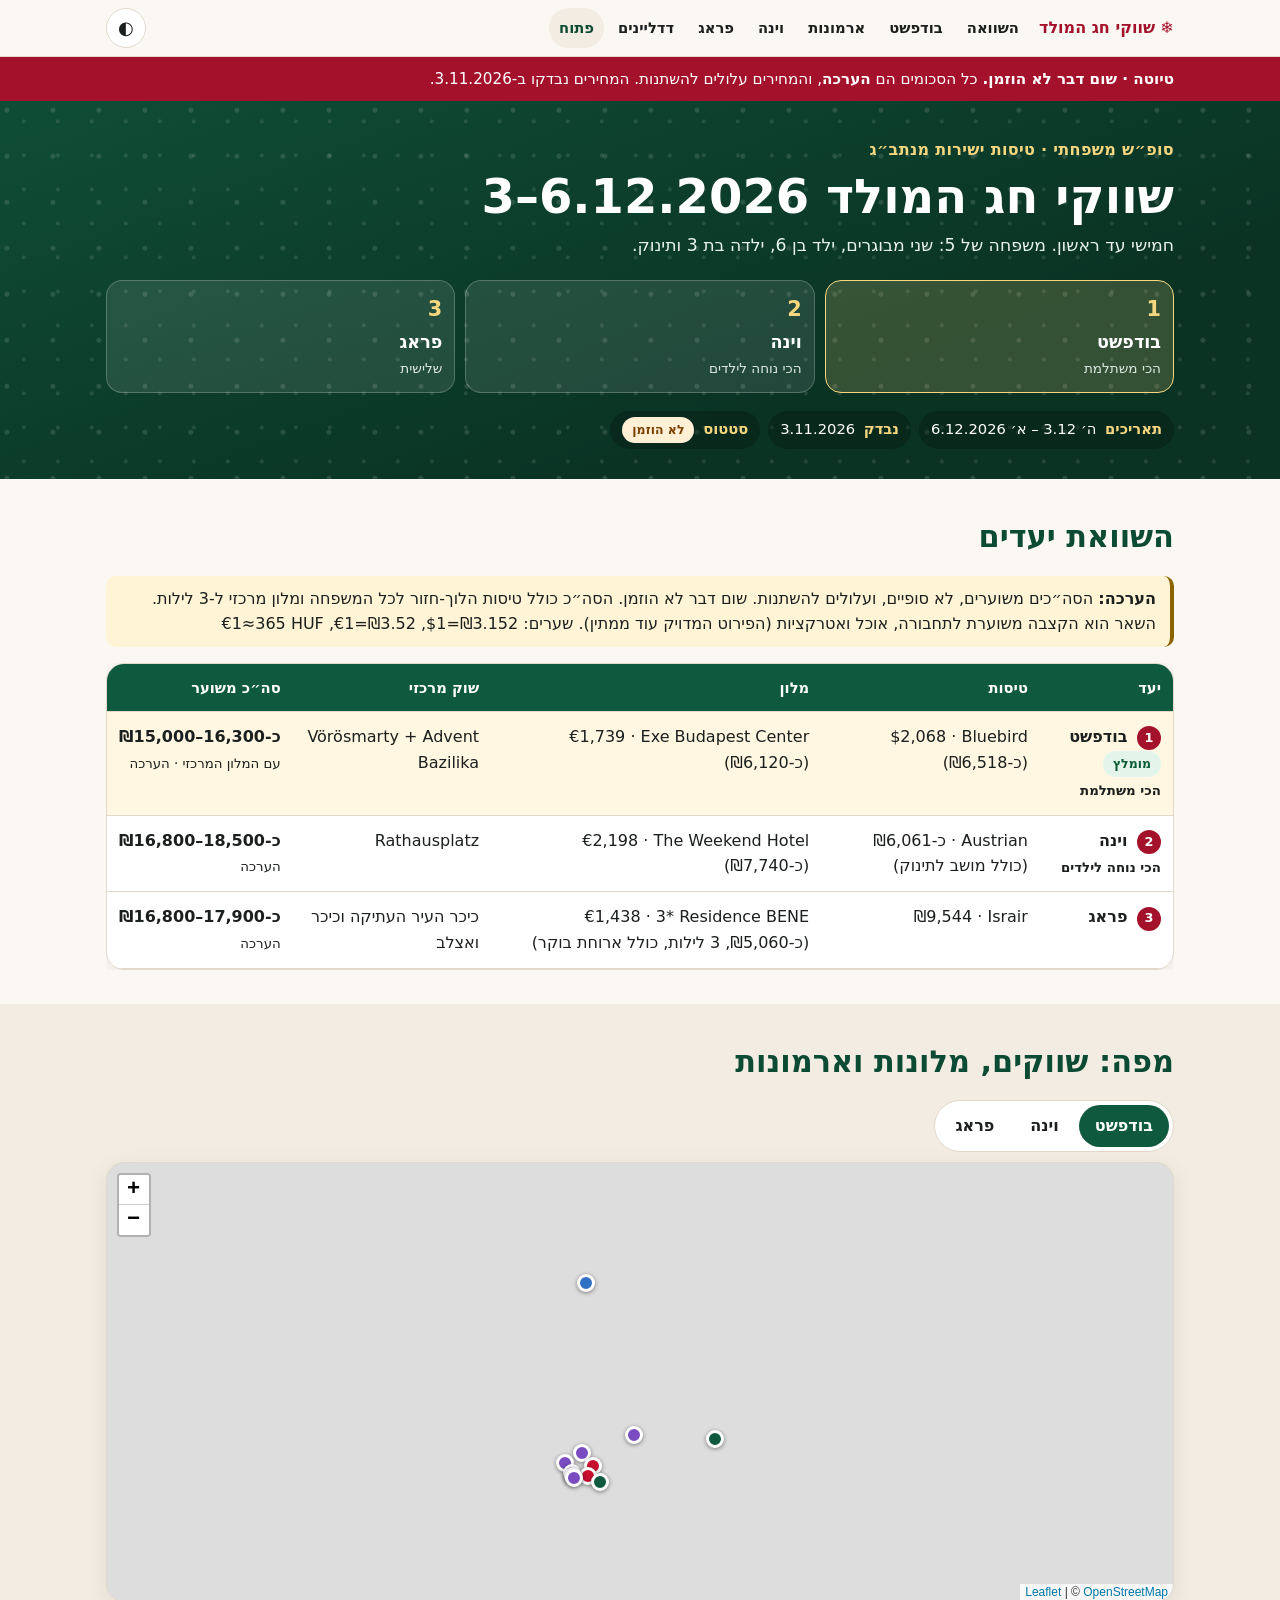
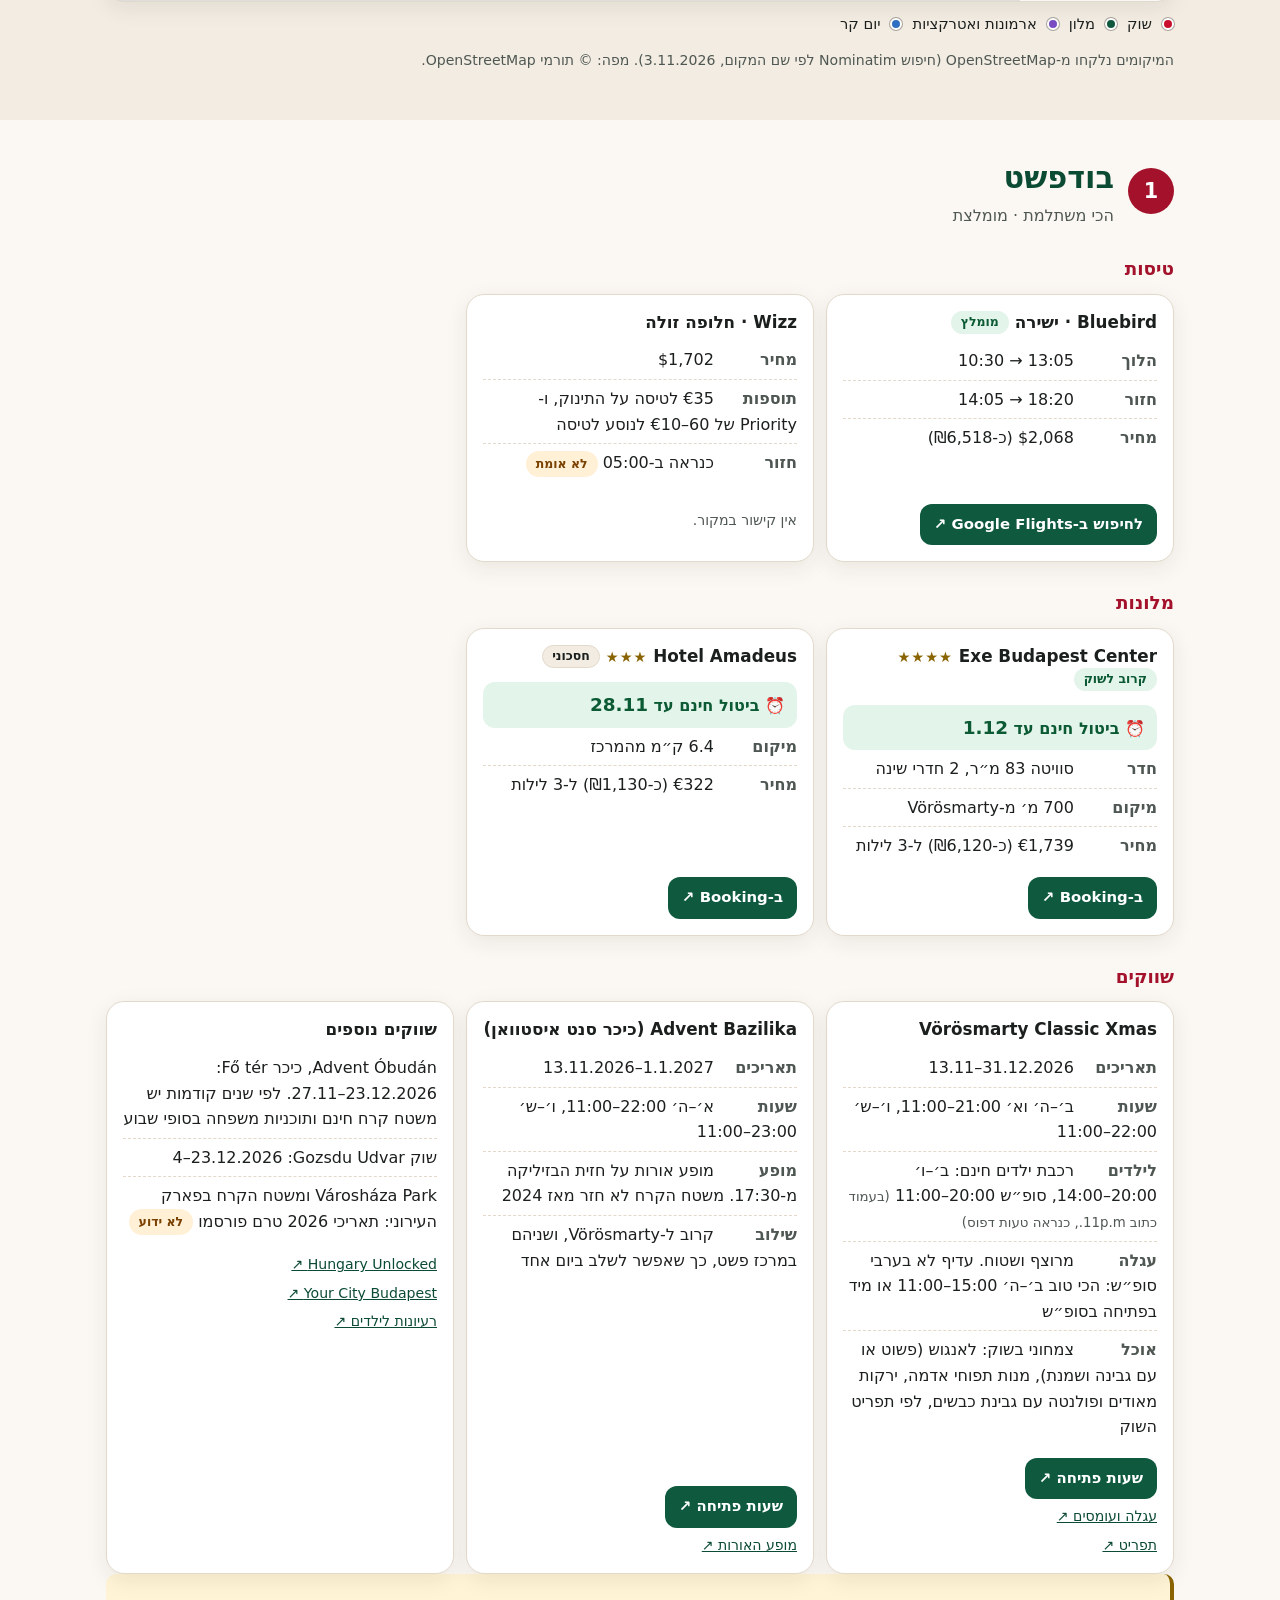
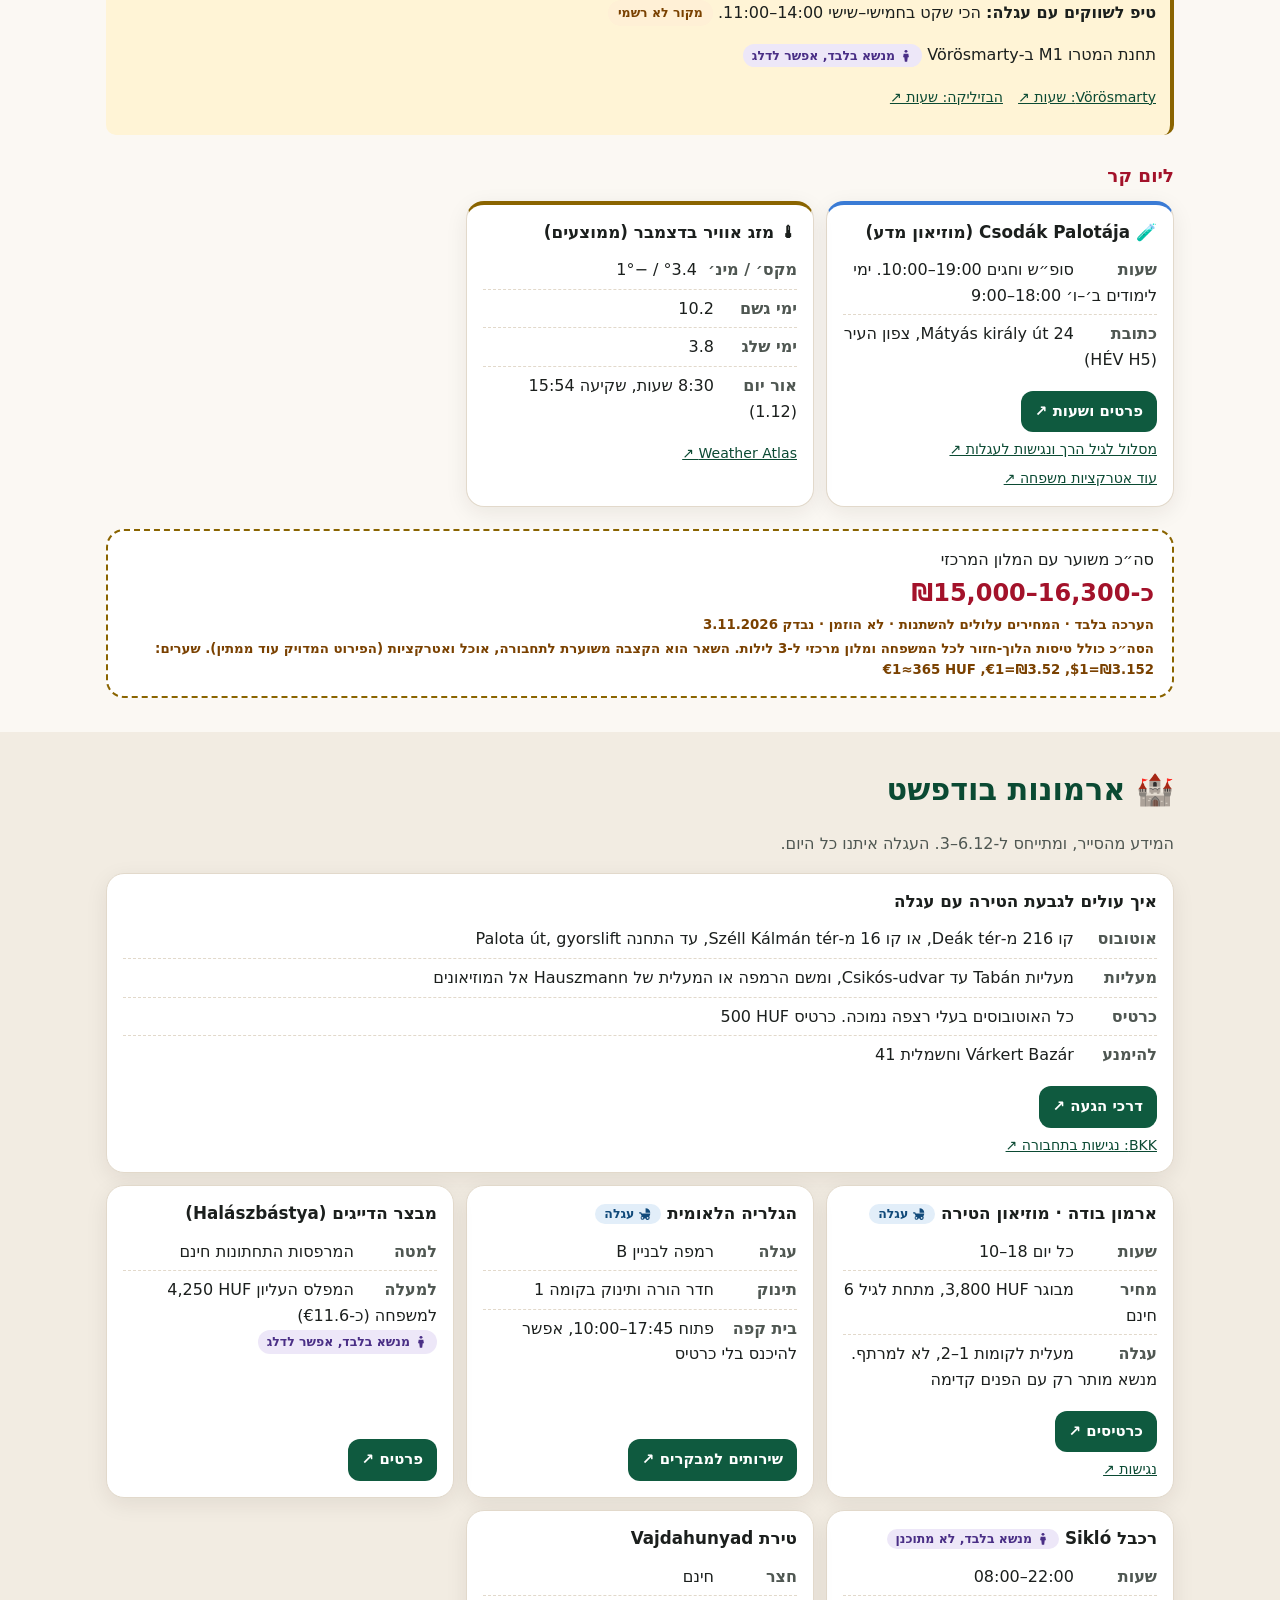
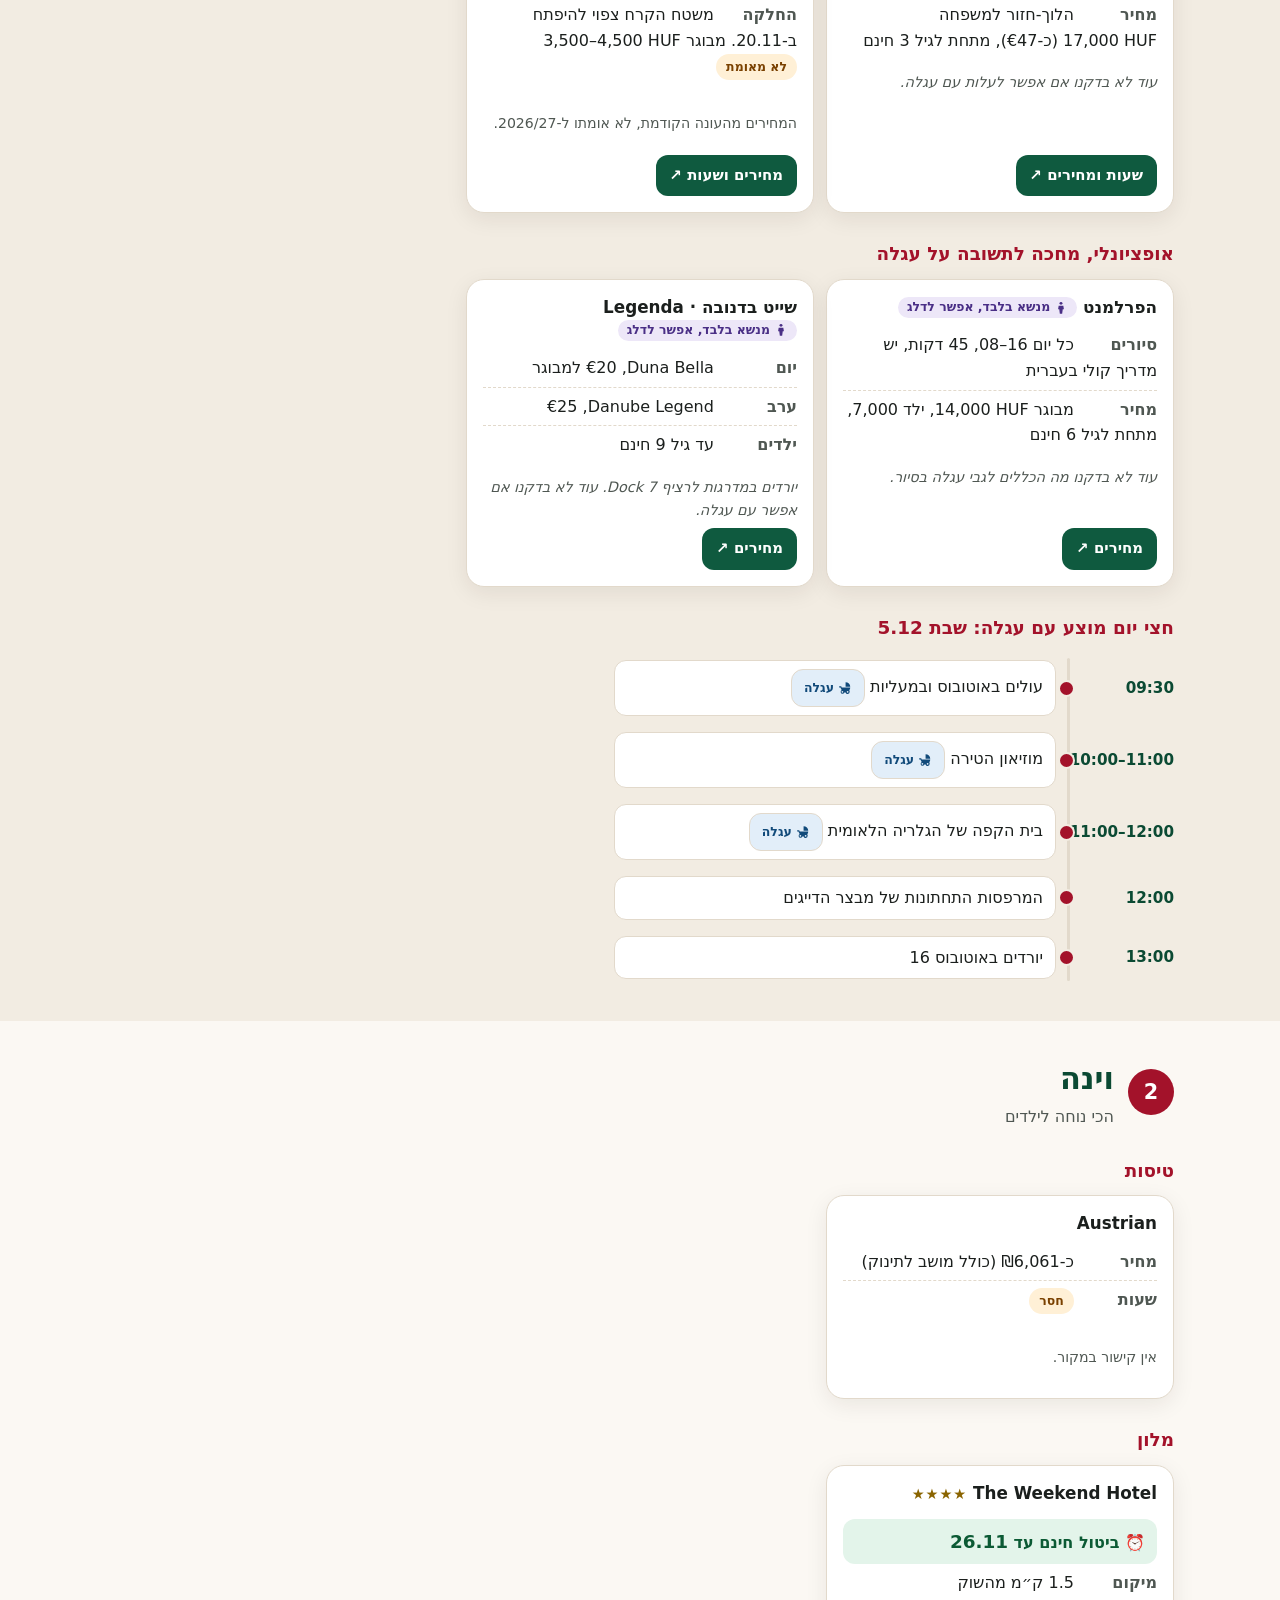
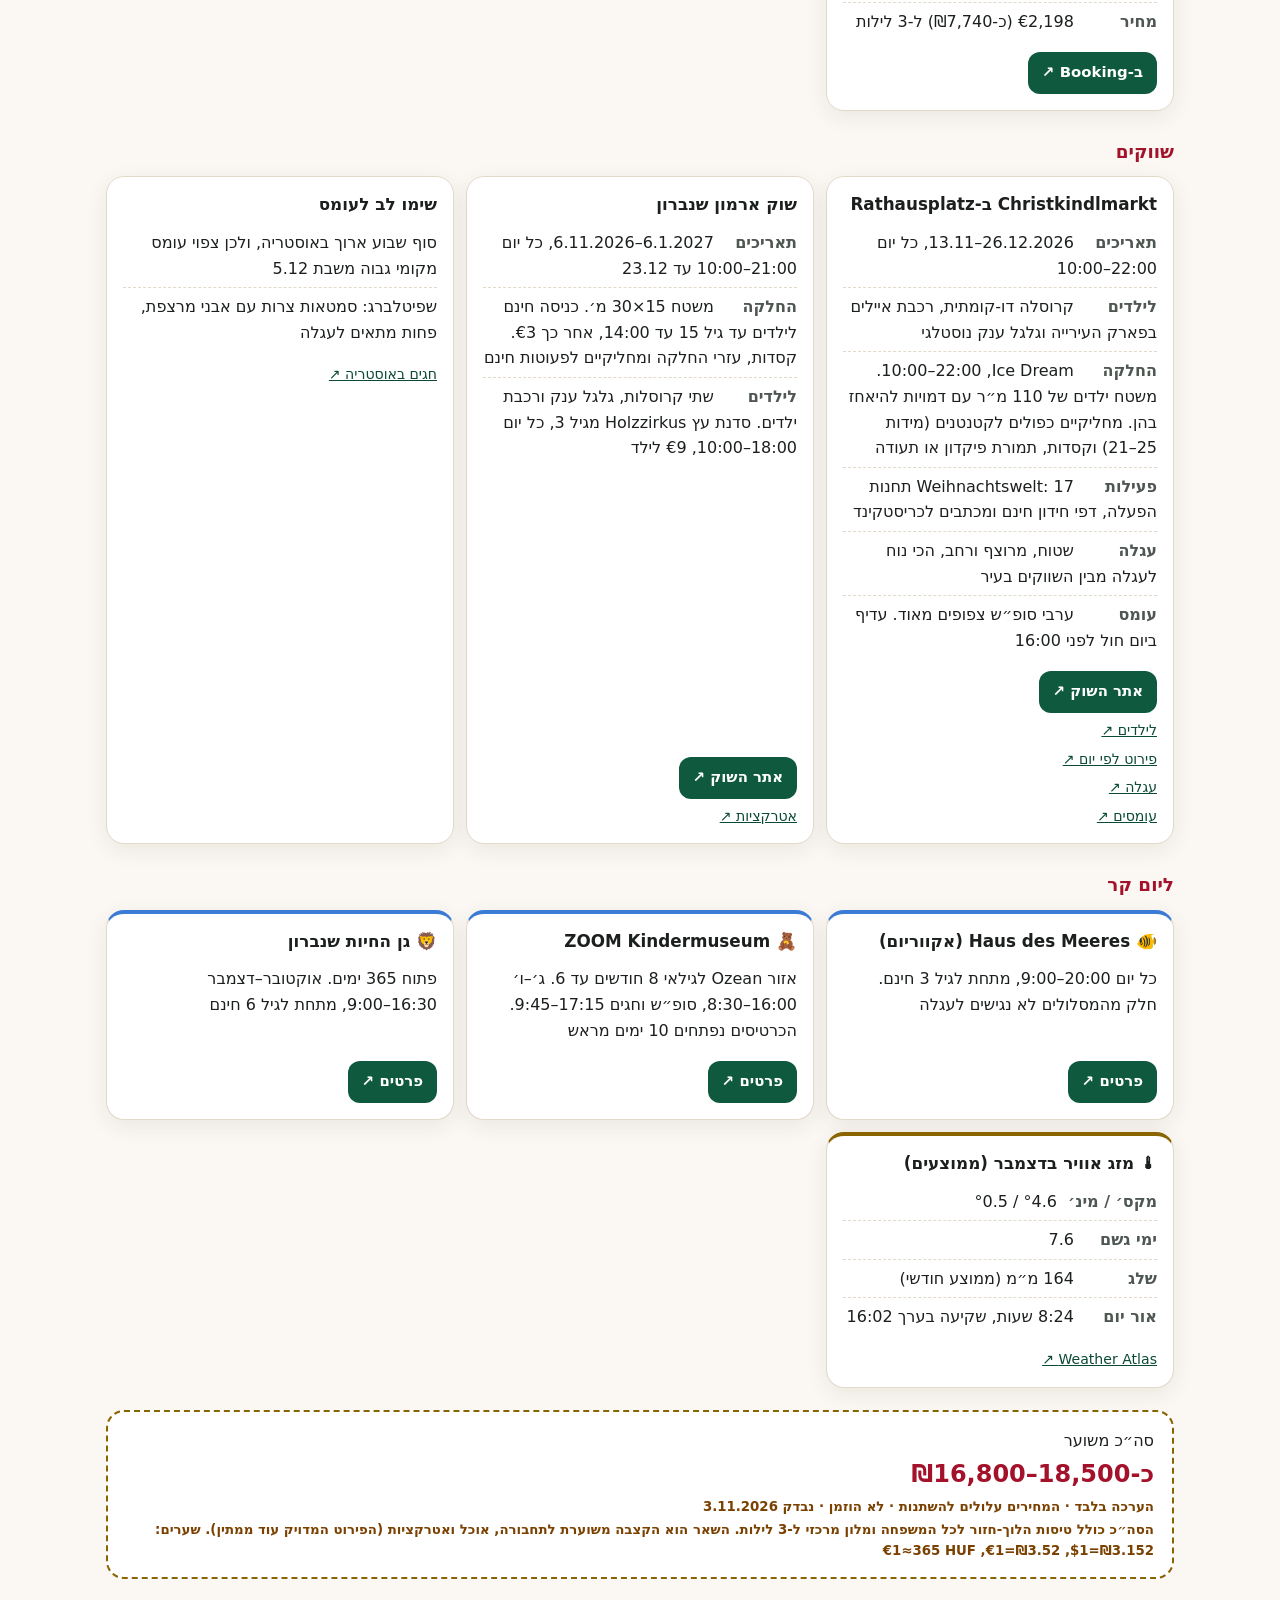
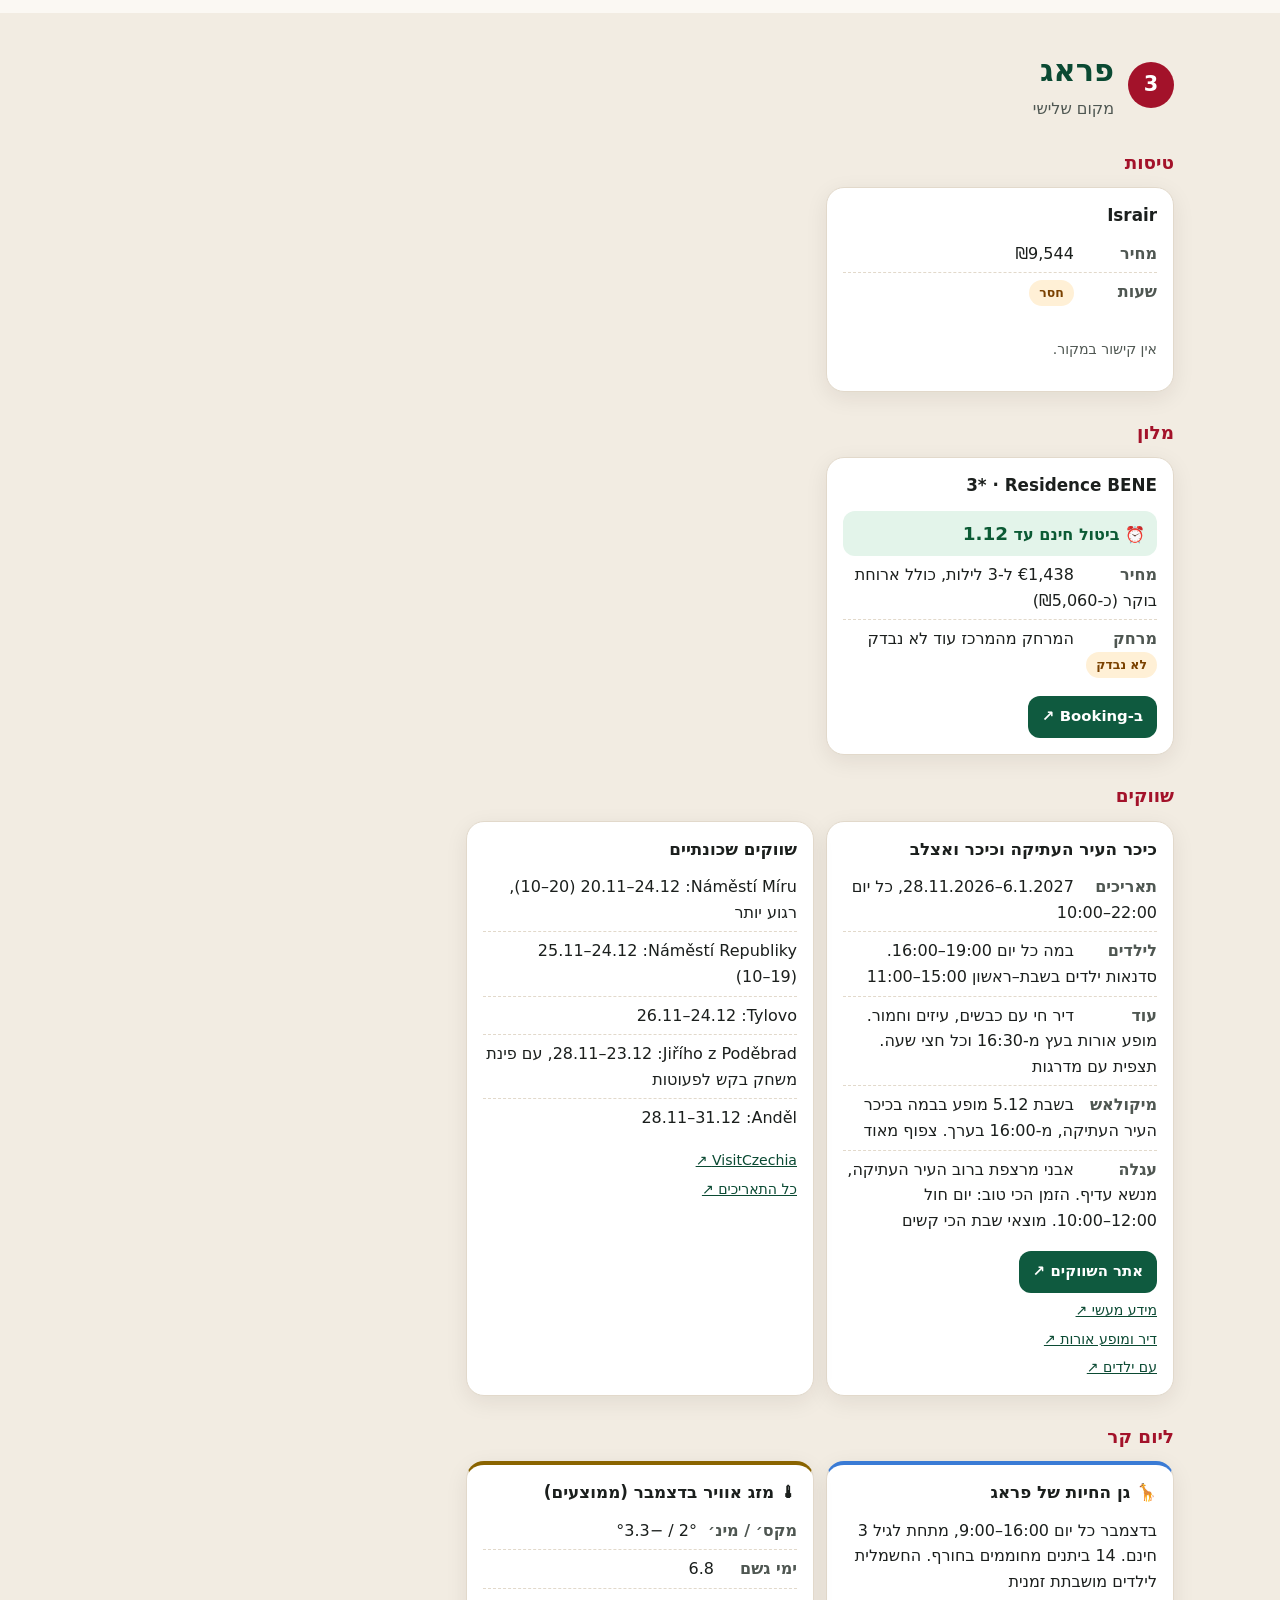
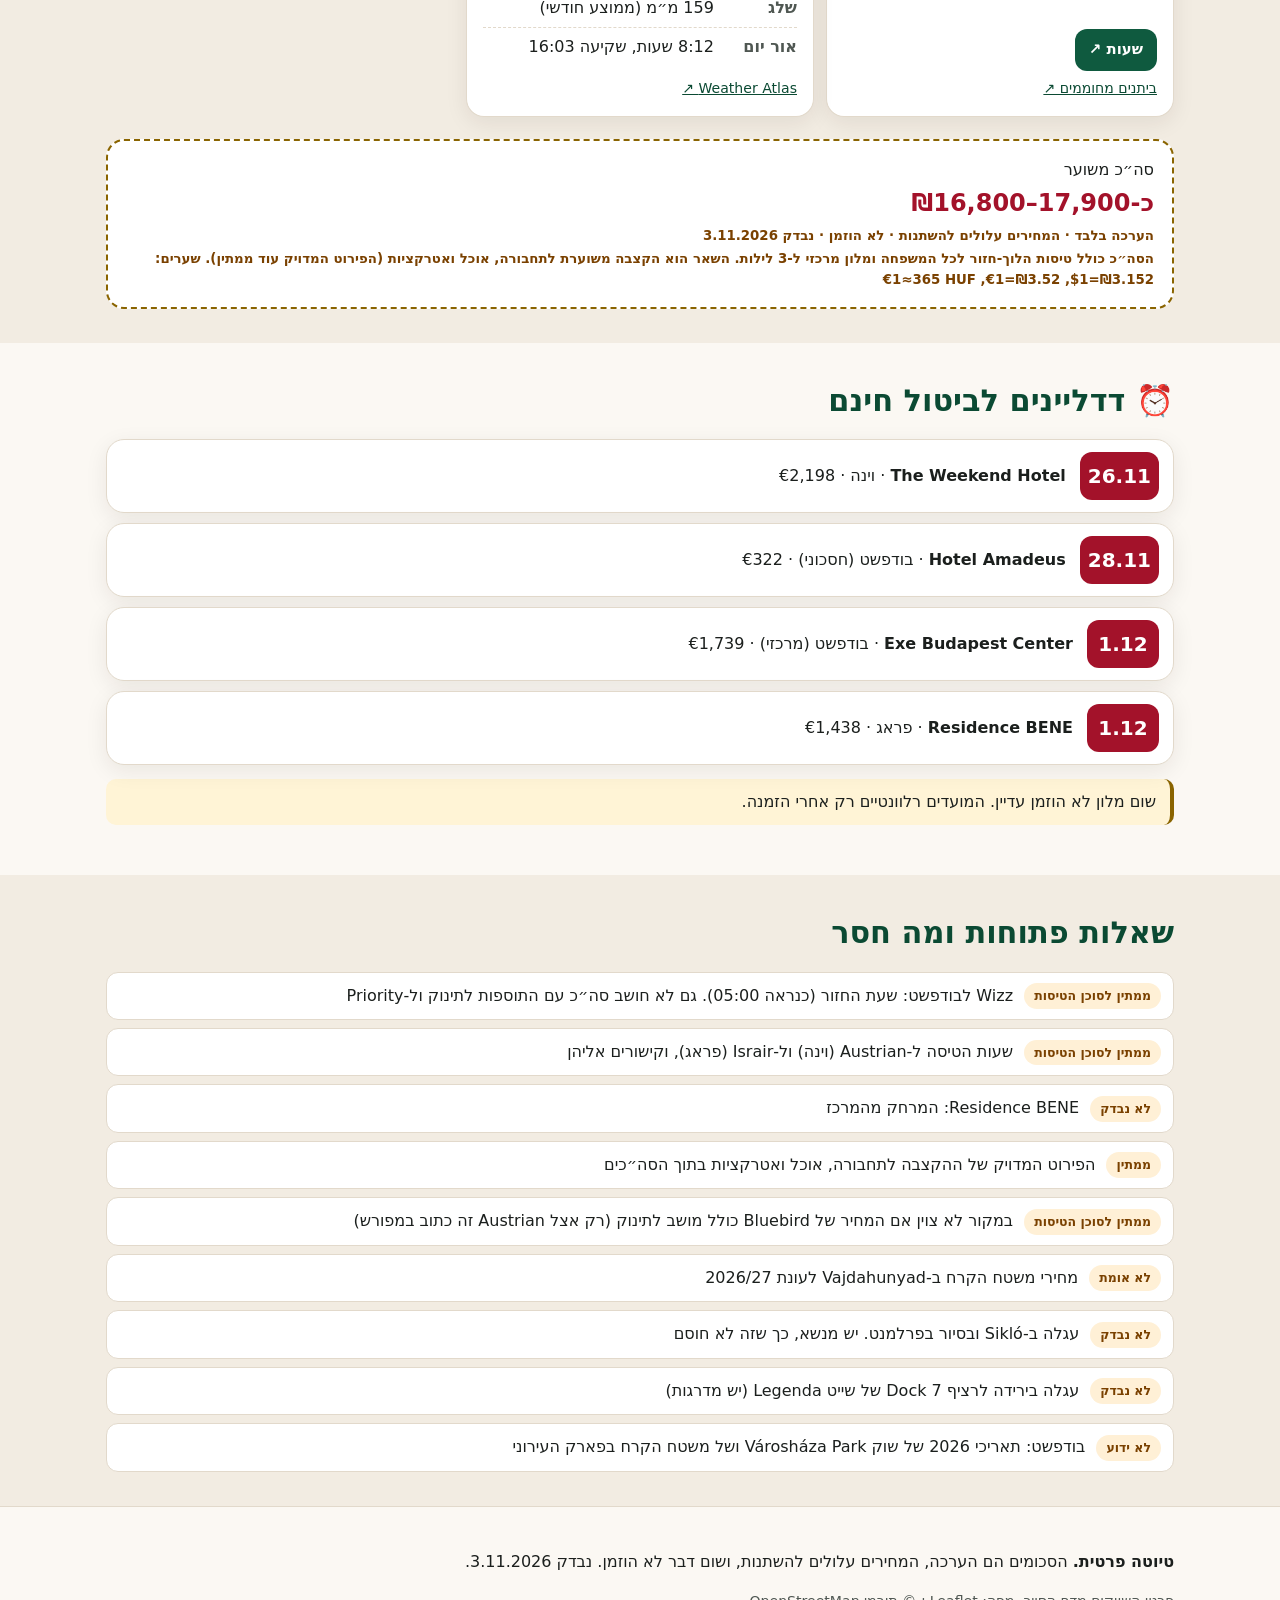
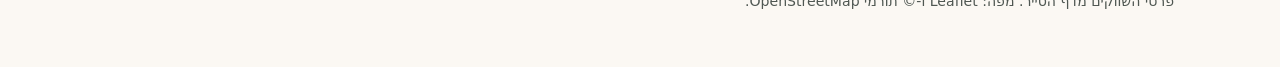
==== christmas-markets/index.html @ 090b0e60 "Add christmas-markets draft site" ====
<!DOCTYPE html>
<html lang="he" dir="rtl">
<head>
<meta charset="utf-8">
<meta name="viewport" content="width=device-width, initial-scale=1, viewport-fit=cover">
<meta name="robots" content="noindex, nofollow, noarchive">
<meta name="color-scheme" content="light dark">
<meta name="theme-color" content="#0f3d2e">
<title>שווקי חג המולד · 3–6.12.2026 · טיוטה</title>
<link rel="stylesheet" href="vendor/leaflet.css">
<link rel="stylesheet" href="style.css">
</head>
<body>
<a class="skip" href="#main">דילוג לתוכן</a>

<header class="topbar">
  <div class="wrap topbar-in">
    <a class="brand" href="#top" aria-label="לראש הדף"><span aria-hidden="true">❄</span> שווקי חג המולד</a>
    <nav aria-label="ניווט ראשי">
      <ul class="nav">
        <li><a href="#compare">השוואה</a></li>
        <li><a href="#budapest">בודפשט</a></li>
        <li><a href="#palaces">ארמונות</a></li>
        <li><a href="#vienna">וינה</a></li>
        <li><a href="#prague">פראג</a></li>
        <li><a href="#deadlines">דדליינים</a></li>
        <li><a href="#open">פתוח</a></li>
      </ul>
    </nav>
    <button class="theme" id="themeBtn" type="button" aria-label="החלפת מצב כהה/בהיר"><span aria-hidden="true">◐</span></button>
  </div>
</header>

<div class="draft-banner" role="note">
  <div class="wrap">
    <strong>טיוטה · שום דבר לא הוזמן.</strong>
    כל הסכומים הם <strong>הערכה</strong>, והמחירים עלולים להשתנות. המחירים נבדקו ב-<time datetime="2026-11-03">3.11.2026</time>.
  </div>
</div>

<main id="main">
  <section class="hero" id="top" aria-labelledby="hero-title">
    <div class="wrap">
      <p class="eyebrow">סופ״ש משפחתי · טיסות ישירות מנתב״ג</p>
      <h1 id="hero-title">שווקי חג המולד <span class="nowrap"><bdi class="n">3–6.12.2026</bdi></span></h1>
      <p class="lead">חמישי עד ראשון. משפחה של 5: שני מבוגרים, ילד בן 6, ילדה בת 3 ותינוק.</p>
      <ol class="podium" aria-label="דירוג היעדים">
        <li class="p1"><a href="#budapest"><span class="rank">1</span><span class="city">בודפשט</span><span class="why">הכי משתלמת</span></a></li>
        <li class="p2"><a href="#vienna"><span class="rank">2</span><span class="city">וינה</span><span class="why">הכי נוחה לילדים</span></a></li>
        <li class="p3"><a href="#prague"><span class="rank">3</span><span class="city">פראג</span><span class="why">שלישית</span></a></li>
      </ol>
      <ul class="facts">
        <li><span class="k">תאריכים</span> ה׳ <bdi class="n">3.12</bdi> – א׳ <bdi class="n">6.12.2026</bdi></li>
        <li><span class="k">נבדק</span> <bdi class="n">3.11.2026</bdi></li>
        <li><span class="k">סטטוס</span> <span class="badge warn">לא הוזמן</span></li>
      </ul>
    </div>
  </section>

  <section id="compare" class="block" aria-labelledby="compare-title">
    <div class="wrap">
      <h2 id="compare-title">השוואת יעדים</h2>
      <p class="note"><strong>הערכה:</strong> הסה״כים משוערים, לא סופיים, ועלולים להשתנות. שום דבר לא הוזמן. הסה״כ כולל טיסות הלוך-חזור לכל המשפחה ומלון מרכזי ל-3 לילות. השאר הוא הקצבה משוערת לתחבורה, אוכל ואטרקציות (הפירוט המדויק עוד ממתין). שערים: <bdi class="n">$1=₪3.152</bdi>, <bdi class="n">€1=₪3.52</bdi>, <bdi class="n">€1≈365 HUF</bdi></p>
      <div class="table-wrap">
      <table class="cmp">
        <caption class="sr-only">השוואה בין בודפשט, וינה ופראג</caption>
        <thead><tr><th scope="col">יעד</th><th scope="col">טיסות</th><th scope="col">מלון</th><th scope="col">שוק מרכזי</th><th scope="col">סה״כ משוער</th></tr></thead>
        <tbody>
          <tr class="rec">
            <th scope="row" data-label="יעד"><span class="rank-dot">1</span> בודפשט <span class="badge ok">מומלץ</span><br><small>הכי משתלמת</small></th>
            <td data-label="טיסות"><span>Bluebird · <bdi class="n">$2,068</bdi> (כ-<bdi class="n">₪6,518</bdi>)</span></td>
            <td data-label="מלון"><span>Exe Budapest Center · <bdi class="n">€1,739</bdi> (כ-<bdi class="n">₪6,120</bdi>)</span></td>
            <td data-label="שוק מרכזי"><span>Vörösmarty + Advent Bazilika</span></td>
            <td data-label="סה״כ משוער"><span><strong>כ-<bdi class="n">₪15,000–16,300</bdi></strong><br><small>עם המלון המרכזי · הערכה</small></span></td>
          </tr>
          <tr>
            <th scope="row" data-label="יעד"><span class="rank-dot">2</span> וינה<br><small>הכי נוחה לילדים</small></th>
            <td data-label="טיסות"><span>Austrian · כ-<bdi class="n">₪6,061</bdi> (כולל מושב לתינוק)</span></td>
            <td data-label="מלון"><span>The Weekend Hotel · <bdi class="n">€2,198</bdi> (כ-<bdi class="n">₪7,740</bdi>)</span></td>
            <td data-label="שוק מרכזי"><span>Rathausplatz</span></td>
            <td data-label="סה״כ משוער"><span><strong>כ-<bdi class="n">₪16,800–18,500</bdi></strong><br><small>הערכה</small></span></td>
          </tr>
          <tr>
            <th scope="row" data-label="יעד"><span class="rank-dot">3</span> פראג</th>
            <td data-label="טיסות"><span>Israir · <bdi class="n">₪9,544</bdi></span></td>
            <td data-label="מלון"><span>Residence BENE <bdi class="n">3*</bdi> · <bdi class="n">€1,438</bdi> (כ-<bdi class="n">₪5,060</bdi>, 3 לילות, כולל ארוחת בוקר)</span></td>
            <td data-label="שוק מרכזי"><span>כיכר העיר העתיקה וכיכר ואצלב</span></td>
            <td data-label="סה״כ משוער"><span><strong>כ-<bdi class="n">₪16,800–17,900</bdi></strong><br><small>הערכה</small></span></td>
          </tr>
        </tbody>
      </table>
      </div>
    </div>
  </section>

  <section id="map-sec" class="block alt" aria-labelledby="map-title">
    <div class="wrap">
      <h2 id="map-title">מפה: שווקים, מלונות וארמונות</h2>
      <div class="seg" role="group" aria-label="בחירת עיר במפה">
        <button type="button" data-city="budapest" aria-pressed="true">בודפשט</button>
        <button type="button" data-city="vienna" aria-pressed="false">וינה</button>
        <button type="button" data-city="prague" aria-pressed="false">פראג</button>
      </div>
      <div id="map" class="map" role="region" aria-label="מפה אינטראקטיבית"></div>
      <p class="legend"><span class="dot m"></span> שוק <span class="dot h"></span> מלון <span class="dot c"></span> ארמונות ואטרקציות <span class="dot w"></span> יום קר</p>
      <p class="small muted">המיקומים נלקחו מ-OpenStreetMap (חיפוש Nominatim לפי שם המקום, <bdi class="n">3.11.2026</bdi>). מפה: © תורמי OpenStreetMap.</p>
    </div>
  </section>

  <!-- BUDAPEST -->
  <section id="budapest" class="block city" aria-labelledby="bud-title">
    <div class="wrap">
      <header class="city-head"><span class="rank-big">1</span><div><h2 id="bud-title">בודפשט</h2><p class="muted">הכי משתלמת · מומלצת</p></div></header>

      <h3>טיסות</h3>
      <div class="cards">
        <article class="card">
          <h4>Bluebird · ישירה <span class="badge ok">מומלץ</span></h4>
          <ul class="kv">
            <li><span class="k">הלוך</span> <bdi class="n">10:30 → 13:05</bdi></li>
            <li><span class="k">חזור</span> <bdi class="n">14:05 → 18:20</bdi></li>
            <li><span class="k">מחיר</span> <bdi class="n">$2,068</bdi> (כ-<bdi class="n">₪6,518</bdi>)</li>
          </ul>
          <a class="btn" href="https://www.google.com/travel/flights/search?tfs=CBwQAhpBEgoyMDI2LTEyLTAzIh8KA1RMVhIKMjAyNi0xMi0wMxoDQlVEKgJCWjIDNDQ0KABqBwgBEgNUTFZyBwgBEgNCVUQaIBIKMjAyNi0xMi0wNigAagcIARIDQlVEcgcIARIDVExWQAFAAUACQAJAA0gBcAGCAQsI____________AZgBAQ&amp;hl=en&amp;curr=USD" target="_blank" rel="noopener noreferrer">לחיפוש ב-Google Flights ↗</a>
        </article>
        <article class="card">
          <h4>Wizz · חלופה זולה</h4>
          <ul class="kv">
            <li><span class="k">מחיר</span> <bdi class="n">$1,702</bdi></li>
            <li><span class="k">תוספות</span> <bdi class="n">€35</bdi> לטיסה על התינוק, ו-Priority של <bdi class="n">€10–60</bdi> לנוסע לטיסה</li>
            <li><span class="k">חזור</span> כנראה ב-<bdi class="n">05:00</bdi> <span class="badge warn">לא אומת</span></li>
          </ul>
          <p class="small muted">אין קישור במקור.</p>
        </article>
      </div>

      <h3>מלונות</h3>
      <div class="cards">
        <article class="card">
          <h4>Exe Budapest Center <span class="stars" aria-label="4 כוכבים">★★★★</span> <span class="badge ok">קרוב לשוק</span></h4>
          <p class="cancel"><span aria-hidden="true">⏰</span> ביטול חינם עד <strong><bdi class="n">1.12</bdi></strong></p>
          <ul class="kv">
            <li><span class="k">חדר</span> סוויטה 83 מ״ר, 2 חדרי שינה</li>
            <li><span class="k">מיקום</span> 700 מ׳ מ-Vörösmarty</li>
            <li><span class="k">מחיר</span> <bdi class="n">€1,739</bdi> (כ-<bdi class="n">₪6,120</bdi>) ל-3 לילות</li>
          </ul>
          <a class="btn" href="https://www.booking.com/hotel/hu/eurostars-budapest-center.html?checkin=2026-12-03&amp;checkout=2026-12-06&amp;group_adults=2&amp;group_children=3&amp;age=6&amp;age=3&amp;age=0&amp;no_rooms=1" target="_blank" rel="noopener noreferrer">ב-Booking ↗</a>
        </article>
        <article class="card">
          <h4>Hotel Amadeus <span class="stars" aria-label="3 כוכבים">★★★</span> <span class="badge">חסכוני</span></h4>
          <p class="cancel"><span aria-hidden="true">⏰</span> ביטול חינם עד <strong><bdi class="n">28.11</bdi></strong></p>
          <ul class="kv">
            <li><span class="k">מיקום</span> <bdi class="n">6.4</bdi> ק״מ מהמרכז</li>
            <li><span class="k">מחיר</span> <bdi class="n">€322</bdi> (כ-<bdi class="n">₪1,130</bdi>) ל-3 לילות</li>
          </ul>
          <a class="btn" href="https://www.booking.com/hotel/hu/amadeus.html?checkin=2026-12-03&amp;checkout=2026-12-06&amp;group_adults=2&amp;group_children=3&amp;age=6&amp;age=3&amp;age=0&amp;no_rooms=1" target="_blank" rel="noopener noreferrer">ב-Booking ↗</a>
        </article>
      </div>

      <h3>שווקים</h3>
      <div class="cards">
        <article class="card">
          <h4>Vörösmarty Classic Xmas</h4>
          <ul class="kv">
            <li><span class="k">תאריכים</span> <bdi class="n">13.11–31.12.2026</bdi></li>
            <li><span class="k">שעות</span> ב׳–ה׳ וא׳ <bdi class="n">11:00–21:00</bdi>, ו׳–ש׳ <bdi class="n">11:00–22:00</bdi></li>
            <li><span class="k">לילדים</span> רכבת ילדים חינם: ב׳–ו׳ <bdi class="n">14:00–20:00</bdi>, סופ״ש <bdi class="n">11:00–20:00</bdi> <small class="muted">(בעמוד כתוב 11p.m., כנראה טעות דפוס)</small></li>
            <li><span class="k">עגלה</span> מרוצף ושטוח. עדיף לא בערבי סופ״ש: הכי טוב ב׳–ה׳ <bdi class="n">11:00–15:00</bdi> או מיד בפתיחה בסופ״ש</li>
            <li><span class="k">אוכל</span> צמחוני בשוק: לאנגוש (פשוט או עם גבינה ושמנת), מנות תפוחי אדמה, ירקות מאודים ופולנטה עם גבינת כבשים, לפי תפריט השוק</li>
          </ul>
          <a class="btn" href="https://vorosmartyclassicxmas.hu/en/opening-hours/" target="_blank" rel="noopener noreferrer">שעות פתיחה ↗</a>
          <a class="link small" href="https://yourcitybudapest.com/christmas/vorosmarty/" target="_blank" rel="noopener noreferrer">עגלה ועומסים ↗</a>
          <a class="link small" href="https://vorosmartyclassicxmas.hu/programok/" target="_blank" rel="noopener noreferrer">תפריט ↗</a>
        </article>
        <article class="card">
          <h4>Advent Bazilika (כיכר סנט איסטוואן)</h4>
          <ul class="kv">
            <li><span class="k">תאריכים</span> <bdi class="n">13.11.2026–1.1.2027</bdi></li>
            <li><span class="k">שעות</span> א׳–ה׳ <bdi class="n">11:00–22:00</bdi>, ו׳–ש׳ <bdi class="n">11:00–23:00</bdi></li>
            <li><span class="k">מופע</span> מופע אורות על חזית הבזיליקה מ-<bdi class="n">17:30</bdi>. משטח הקרח לא חזר מאז 2024</li>
            <li><span class="k">שילוב</span> קרוב ל-Vörösmarty, ושניהם במרכז פשט, כך שאפשר לשלב ביום אחד</li>
          </ul>
          <a class="btn" href="https://adventbazilika.hu/nyitvatartas" target="_blank" rel="noopener noreferrer">שעות פתיחה ↗</a>
          <a class="link small" href="https://yourcitybudapest.com/christmas/advent-bazilika/" target="_blank" rel="noopener noreferrer">מופע האורות ↗</a>
        </article>
        <article class="card">
          <h4>שווקים נוספים</h4>
          <ul class="kv">
            <li>Advent Óbudán, כיכר Fő tér: <bdi class="n">27.11–23.12.2026</bdi>. לפי שנים קודמות יש משטח קרח חינם ותוכניות משפחה בסופי שבוע</li>
            <li>שוק Gozsdu Udvar: <bdi class="n">4–23.12.2026</bdi></li>
            <li>Városháza Park ומשטח הקרח בפארק העירוני: תאריכי 2026 טרם פורסמו <span class="badge warn">לא ידוע</span></li>
          </ul>
          <a class="link small" href="https://hungaryunlocked.com/budapests-christmas-markets/" target="_blank" rel="noopener noreferrer">Hungary Unlocked ↗</a>
          <a class="link small" href="https://yourcitybudapest.com/christmas/markets/" target="_blank" rel="noopener noreferrer">Your City Budapest ↗</a>
          <a class="link small" href="https://yourcitybudapest.com/christmas/things-to-do/" target="_blank" rel="noopener noreferrer">רעיונות לילדים ↗</a>
        </article>
      </div>

      <div class="note">
        <p><strong>טיפ לשווקים עם עגלה:</strong> הכי שקט בחמישי–שישי <bdi class="n">11:00–14:00</bdi>. <span class="badge warn">מקור לא רשמי</span></p>
        <p>תחנת המטרו M1 ב-Vörösmarty <span class="tag carrier">מנשא בלבד, אפשר לדלג</span></p>
        <p><a class="link small" href="https://vorosmartyclassicxmas.hu/en/opening-hours/" target="_blank" rel="noopener noreferrer">Vörösmarty: שעות ↗</a> <a class="link small" href="https://adventbazilika.hu/nyitvatartas" target="_blank" rel="noopener noreferrer">הבזיליקה: שעות ↗</a></p>
      </div>

      <h3>ליום קר</h3>
      <div class="cards">
        <article class="card cold">
          <h4><span aria-hidden="true">🧪</span> Csodák Palotája (מוזיאון מדע)</h4>
          <ul class="kv">
            <li><span class="k">שעות</span> סופ״ש וחגים <bdi class="n">10:00–19:00</bdi>. ימי לימודים ב׳–ו׳ <bdi class="n">9:00–18:00</bdi></li>
            <li><span class="k">כתובת</span> Mátyás király út 24, צפון העיר (HÉV H5)</li>
          </ul>
          <a class="btn" href="https://www.csopa.hu/en/contact/" target="_blank" rel="noopener noreferrer">פרטים ושעות ↗</a>
          <a class="link small" href="https://www.csopa.hu/en/for-visitors-with-small-children/" target="_blank" rel="noopener noreferrer">מסלול לגיל הרך ונגישות לעגלות ↗</a>
          <a class="link small" href="https://hungaryunlocked.com/family-friendly-programmes-budapest/" target="_blank" rel="noopener noreferrer">עוד אטרקציות משפחה ↗</a>
        </article>
        <article class="card weather">
          <h4><span aria-hidden="true">🌡</span> מזג אוויר בדצמבר (ממוצעים)</h4>
          <ul class="kv">
            <li><span class="k">מקס׳ / מינ׳</span> <bdi class="n">3.4</bdi>° / −1°</li>
            <li><span class="k">ימי גשם</span> <bdi class="n">10.2</bdi></li>
            <li><span class="k">ימי שלג</span> <bdi class="n">3.8</bdi></li>
            <li><span class="k">אור יום</span> <bdi class="n">8:30</bdi> שעות, שקיעה <bdi class="n">15:54</bdi> (<bdi class="n">1.12</bdi>)</li>
          </ul>
          <a class="link small" href="https://www.weather-atlas.com/en/hungary/budapest-weather-december" target="_blank" rel="noopener noreferrer">Weather Atlas ↗</a>
        </article>
      </div>

      <div class="total">
        <span>סה״כ משוער עם המלון המרכזי</span>
        <strong>כ-<bdi class="n">₪15,000–16,300</bdi></strong>
        <small>הערכה בלבד · המחירים עלולים להשתנות · לא הוזמן · נבדק <bdi class="n">3.11.2026</bdi></small>
        <small>הסה״כ כולל טיסות הלוך-חזור לכל המשפחה ומלון מרכזי ל-3 לילות. השאר הוא הקצבה משוערת לתחבורה, אוכל ואטרקציות (הפירוט המדויק עוד ממתין). שערים: <bdi class="n">$1=₪3.152</bdi>, <bdi class="n">€1=₪3.52</bdi>, <bdi class="n">€1≈365 HUF</bdi></small>
      </div>
    </div>
  </section>

  <!-- PALACES -->
  <section id="palaces" class="block alt" aria-labelledby="pal-title">
    <div class="wrap">
      <h2 id="pal-title"><span aria-hidden="true">🏰</span> ארמונות בודפשט</h2>
      <p class="muted">המידע מהסייר, ומתייחס ל-<bdi class="n">3–6.12</bdi>. העגלה איתנו כל היום.</p>
      <div class="cards">
        <article class="card wide">
          <h4>איך עולים לגבעת הטירה עם עגלה</h4>
          <ul class="kv">
            <li><span class="k">אוטובוס</span> קו <bdi class="n">216</bdi> מ-<bdi>Deák tér</bdi>, או קו <bdi class="n">16</bdi> מ-<bdi>Széll Kálmán tér</bdi>, עד התחנה <bdi>Palota út, gyorslift</bdi></li>
            <li><span class="k">מעליות</span> מעליות <bdi>Tabán</bdi> עד <bdi>Csikós-udvar</bdi>, ומשם הרמפה או המעלית של <bdi>Hauszmann</bdi> אל המוזיאונים</li>
            <li><span class="k">כרטיס</span> כל האוטובוסים בעלי רצפה נמוכה. כרטיס <bdi class="n">500 HUF</bdi></li>
            <li><span class="k">להימנע</span> Várkert Bazár וחשמלית 41</li>
          </ul>
          <a class="btn" href="https://mng.hu/megkozelites/" target="_blank" rel="noopener noreferrer">דרכי הגעה ↗</a>
          <a class="link small" href="https://bkk.hu/utazasi-informaciok/kozossegi-kozlekedes/akadalymentesen/kozlekedes" target="_blank" rel="noopener noreferrer">BKK: נגישות בתחבורה ↗</a>
        </article>
        <article class="card">
          <h4>ארמון בודה · מוזיאון הטירה <span class="tag stroller">עגלה</span></h4>
          <ul class="kv">
            <li><span class="k">שעות</span> כל יום <bdi class="n">10–18</bdi></li>
            <li><span class="k">מחיר</span> מבוגר <bdi class="n">3,800 HUF</bdi>, מתחת לגיל 6 חינם</li>
            <li><span class="k">עגלה</span> מעלית לקומות 1–2, לא למרתף. מנשא מותר רק עם הפנים קדימה</li>
          </ul>
          <a class="btn" href="https://varmuzeum.hu/jegyinformaciok/" target="_blank" rel="noopener noreferrer">כרטיסים ↗</a>
          <a class="link small" href="https://varmuzeum.hu/akadalymentesseg/" target="_blank" rel="noopener noreferrer">נגישות ↗</a>
        </article>
        <article class="card">
          <h4>הגלריה הלאומית <span class="tag stroller">עגלה</span></h4>
          <ul class="kv">
            <li><span class="k">עגלה</span> רמפה לבניין B</li>
            <li><span class="k">תינוק</span> חדר הורה ותינוק בקומה 1</li>
            <li><span class="k">בית קפה</span> פתוח <bdi class="n">10:00–17:45</bdi>, אפשר להיכנס בלי כרטיס</li>
          </ul>
          <a class="btn" href="https://mng.hu/kenyelmi-szolgaltatasok/" target="_blank" rel="noopener noreferrer">שירותים למבקרים ↗</a>
        </article>
        <article class="card">
          <h4>מבצר הדייגים (Halászbástya)</h4>
          <ul class="kv">
            <li><span class="k">למטה</span> המרפסות התחתונות חינם</li>
            <li><span class="k">למעלה</span> המפלס העליון <bdi class="n">4,250 HUF</bdi> למשפחה (כ-<bdi class="n">€11.6</bdi>) <span class="tag carrier">מנשא בלבד, אפשר לדלג</span></li>
          </ul>
          <a class="btn" href="https://budavar.hu/halaszbastya/" target="_blank" rel="noopener noreferrer">פרטים ↗</a>
        </article>
        <article class="card">
          <h4>רכבל Sikló <span class="tag carrier">מנשא בלבד, לא מתוכנן</span></h4>
          <ul class="kv">
            <li><span class="k">שעות</span> <bdi class="n">08:00–22:00</bdi></li>
            <li><span class="k">מחיר</span> הלוך-חזור למשפחה <bdi class="n">17,000 HUF</bdi> (כ-<bdi class="n">€47</bdi>), מתחת לגיל 3 חינם</li>
          </ul>
          <p class="soft">עוד לא בדקנו אם אפשר לעלות עם עגלה.</p>
          <a class="btn" href="https://bkv.hu/hu/content/siklo_nyitvatartas_viteldijak_megkozelithetoseg" target="_blank" rel="noopener noreferrer">שעות ומחירים ↗</a>
        </article>
        <article class="card">
          <h4>טירת Vajdahunyad</h4>
          <ul class="kv">
            <li><span class="k">חצר</span> חינם</li>
            <li><span class="k">החלקה</span> משטח הקרח צפוי להיפתח ב-<bdi class="n">20.11</bdi>. מבוגר <bdi class="n">3,500–4,500 HUF</bdi> <span class="badge warn">לא מאומת</span></li>
          </ul>
          <p class="small muted">המחירים מהעונה הקודמת, לא אומתו ל-2026/27.</p>
          <a class="btn" href="https://mujegpalya.hu/jegyarak-es-nyitvatartas/" target="_blank" rel="noopener noreferrer">מחירים ושעות ↗</a>
        </article>
      </div>

      <h3>אופציונלי, מחכה לתשובה על עגלה</h3>
      <div class="cards">
        <article class="card">
          <h4>הפרלמנט <span class="tag carrier">מנשא בלבד, אפשר לדלג</span></h4>
          <ul class="kv">
            <li><span class="k">סיורים</span> כל יום <bdi class="n">08–16</bdi>, 45 דקות, יש מדריך קולי בעברית</li>
            <li><span class="k">מחיר</span> מבוגר <bdi class="n">14,000 HUF</bdi>, ילד 7,000, מתחת לגיל 6 חינם</li>
          </ul>
          <p class="soft">עוד לא בדקנו מה הכללים לגבי עגלה בסיור.</p>
          <a class="btn" href="https://www.parlament.hu/web/visitors/ticket-prices" target="_blank" rel="noopener noreferrer">מחירים ↗</a>
        </article>
        <article class="card">
          <h4>שייט בדנובה · Legenda <span class="tag carrier">מנשא בלבד, אפשר לדלג</span></h4>
          <ul class="kv">
            <li><span class="k">יום</span> Duna Bella, <bdi class="n">€20</bdi> למבוגר</li>
            <li><span class="k">ערב</span> Danube Legend, <bdi class="n">€25</bdi></li>
            <li><span class="k">ילדים</span> עד גיל 9 חינם</li>
          </ul>
          <p class="soft">יורדים במדרגות לרציף Dock 7. עוד לא בדקנו אם אפשר עם עגלה.</p>
          <a class="btn" href="https://legenda.hu/en/prices" target="_blank" rel="noopener noreferrer">מחירים ↗</a>
        </article>
      </div>

      <h3>חצי יום מוצע עם עגלה: שבת <bdi class="n">5.12</bdi></h3>
      <ol class="timeline">
        <li><time><bdi class="n">09:30</bdi></time><span>עולים באוטובוס ובמעליות <span class="tag stroller">עגלה</span></span></li>
        <li><time><bdi class="n">10:00–11:00</bdi></time><span>מוזיאון הטירה <span class="tag stroller">עגלה</span></span></li>
        <li><time><bdi class="n">11:00–12:00</bdi></time><span>בית הקפה של הגלריה הלאומית <span class="tag stroller">עגלה</span></span></li>
        <li><time><bdi class="n">12:00</bdi></time><span>המרפסות התחתונות של מבצר הדייגים</span></li>
        <li><time><bdi class="n">13:00</bdi></time><span>יורדים באוטובוס <bdi class="n">16</bdi></span></li>
      </ol>
    </div>
  </section>

  <!-- VIENNA -->
  <section id="vienna" class="block city" aria-labelledby="vie-title">
    <div class="wrap">
      <header class="city-head"><span class="rank-big">2</span><div><h2 id="vie-title">וינה</h2><p class="muted">הכי נוחה לילדים</p></div></header>

      <h3>טיסות</h3>
      <div class="cards">
        <article class="card">
          <h4>Austrian</h4>
          <ul class="kv">
            <li><span class="k">מחיר</span> כ-<bdi class="n">₪6,061</bdi> (כולל מושב לתינוק)</li>
            <li><span class="k">שעות</span> <span class="badge warn">חסר</span></li>
          </ul>
          <p class="small muted">אין קישור במקור.</p>
        </article>
      </div>

      <h3>מלון</h3>
      <div class="cards">
        <article class="card">
          <h4>The Weekend Hotel <span class="stars" aria-label="4 כוכבים">★★★★</span></h4>
          <p class="cancel"><span aria-hidden="true">⏰</span> ביטול חינם עד <strong><bdi class="n">26.11</bdi></strong></p>
          <ul class="kv">
            <li><span class="k">מיקום</span> <bdi class="n">1.5</bdi> ק״מ מהשוק</li>
            <li><span class="k">מחיר</span> <bdi class="n">€2,198</bdi> (כ-<bdi class="n">₪7,740</bdi>) ל-3 לילות</li>
          </ul>
          <a class="btn" href="https://www.booking.com/hotel/at/allalenz.html?checkin=2026-12-03&amp;checkout=2026-12-06&amp;group_adults=2&amp;group_children=3&amp;age=6&amp;age=3&amp;age=0&amp;no_rooms=1" target="_blank" rel="noopener noreferrer">ב-Booking ↗</a>
        </article>
      </div>

      <h3>שווקים</h3>
      <div class="cards">
        <article class="card">
          <h4>Christkindlmarkt ב-Rathausplatz</h4>
          <ul class="kv">
            <li><span class="k">תאריכים</span> <bdi class="n">13.11–26.12.2026</bdi>, כל יום <bdi class="n">10:00–22:00</bdi></li>
            <li><span class="k">לילדים</span> קרוסלה דו-קומתית, רכבת איילים בפארק העירייה וגלגל ענק נוסטלגי</li>
            <li><span class="k">החלקה</span> Ice Dream, <bdi class="n">10:00–22:00</bdi>. משטח ילדים של 110 מ״ר עם דמויות להיאחז בהן. מחליקיים כפולים לקטנטנים (מידות <bdi class="n">21–25</bdi>) וקסדות, תמורת פיקדון או תעודה</li>
            <li><span class="k">פעילות</span> Weihnachtswelt: 17 תחנות הפעלה, דפי חידון חינם ומכתבים לכריסטקינד</li>
            <li><span class="k">עגלה</span> שטוח, מרוצף ורחב, הכי נוח לעגלה מבין השווקים בעיר</li>
            <li><span class="k">עומס</span> ערבי סופ״ש צפופים מאוד. עדיף ביום חול לפני <bdi class="n">16:00</bdi></li>
          </ul>
          <a class="btn" href="https://www.christkindlmarkt.at/en/" target="_blank" rel="noopener noreferrer">אתר השוק ↗</a>
          <a class="link small" href="https://www.christkindlmarkt.at/kinder/" target="_blank" rel="noopener noreferrer">לילדים ↗</a>
          <a class="link small" href="https://www.wien.info/de/aktuell/veranstaltungen/wiener-christkindlmarkt-1001446" target="_blank" rel="noopener noreferrer">פירוט לפי יום ↗</a>
          <a class="link small" href="https://www.nunu-reist.at/christkindlmaerkte-wien-mit-kindern/" target="_blank" rel="noopener noreferrer">עגלה ↗</a>
          <a class="link small" href="https://www.travelfieldbook.com/vienna-christmas-markets/" target="_blank" rel="noopener noreferrer">עומסים ↗</a>
        </article>
        <article class="card">
          <h4>שוק ארמון שנברון</h4>
          <ul class="kv">
            <li><span class="k">תאריכים</span> <bdi class="n">6.11.2026–6.1.2027</bdi>, כל יום <bdi class="n">10:00–21:00</bdi> עד <bdi class="n">23.12</bdi></li>
            <li><span class="k">החלקה</span> משטח 15×30 מ׳. כניסה חינם לילדים עד גיל 15 עד <bdi class="n">14:00</bdi>, אחר כך <bdi class="n">€3</bdi>. קסדות, עזרי החלקה ומחליקיים לפעוטות חינם</li>
            <li><span class="k">לילדים</span> שתי קרוסלות, גלגל ענק ורכבת ילדים. סדנת עץ Holzzirkus מגיל 3, כל יום <bdi class="n">10:00–18:00</bdi>, <bdi class="n">€9</bdi> לילד</li>
          </ul>
          <a class="btn" href="https://www.weihnachtsmarkt-schoenbrunn.at/en" target="_blank" rel="noopener noreferrer">אתר השוק ↗</a>
          <a class="link small" href="https://www.weihnachtsmarkt-schoenbrunn.at/en/highlights" target="_blank" rel="noopener noreferrer">אטרקציות ↗</a>
        </article>
        <article class="card">
          <h4>שימו לב לעומס</h4>
          <ul class="kv">
            <li>סוף שבוע ארוך באוסטריה, ולכן צפוי עומס מקומי גבוה משבת <bdi class="n">5.12</bdi></li>
            <li>שפיטלברג: סמטאות צרות עם אבני מרצפת, פחות מתאים לעגלה</li>
          </ul>
          <a class="link small" href="https://www.regionalsuche.at/feiertage-in-oesterreich/" target="_blank" rel="noopener noreferrer">חגים באוסטריה ↗</a>
        </article>
      </div>

      <h3>ליום קר</h3>
      <div class="cards">
        <article class="card cold">
          <h4><span aria-hidden="true">🐠</span> Haus des Meeres (אקווריום)</h4>
          <ul class="kv"><li>כל יום <bdi class="n">9:00–20:00</bdi>, מתחת לגיל 3 חינם. חלק מהמסלולים לא נגישים לעגלה</li></ul>
          <a class="btn" href="https://www.haus-des-meeres.at/zoo/besucherinfos" target="_blank" rel="noopener noreferrer">פרטים ↗</a>
        </article>
        <article class="card cold">
          <h4><span aria-hidden="true">🧸</span> ZOOM Kindermuseum</h4>
          <ul class="kv"><li>אזור Ozean לגילאי 8 חודשים עד 6. ג׳–ו׳ <bdi class="n">8:30–16:00</bdi>, סופ״ש וחגים <bdi class="n">9:45–17:15</bdi>. הכרטיסים נפתחים 10 ימים מראש</li></ul>
          <a class="btn" href="https://www.mqw.at/de/ausstellungs-spielorte/zoom-kindermuseum/" target="_blank" rel="noopener noreferrer">פרטים ↗</a>
        </article>
        <article class="card cold">
          <h4><span aria-hidden="true">🦁</span> גן החיות שנברון</h4>
          <ul class="kv"><li>פתוח 365 ימים. אוקטובר–דצמבר <bdi class="n">9:00–16:30</bdi>, מתחת לגיל 6 חינם</li></ul>
          <a class="btn" href="https://www.zoovienna.at/en/zoo-and-visitors/visitor-information/" target="_blank" rel="noopener noreferrer">פרטים ↗</a>
        </article>
        <article class="card weather">
          <h4><span aria-hidden="true">🌡</span> מזג אוויר בדצמבר (ממוצעים)</h4>
          <ul class="kv">
            <li><span class="k">מקס׳ / מינ׳</span> <bdi class="n">4.6</bdi>° / <bdi class="n">0.5</bdi>°</li>
            <li><span class="k">ימי גשם</span> <bdi class="n">7.6</bdi></li>
            <li><span class="k">שלג</span> 164 מ״מ (ממוצע חודשי)</li>
            <li><span class="k">אור יום</span> <bdi class="n">8:24</bdi> שעות, שקיעה בערך <bdi class="n">16:02</bdi></li>
          </ul>
          <a class="link small" href="https://www.weather-atlas.com/en/austria/vienna-weather-december" target="_blank" rel="noopener noreferrer">Weather Atlas ↗</a>
        </article>
      </div>

      <div class="total">
        <span>סה״כ משוער</span>
        <strong>כ-<bdi class="n">₪16,800–18,500</bdi></strong>
        <small>הערכה בלבד · המחירים עלולים להשתנות · לא הוזמן · נבדק <bdi class="n">3.11.2026</bdi></small>
        <small>הסה״כ כולל טיסות הלוך-חזור לכל המשפחה ומלון מרכזי ל-3 לילות. השאר הוא הקצבה משוערת לתחבורה, אוכל ואטרקציות (הפירוט המדויק עוד ממתין). שערים: <bdi class="n">$1=₪3.152</bdi>, <bdi class="n">€1=₪3.52</bdi>, <bdi class="n">€1≈365 HUF</bdi></small>
      </div>
    </div>
  </section>

  <!-- PRAGUE -->
  <section id="prague" class="block city alt" aria-labelledby="prg-title">
    <div class="wrap">
      <header class="city-head"><span class="rank-big">3</span><div><h2 id="prg-title">פראג</h2><p class="muted">מקום שלישי</p></div></header>

      <h3>טיסות</h3>
      <div class="cards">
        <article class="card">
          <h4>Israir</h4>
          <ul class="kv">
            <li><span class="k">מחיר</span> <bdi class="n">₪9,544</bdi></li>
            <li><span class="k">שעות</span> <span class="badge warn">חסר</span></li>
          </ul>
          <p class="small muted">אין קישור במקור.</p>
        </article>
      </div>

      <h3>מלון</h3>
      <div class="cards">
        <article class="card">
          <h4>Residence BENE · <bdi class="n">3*</bdi></h4>
          <p class="cancel"><span aria-hidden="true">⏰</span> ביטול חינם עד <strong><bdi class="n">1.12</bdi></strong></p>
          <ul class="kv">
            <li><span class="k">מחיר</span> <bdi class="n">€1,438</bdi> ל-3 לילות, כולל ארוחת בוקר (כ-<bdi class="n">₪5,060</bdi>)</li>
            <li><span class="k">מרחק</span> המרחק מהמרכז עוד לא נבדק <span class="badge warn">לא נבדק</span></li>
          </ul>
          <a class="btn" href="https://www.booking.com/hotel/cz/residence-bene.html?checkin=2026-12-03&amp;checkout=2026-12-06&amp;group_adults=2&amp;group_children=3&amp;age=6&amp;age=3&amp;age=0&amp;no_rooms=1" target="_blank" rel="noopener noreferrer">ב-Booking ↗</a>
        </article>
      </div>

      <h3>שווקים</h3>
      <div class="cards">
        <article class="card">
          <h4>כיכר העיר העתיקה וכיכר ואצלב</h4>
          <ul class="kv">
            <li><span class="k">תאריכים</span> <bdi class="n">28.11.2026–6.1.2027</bdi>, כל יום <bdi class="n">10:00–22:00</bdi></li>
            <li><span class="k">לילדים</span> במה כל יום <bdi class="n">16:00–19:00</bdi>. סדנאות ילדים בשבת–ראשון <bdi class="n">11:00–15:00</bdi></li>
            <li><span class="k">עוד</span> דיר חי עם כבשים, עיזים וחמור. מופע אורות בעץ מ-<bdi class="n">16:30</bdi> וכל חצי שעה. תצפית עם מדרגות</li>
            <li><span class="k">מיקולאש</span> בשבת <bdi class="n">5.12</bdi> מופע בבמה בכיכר העיר העתיקה, מ-<bdi class="n">16:00</bdi> בערך. צפוף מאוד</li>
            <li><span class="k">עגלה</span> אבני מרצפת ברוב העיר העתיקה, מנשא עדיף. הזמן הכי טוב: יום חול <bdi class="n">10:00–12:00</bdi>. מוצאי שבת הכי קשים</li>
          </ul>
          <a class="btn" href="https://trhypraha.cz/en/markets/list-of-markets/christmas-markets-2026" target="_blank" rel="noopener noreferrer">אתר השווקים ↗</a>
          <a class="link small" href="https://trhypraha.cz/en/practical-information" target="_blank" rel="noopener noreferrer">מידע מעשי ↗</a>
          <a class="link small" href="https://www.pragueexperience.com/events/christmas-markets.asp" target="_blank" rel="noopener noreferrer">דיר ומופע אורות ↗</a>
          <a class="link small" href="https://lokafy.com/blog/prague-christmas-markets-with-kids" target="_blank" rel="noopener noreferrer">עם ילדים ↗</a>
        </article>
        <article class="card">
          <h4>שווקים שכונתיים</h4>
          <ul class="kv">
            <li>Náměstí Míru: <bdi class="n">20.11–24.12</bdi> (<bdi class="n">10–20</bdi>), רגוע יותר</li>
            <li>Náměstí Republiky: <bdi class="n">25.11–24.12</bdi> (<bdi class="n">10–19</bdi>)</li>
            <li>Tylovo: <bdi class="n">26.11–24.12</bdi></li>
            <li>Jiřího z Poděbrad: <bdi class="n">28.11–23.12</bdi>, עם פינת משחק בקש לפעוטות</li>
            <li>Anděl: <bdi class="n">28.11–31.12</bdi></li>
          </ul>
          <a class="link small" href="https://www.visitczechia.com/de-de/things-to-do/events/2026/11/e-christmas-markets-prague" target="_blank" rel="noopener noreferrer">VisitCzechia ↗</a>
          <a class="link small" href="https://www.praguedaily.news/2026/10/20/prague-christmas-markets-2026-all-dates-at-a-glance/" target="_blank" rel="noopener noreferrer">כל התאריכים ↗</a>
        </article>
      </div>

      <h3>ליום קר</h3>
      <div class="cards">
        <article class="card cold">
          <h4><span aria-hidden="true">🦒</span> גן החיות של פראג</h4>
          <ul class="kv"><li>בדצמבר כל יום <bdi class="n">9:00–16:00</bdi>, מתחת לגיל 3 חינם. 14 ביתנים מחוממים בחורף. החשמלית לילדים מושבתת זמנית</li></ul>
          <a class="btn" href="https://www.zoopraha.cz/navsteva/oteviraci-doba" target="_blank" rel="noopener noreferrer">שעות ↗</a>
          <a class="link small" href="https://www.zoopraha.cz/aktualne/akce-v-zoo-praha/15984-vymente-mrazy-za-tropy-zoo-praha-zve-do-ctrnacti-vyhrivanych-pavilonu" target="_blank" rel="noopener noreferrer">ביתנים מחוממים ↗</a>
        </article>
        <article class="card weather">
          <h4><span aria-hidden="true">🌡</span> מזג אוויר בדצמבר (ממוצעים)</h4>
          <ul class="kv">
            <li><span class="k">מקס׳ / מינ׳</span> 2° / −<bdi class="n">3.3</bdi>°</li>
            <li><span class="k">ימי גשם</span> <bdi class="n">6.8</bdi></li>
            <li><span class="k">שלג</span> 159 מ״מ (ממוצע חודשי)</li>
            <li><span class="k">אור יום</span> <bdi class="n">8:12</bdi> שעות, שקיעה <bdi class="n">16:03</bdi></li>
          </ul>
          <a class="link small" href="https://www.weather-atlas.com/en/czech-republic/prague-weather-december" target="_blank" rel="noopener noreferrer">Weather Atlas ↗</a>
        </article>
      </div>

      <div class="total">
        <span>סה״כ משוער</span>
        <strong>כ-<bdi class="n">₪16,800–17,900</bdi></strong>
        <small>הערכה בלבד · המחירים עלולים להשתנות · לא הוזמן · נבדק <bdi class="n">3.11.2026</bdi></small>
        <small>הסה״כ כולל טיסות הלוך-חזור לכל המשפחה ומלון מרכזי ל-3 לילות. השאר הוא הקצבה משוערת לתחבורה, אוכל ואטרקציות (הפירוט המדויק עוד ממתין). שערים: <bdi class="n">$1=₪3.152</bdi>, <bdi class="n">€1=₪3.52</bdi>, <bdi class="n">€1≈365 HUF</bdi></small>
      </div>
    </div>
  </section>

  <section id="deadlines" class="block" aria-labelledby="dl-title">
    <div class="wrap">
      <h2 id="dl-title"><span aria-hidden="true">⏰</span> דדליינים לביטול חינם</h2>
      <ol class="deadlines">
        <li><time datetime="2026-11-26"><bdi class="n">26.11</bdi></time><div><strong>The Weekend Hotel</strong> · וינה · <bdi class="n">€2,198</bdi></div></li>
        <li><time datetime="2026-11-28"><bdi class="n">28.11</bdi></time><div><strong>Hotel Amadeus</strong> · בודפשט (חסכוני) · <bdi class="n">€322</bdi></div></li>
        <li><time datetime="2026-12-01"><bdi class="n">1.12</bdi></time><div><strong>Exe Budapest Center</strong> · בודפשט (מרכזי) · <bdi class="n">€1,739</bdi></div></li>
        <li><time datetime="2026-12-01"><bdi class="n">1.12</bdi></time><div><strong>Residence BENE</strong> · פראג · <bdi class="n">€1,438</bdi></div></li>
      </ol>
      <p class="note">שום מלון לא הוזמן עדיין. המועדים רלוונטיים רק אחרי הזמנה.</p>
    </div>
  </section>

  <section id="open" class="block alt" aria-labelledby="open-title">
    <div class="wrap">
      <h2 id="open-title">שאלות פתוחות ומה חסר</h2>
      <ul class="open-list">
        <li><span class="badge warn">ממתין לסוכן הטיסות</span> Wizz לבודפשט: שעת החזור (כנראה <bdi class="n">05:00</bdi>). גם לא חושב סה״כ עם התוספות לתינוק ול-Priority</li>
        <li><span class="badge warn">ממתין לסוכן הטיסות</span> שעות הטיסה ל-Austrian (וינה) ול-Israir (פראג), וקישורים אליהן</li>
        <li><span class="badge warn">לא נבדק</span> Residence BENE: המרחק מהמרכז</li>
        <li><span class="badge warn">ממתין</span> הפירוט המדויק של ההקצבה לתחבורה, אוכל ואטרקציות בתוך הסה״כים</li>
        <li><span class="badge warn">ממתין לסוכן הטיסות</span> במקור לא צוין אם המחיר של Bluebird כולל מושב לתינוק (רק אצל Austrian זה כתוב במפורש)</li>
        <li><span class="badge warn">לא אומת</span> מחירי משטח הקרח ב-Vajdahunyad לעונת 2026/27</li>
        <li><span class="badge warn">לא נבדק</span> עגלה ב-Sikló ובסיור בפרלמנט. יש מנשא, כך שזה לא חוסם</li>
        <li><span class="badge warn">לא נבדק</span> עגלה בירידה לרציף Dock 7 של שייט Legenda (יש מדרגות)</li>
        <li><span class="badge warn">לא ידוע</span> בודפשט: תאריכי 2026 של שוק Városháza Park ושל משטח הקרח בפארק העירוני</li>
      </ul>
    </div>
  </section>
</main>

<footer class="foot">
  <div class="wrap">
    <p><strong>טיוטה פרטית.</strong> הסכומים הם הערכה, המחירים עלולים להשתנות, ושום דבר לא הוזמן. נבדק <bdi class="n">3.11.2026</bdi>.</p>
    <p class="small muted">פרטי השווקים מדף הסייר. מפה: Leaflet ו-© תורמי OpenStreetMap.</p>
  </div>
</footer>

<script src="vendor/leaflet.js"></script>
<script src="script.js"></script>
</body>
</html>
---- christmas-markets/vendor/leaflet.css ----
/* required styles */

.leaflet-pane,
.leaflet-tile,
.leaflet-marker-icon,
.leaflet-marker-shadow,
.leaflet-tile-container,
.leaflet-pane > svg,
.leaflet-pane > canvas,
.leaflet-zoom-box,
.leaflet-image-layer,
.leaflet-layer {
	position: absolute;
	left: 0;
	top: 0;
	}
.leaflet-container {
	overflow: hidden;
	}
.leaflet-tile,
.leaflet-marker-icon,
.leaflet-marker-shadow {
	-webkit-user-select: none;
	   -moz-user-select: none;
	        user-select: none;
	  -webkit-user-drag: none;
	}
/* Prevents IE11 from highlighting tiles in blue */
.leaflet-tile::selection {
	background: transparent;
}
/* Safari renders non-retina tile on retina better with this, but Chrome is worse */
.leaflet-safari .leaflet-tile {
	image-rendering: -webkit-optimize-contrast;
	}
/* hack that prevents hw layers "stretching" when loading new tiles */
.leaflet-safari .leaflet-tile-container {
	width: 1600px;
	height: 1600px;
	-webkit-transform-origin: 0 0;
	}
.leaflet-marker-icon,
.leaflet-marker-shadow {
	display: block;
	}
/* .leaflet-container svg: reset svg max-width decleration shipped in Joomla! (joomla.org) 3.x */
/* .leaflet-container img: map is broken in FF if you have max-width: 100% on tiles */
.leaflet-container .leaflet-overlay-pane svg {
	max-width: none !important;
	max-height: none !important;
	}
.leaflet-container .leaflet-marker-pane img,
.leaflet-container .leaflet-shadow-pane img,
.leaflet-container .leaflet-tile-pane img,
.leaflet-container img.leaflet-image-layer,
.leaflet-container .leaflet-tile {
	max-width: none !important;
	max-height: none !important;
	width: auto;
	padding: 0;
	}

.leaflet-container img.leaflet-tile {
	/* See: https://bugs.chromium.org/p/chromium/issues/detail?id=600120 */
	mix-blend-mode: plus-lighter;
}

.leaflet-container.leaflet-touch-zoom {
	-ms-touch-action: pan-x pan-y;
	touch-action: pan-x pan-y;
	}
.leaflet-container.leaflet-touch-drag {
	-ms-touch-action: pinch-zoom;
	/* Fallback for FF which doesn't support pinch-zoom */
	touch-action: none;
	touch-action: pinch-zoom;
}
.leaflet-container.leaflet-touch-drag.leaflet-touch-zoom {
	-ms-touch-action: none;
	touch-action: none;
}
.leaflet-container {
	-webkit-tap-highlight-color: transparent;
}
.leaflet-container a {
	-webkit-tap-highlight-color: rgba(51, 181, 229, 0.4);
}
.leaflet-tile {
	filter: inherit;
	visibility: hidden;
	}
.leaflet-tile-loaded {
	visibility: inherit;
	}
.leaflet-zoom-box {
	width: 0;
	height: 0;
	-moz-box-sizing: border-box;
	     box-sizing: border-box;
	z-index: 800;
	}
/* workaround for https://bugzilla.mozilla.org/show_bug.cgi?id=888319 */
.leaflet-overlay-pane svg {
	-moz-user-select: none;
	}

.leaflet-pane         { z-index: 400; }

.leaflet-tile-pane    { z-index: 200; }
.leaflet-overlay-pane { z-index: 400; }
.leaflet-shadow-pane  { z-index: 500; }
.leaflet-marker-pane  { z-index: 600; }
.leaflet-tooltip-pane   { z-index: 650; }
.leaflet-popup-pane   { z-index: 700; }

.leaflet-map-pane canvas { z-index: 100; }
.leaflet-map-pane svg    { z-index: 200; }

.leaflet-vml-shape {
	width: 1px;
	height: 1px;
	}
.lvml {
	behavior: url(#default#VML);
	display: inline-block;
	position: absolute;
	}


/* control positioning */

.leaflet-control {
	position: relative;
	z-index: 800;
	pointer-events: visiblePainted; /* IE 9-10 doesn't have auto */
	pointer-events: auto;
	}
.leaflet-top,
.leaflet-bottom {
	position: absolute;
	z-index: 1000;
	pointer-events: none;
	}
.leaflet-top {
	top: 0;
	}
.leaflet-right {
	right: 0;
	}
.leaflet-bottom {
	bottom: 0;
	}
.leaflet-left {
	left: 0;
	}
.leaflet-control {
	float: left;
	clear: both;
	}
.leaflet-right .leaflet-control {
	float: right;
	}
.leaflet-top .leaflet-control {
	margin-top: 10px;
	}
.leaflet-bottom .leaflet-control {
	margin-bottom: 10px;
	}
.leaflet-left .leaflet-control {
	margin-left: 10px;
	}
.leaflet-right .leaflet-control {
	margin-right: 10px;
	}


/* zoom and fade animations */

.leaflet-fade-anim .leaflet-popup {
	opacity: 0;
	-webkit-transition: opacity 0.2s linear;
	   -moz-transition: opacity 0.2s linear;
	        transition: opacity 0.2s linear;
	}
.leaflet-fade-anim .leaflet-map-pane .leaflet-popup {
	opacity: 1;
	}
.leaflet-zoom-animated {
	-webkit-transform-origin: 0 0;
	    -ms-transform-origin: 0 0;
	        transform-origin: 0 0;
	}
svg.leaflet-zoom-animated {
	will-change: transform;
}

.leaflet-zoom-anim .leaflet-zoom-animated {
	-webkit-transition: -webkit-transform 0.25s cubic-bezier(0,0,0.25,1);
	   -moz-transition:    -moz-transform 0.25s cubic-bezier(0,0,0.25,1);
	        transition:         transform 0.25s cubic-bezier(0,0,0.25,1);
	}
.leaflet-zoom-anim .leaflet-tile,
.leaflet-pan-anim .leaflet-tile {
	-webkit-transition: none;
	   -moz-transition: none;
	        transition: none;
	}

.leaflet-zoom-anim .leaflet-zoom-hide {
	visibility: hidden;
	}


/* cursors */

.leaflet-interactive {
	cursor: pointer;
	}
.leaflet-grab {
	cursor: -webkit-grab;
	cursor:    -moz-grab;
	cursor:         grab;
	}
.leaflet-crosshair,
.leaflet-crosshair .leaflet-interactive {
	cursor: crosshair;
	}
.leaflet-popup-pane,
.leaflet-control {
	cursor: auto;
	}
.leaflet-dragging .leaflet-grab,
.leaflet-dragging .leaflet-grab .leaflet-interactive,
.leaflet-dragging .leaflet-marker-draggable {
	cursor: move;
	cursor: -webkit-grabbing;
	cursor:    -moz-grabbing;
	cursor:         grabbing;
	}

/* marker & overlays interactivity */
.leaflet-marker-icon,
.leaflet-marker-shadow,
.leaflet-image-layer,
.leaflet-pane > svg path,
.leaflet-tile-container {
	pointer-events: none;
	}

.leaflet-marker-icon.leaflet-interactive,
.leaflet-image-layer.leaflet-interactive,
.leaflet-pane > svg path.leaflet-interactive,
svg.leaflet-image-layer.leaflet-interactive path {
	pointer-events: visiblePainted; /* IE 9-10 doesn't have auto */
	pointer-events: auto;
	}

/* visual tweaks */

.leaflet-container {
	background: #ddd;
	outline-offset: 1px;
	}
.leaflet-container a {
	color: #0078A8;
	}
.leaflet-zoom-box {
	border: 2px dotted #38f;
	background: rgba(255,255,255,0.5);
	}


/* general typography */
.leaflet-container {
	font-family: "Helvetica Neue", Arial, Helvetica, sans-serif;
	font-size: 12px;
	font-size: 0.75rem;
	line-height: 1.5;
	}


/* general toolbar styles */

.leaflet-bar {
	box-shadow: 0 1px 5px rgba(0,0,0,0.65);
	border-radius: 4px;
	}
.leaflet-bar a {
	background-color: #fff;
	border-bottom: 1px solid #ccc;
	width: 26px;
	height: 26px;
	line-height: 26px;
	display: block;
	text-align: center;
	text-decoration: none;
	color: black;
	}
.leaflet-bar a,
.leaflet-control-layers-toggle {
	background-position: 50% 50%;
	background-repeat: no-repeat;
	display: block;
	}
.leaflet-bar a:hover,
.leaflet-bar a:focus {
	background-color: #f4f4f4;
	}
.leaflet-bar a:first-child {
	border-top-left-radius: 4px;
	border-top-right-radius: 4px;
	}
.leaflet-bar a:last-child {
	border-bottom-left-radius: 4px;
	border-bottom-right-radius: 4px;
	border-bottom: none;
	}
.leaflet-bar a.leaflet-disabled {
	cursor: default;
	background-color: #f4f4f4;
	color: #bbb;
	}

.leaflet-touch .leaflet-bar a {
	width: 30px;
	height: 30px;
	line-height: 30px;
	}
.leaflet-touch .leaflet-bar a:first-child {
	border-top-left-radius: 2px;
	border-top-right-radius: 2px;
	}
.leaflet-touch .leaflet-bar a:last-child {
	border-bottom-left-radius: 2px;
	border-bottom-right-radius: 2px;
	}

/* zoom control */

.leaflet-control-zoom-in,
.leaflet-control-zoom-out {
	font: bold 18px 'Lucida Console', Monaco, monospace;
	text-indent: 1px;
	}

.leaflet-touch .leaflet-control-zoom-in, .leaflet-touch .leaflet-control-zoom-out  {
	font-size: 22px;
	}


/* layers control */

.leaflet-control-layers {
	box-shadow: 0 1px 5px rgba(0,0,0,0.4);
	background: #fff;
	border-radius: 5px;
	}
.leaflet-control-layers-toggle {
	
	width: 36px;
	height: 36px;
	}
.leaflet-retina .leaflet-control-layers-toggle {
	
	background-size: 26px 26px;
	}
.leaflet-touch .leaflet-control-layers-toggle {
	width: 44px;
	height: 44px;
	}
.leaflet-control-layers .leaflet-control-layers-list,
.leaflet-control-layers-expanded .leaflet-control-layers-toggle {
	display: none;
	}
.leaflet-control-layers-expanded .leaflet-control-layers-list {
	display: block;
	position: relative;
	}
.leaflet-control-layers-expanded {
	padding: 6px 10px 6px 6px;
	color: #333;
	background: #fff;
	}
.leaflet-control-layers-scrollbar {
	overflow-y: scroll;
	overflow-x: hidden;
	padding-right: 5px;
	}
.leaflet-control-layers-selector {
	margin-top: 2px;
	position: relative;
	top: 1px;
	}
.leaflet-control-layers label {
	display: block;
	font-size: 13px;
	font-size: 1.08333em;
	}
.leaflet-control-layers-separator {
	height: 0;
	border-top: 1px solid #ddd;
	margin: 5px -10px 5px -6px;
	}

/* Default icon URLs */
.leaflet-default-icon-path { /* used only in path-guessing heuristic, see L.Icon.Default */
	
	}


/* attribution and scale controls */

.leaflet-container .leaflet-control-attribution {
	background: #fff;
	background: rgba(255, 255, 255, 0.8);
	margin: 0;
	}
.leaflet-control-attribution,
.leaflet-control-scale-line {
	padding: 0 5px;
	color: #333;
	line-height: 1.4;
	}
.leaflet-control-attribution a {
	text-decoration: none;
	}
.leaflet-control-attribution a:hover,
.leaflet-control-attribution a:focus {
	text-decoration: underline;
	}
.leaflet-attribution-flag {
	display: inline !important;
	vertical-align: baseline !important;
	width: 1em;
	height: 0.6669em;
	}
.leaflet-left .leaflet-control-scale {
	margin-left: 5px;
	}
.leaflet-bottom .leaflet-control-scale {
	margin-bottom: 5px;
	}
.leaflet-control-scale-line {
	border: 2px solid #777;
	border-top: none;
	line-height: 1.1;
	padding: 2px 5px 1px;
	white-space: nowrap;
	-moz-box-sizing: border-box;
	     box-sizing: border-box;
	background: rgba(255, 255, 255, 0.8);
	text-shadow: 1px 1px #fff;
	}
.leaflet-control-scale-line:not(:first-child) {
	border-top: 2px solid #777;
	border-bottom: none;
	margin-top: -2px;
	}
.leaflet-control-scale-line:not(:first-child):not(:last-child) {
	border-bottom: 2px solid #777;
	}

.leaflet-touch .leaflet-control-attribution,
.leaflet-touch .leaflet-control-layers,
.leaflet-touch .leaflet-bar {
	box-shadow: none;
	}
.leaflet-touch .leaflet-control-layers,
.leaflet-touch .leaflet-bar {
	border: 2px solid rgba(0,0,0,0.2);
	background-clip: padding-box;
	}


/* popup */

.leaflet-popup {
	position: absolute;
	text-align: center;
	margin-bottom: 20px;
	}
.leaflet-popup-content-wrapper {
	padding: 1px;
	text-align: left;
	border-radius: 12px;
	}
.leaflet-popup-content {
	margin: 13px 24px 13px 20px;
	line-height: 1.3;
	font-size: 13px;
	font-size: 1.08333em;
	min-height: 1px;
	}
.leaflet-popup-content p {
	margin: 17px 0;
	margin: 1.3em 0;
	}
.leaflet-popup-tip-container {
	width: 40px;
	height: 20px;
	position: absolute;
	left: 50%;
	margin-top: -1px;
	margin-left: -20px;
	overflow: hidden;
	pointer-events: none;
	}
.leaflet-popup-tip {
	width: 17px;
	height: 17px;
	padding: 1px;

	margin: -10px auto 0;
	pointer-events: auto;

	-webkit-transform: rotate(45deg);
	   -moz-transform: rotate(45deg);
	    -ms-transform: rotate(45deg);
	        transform: rotate(45deg);
	}
.leaflet-popup-content-wrapper,
.leaflet-popup-tip {
	background: white;
	color: #333;
	box-shadow: 0 3px 14px rgba(0,0,0,0.4);
	}
.leaflet-container a.leaflet-popup-close-button {
	position: absolute;
	top: 0;
	right: 0;
	border: none;
	text-align: center;
	width: 24px;
	height: 24px;
	font: 16px/24px Tahoma, Verdana, sans-serif;
	color: #757575;
	text-decoration: none;
	background: transparent;
	}
.leaflet-container a.leaflet-popup-close-button:hover,
.leaflet-container a.leaflet-popup-close-button:focus {
	color: #585858;
	}
.leaflet-popup-scrolled {
	overflow: auto;
	}

.leaflet-oldie .leaflet-popup-content-wrapper {
	-ms-zoom: 1;
	}
.leaflet-oldie .leaflet-popup-tip {
	width: 24px;
	margin: 0 auto;

	-ms-filter: "progid:DXImageTransform.Microsoft.Matrix(M11=0.70710678, M12=0.70710678, M21=-0.70710678, M22=0.70710678)";
	filter: progid:DXImageTransform.Microsoft.Matrix(M11=0.70710678, M12=0.70710678, M21=-0.70710678, M22=0.70710678);
	}

.leaflet-oldie .leaflet-control-zoom,
.leaflet-oldie .leaflet-control-layers,
.leaflet-oldie .leaflet-popup-content-wrapper,
.leaflet-oldie .leaflet-popup-tip {
	border: 1px solid #999;
	}


/* div icon */

.leaflet-div-icon {
	background: #fff;
	border: 1px solid #666;
	}


/* Tooltip */
/* Base styles for the element that has a tooltip */
.leaflet-tooltip {
	position: absolute;
	padding: 6px;
	background-color: #fff;
	border: 1px solid #fff;
	border-radius: 3px;
	color: #222;
	white-space: nowrap;
	-webkit-user-select: none;
	-moz-user-select: none;
	-ms-user-select: none;
	user-select: none;
	pointer-events: none;
	box-shadow: 0 1px 3px rgba(0,0,0,0.4);
	}
.leaflet-tooltip.leaflet-interactive {
	cursor: pointer;
	pointer-events: auto;
	}
.leaflet-tooltip-top:before,
.leaflet-tooltip-bottom:before,
.leaflet-tooltip-left:before,
.leaflet-tooltip-right:before {
	position: absolute;
	pointer-events: none;
	border: 6px solid transparent;
	background: transparent;
	content: "";
	}

/* Directions */

.leaflet-tooltip-bottom {
	margin-top: 6px;
}
.leaflet-tooltip-top {
	margin-top: -6px;
}
.leaflet-tooltip-bottom:before,
.leaflet-tooltip-top:before {
	left: 50%;
	margin-left: -6px;
	}
.leaflet-tooltip-top:before {
	bottom: 0;
	margin-bottom: -12px;
	border-top-color: #fff;
	}
.leaflet-tooltip-bottom:before {
	top: 0;
	margin-top: -12px;
	margin-left: -6px;
	border-bottom-color: #fff;
	}
.leaflet-tooltip-left {
	margin-left: -6px;
}
.leaflet-tooltip-right {
	margin-left: 6px;
}
.leaflet-tooltip-left:before,
.leaflet-tooltip-right:before {
	top: 50%;
	margin-top: -6px;
	}
.leaflet-tooltip-left:before {
	right: 0;
	margin-right: -12px;
	border-left-color: #fff;
	}
.leaflet-tooltip-right:before {
	left: 0;
	margin-left: -12px;
	border-right-color: #fff;
	}

/* Printing */

@media print {
	/* Prevent printers from removing background-images of controls. */
	.leaflet-control {
		-webkit-print-color-adjust: exact;
		print-color-adjust: exact;
		}
	}
---- christmas-markets/style.css ----
:root{
  --bg:#fbf8f3;--bg2:#f2ece2;--surface:#ffffff;--ink:#1b1f1d;--muted:#4f5752;--line:#e2d9cb;
  --pine:#0f5a3f;--pine-ink:#0b4a33;--berry:#a3122a;--gold:#8a6400;--gold-bg:#fff4d6;
  --ok-bg:#e3f4ea;--ok-ink:#0b5a34;--warn-bg:#fff0d6;--warn-ink:#7a4100;
  --carrier-bg:#ede7f8;--carrier-ink:#4a2f86;--stroller-bg:#e2eef9;--stroller-ink:#114a7a;
  --shadow:0 6px 22px rgba(40,30,10,.08);--r:18px;
  --font:system-ui,-apple-system,"Segoe UI","Noto Sans Hebrew","Arial Hebrew","Rubik","Heebo",Arial,sans-serif;
}
:root[data-theme="dark"]{
  --bg:#0d1512;--bg2:#121d19;--surface:#17231f;--ink:#ecf2ee;--muted:#a9b8b0;--line:#2a3a34;
  --pine:#5fd3a0;--pine-ink:#8fe5bf;--berry:#ff8a9a;--gold:#f2c75c;--gold-bg:#2e2610;
  --ok-bg:#123a28;--ok-ink:#9ce8c2;--warn-bg:#3a2a0f;--warn-ink:#ffd18a;
  --carrier-bg:#2a2140;--carrier-ink:#d4c4ff;--stroller-bg:#132c42;--stroller-ink:#a8d4ff;
  --shadow:0 6px 22px rgba(0,0,0,.35);
}
*{box-sizing:border-box}
html{scroll-behavior:smooth;scroll-padding-top:70px}
body{margin:0;font-family:var(--font);background:var(--bg);color:var(--ink);line-height:1.6;font-size:16px;-webkit-text-size-adjust:100%}
a{color:var(--pine-ink)}
.wrap{max-width:1100px;margin:0 auto;padding:0 16px}
.sr-only{position:absolute;width:1px;height:1px;overflow:hidden;clip:rect(0 0 0 0);white-space:nowrap}
.skip{position:absolute;top:-50px;right:8px;background:var(--pine);color:#fff;padding:8px 12px;border-radius:8px;z-index:100}
.skip:focus{top:8px}
:focus-visible{outline:3px solid var(--gold);outline-offset:2px;border-radius:6px}
.nowrap{white-space:nowrap}
.small{font-size:.88rem}.muted{color:var(--muted)}

.topbar{position:sticky;top:0;z-index:50;background:color-mix(in srgb,var(--bg) 88%,transparent);backdrop-filter:blur(10px);-webkit-backdrop-filter:blur(10px);border-bottom:1px solid var(--line)}
.topbar-in{display:flex;align-items:center;gap:10px;min-height:56px}
.brand{font-weight:800;text-decoration:none;color:var(--berry);white-space:nowrap}
nav{flex:1;overflow-x:auto;scrollbar-width:none}nav::-webkit-scrollbar{display:none}
.nav{display:flex;gap:4px;list-style:none;margin:0;padding:0}
.nav a{display:block;padding:8px 10px;border-radius:999px;text-decoration:none;color:var(--ink);font-weight:600;font-size:.92rem;white-space:nowrap}
.nav a:hover,.nav a.active{background:var(--bg2);color:var(--pine-ink)}
.theme{border:1px solid var(--line);background:var(--surface);color:var(--ink);width:40px;height:40px;border-radius:50%;font-size:1.1rem;cursor:pointer;flex:none}

.draft-banner{background:var(--berry);color:#fff;padding:10px 0;font-size:.95rem}
:root[data-theme="dark"] .draft-banner{background:#7d0f22}

.hero{position:relative;overflow:hidden;padding:36px 0 30px;background:
  radial-gradient(circle at 15% 20%,rgba(255,255,255,.12) 0 2px,transparent 3px) 0 0/46px 46px,
  radial-gradient(circle at 70% 60%,rgba(255,255,255,.10) 0 1.5px,transparent 2.5px) 0 0/34px 34px,
  linear-gradient(160deg,#0f4d36,#0a3324 70%);color:#fff}
.eyebrow{margin:0 0 6px;color:#f6d77f;font-weight:700;letter-spacing:.02em}
.hero h1{margin:0 0 8px;font-size:clamp(1.9rem,6vw,3rem);line-height:1.15}
.lead{margin:0 0 20px;font-size:1.08rem;color:#e7f2ec}
.podium{list-style:none;margin:0 0 18px;padding:0;display:grid;grid-template-columns:repeat(3,1fr);gap:10px}
.podium a{display:flex;flex-direction:column;gap:2px;padding:12px;border-radius:16px;background:rgba(255,255,255,.1);border:1px solid rgba(255,255,255,.22);color:#fff;text-decoration:none;height:100%}
.podium .p1 a{background:rgba(246,215,127,.18);border-color:#f6d77f}
.podium .rank{font-weight:800;color:#f6d77f;font-size:1.3rem}
.podium .city{font-weight:800;font-size:1.1rem}.podium .why{font-size:.85rem;color:#dbe9e1}
.facts{list-style:none;margin:0;padding:0;display:flex;flex-wrap:wrap;gap:8px}
.facts li{background:rgba(0,0,0,.22);padding:6px 12px;border-radius:999px;font-size:.92rem}
.facts .k{color:#f6d77f;font-weight:700;margin-left:4px}

.block{padding:34px 0}
.block.alt{background:var(--bg2)}
h2{font-size:clamp(1.4rem,4.5vw,1.9rem);margin:0 0 14px;color:var(--pine-ink)}
h3{font-size:1.15rem;margin:26px 0 10px;color:var(--berry)}
h4{font-size:1.05rem;margin:0 0 8px;line-height:1.35}
.note{background:var(--gold-bg);border-inline-start:4px solid var(--gold);padding:10px 14px;border-radius:10px;margin:0 0 16px}

.city-head{display:flex;align-items:center;gap:14px;margin-bottom:6px}
.city-head h2{margin:0}.city-head p{margin:0}
.rank-big{display:grid;place-items:center;width:46px;height:46px;border-radius:50%;background:var(--berry);color:#fff;font-weight:800;font-size:1.3rem;flex:none}

.cards{display:grid;grid-template-columns:1fr;gap:12px}
@media (min-width:700px){.cards{grid-template-columns:repeat(2,1fr)}.card.wide{grid-column:1/-1}}
@media (min-width:1000px){.cards{grid-template-columns:repeat(3,1fr)}}
.card{background:var(--surface);border:1px solid var(--line);border-radius:var(--r);padding:16px;box-shadow:var(--shadow);display:flex;flex-direction:column;gap:6px}
.card.cold{border-top:4px solid #3a7bd5}.card.weather{border-top:4px solid var(--gold)}
.kv{list-style:none;margin:0 0 6px;padding:0;display:grid;gap:6px}
.kv li{padding-bottom:6px;border-bottom:1px dashed var(--line)}.kv li:last-child{border-bottom:0}
.kv .k{display:inline-block;min-width:4.5em;font-weight:700;color:var(--muted);margin-left:6px}
.stars{color:var(--gold);font-size:.9rem;letter-spacing:1px}
.cancel{margin:0;padding:8px 12px;border-radius:12px;background:var(--ok-bg);color:var(--ok-ink);font-weight:600}
.cancel strong{font-size:1.15rem}
.cancel.missing{background:var(--warn-bg);color:var(--warn-ink)}
.btn{align-self:flex-start;display:inline-block;margin-top:auto;padding:9px 14px;border-radius:12px;background:var(--pine);color:#fff;text-decoration:none;font-weight:700;font-size:.93rem}
:root[data-theme="dark"] .btn{color:#06261a}
.link{display:inline-block;margin-inline-end:10px}
.soft{margin:0;font-size:.9rem;color:var(--muted);font-style:italic}

.badge{display:inline-block;font-size:.78rem;font-weight:700;padding:2px 9px;border-radius:999px;background:var(--bg2);color:var(--ink);vertical-align:middle;border:1px solid var(--line)}
.badge.ok{background:var(--ok-bg);color:var(--ok-ink);border-color:transparent}
.badge.warn{background:var(--warn-bg);color:var(--warn-ink);border-color:transparent}
.tag{display:inline-flex;align-items:center;gap:4px;font-size:.78rem;font-weight:700;padding:2px 9px;border-radius:999px;vertical-align:middle}
.tag::before{content:"";width:14px;height:14px;background:currentColor;-webkit-mask:var(--ico) center/contain no-repeat;mask:var(--ico) center/contain no-repeat}
.tag.stroller{background:var(--stroller-bg);color:var(--stroller-ink);--ico:url("data:image/svg+xml,%3Csvg xmlns='http://www.w3.org/2000/svg' viewBox='0 0 24 24'%3E%3Cpath d='M13 2v8h8a8 8 0 0 0-8-8zm6.3 13.9A7.9 7.9 0 0 0 21 11H6.4l-.9-2H2v2h2.2s1.9 4.1 2.1 4.5A3.5 3.5 0 0 0 7.5 22a3.5 3.5 0 0 0 3.4-2.5h2.2a3.5 3.5 0 0 0 6.9-.9 3.5 3.5 0 0 0-.7-2.7zM7.5 20a1.5 1.5 0 1 1 0-3 1.5 1.5 0 0 1 0 3zm9 0a1.5 1.5 0 1 1 0-3 1.5 1.5 0 0 1 0 3z'/%3E%3C/svg%3E")}
.tag.carrier{background:var(--carrier-bg);color:var(--carrier-ink);--ico:url("data:image/svg+xml,%3Csvg xmlns='http://www.w3.org/2000/svg' viewBox='0 0 24 24'%3E%3Ccircle cx='12' cy='4' r='2.5'/%3E%3Cpath d='M8 8h8l1 6h-2l-1 8h-4l-1-8H7z'/%3E%3Ccircle cx='12' cy='12' r='2.6' fill='white' fill-opacity='.55'/%3E%3C/svg%3E")}

.table-wrap{overflow-x:auto}
table.cmp{width:100%;border-collapse:separate;border-spacing:0;background:var(--surface);border:1px solid var(--line);border-radius:var(--r);overflow:hidden;box-shadow:var(--shadow)}
.cmp th,.cmp td{padding:12px;text-align:right;vertical-align:top;border-bottom:1px solid var(--line)}
.cmp thead th{background:var(--pine);color:#fff;font-size:.92rem}
:root[data-theme="dark"] .cmp thead th{background:#14402f;color:#ecf2ee}
.cmp tr.rec{background:color-mix(in srgb,var(--gold-bg) 70%,transparent)}
.rank-dot{display:inline-grid;place-items:center;width:24px;height:24px;border-radius:50%;background:var(--berry);color:#fff;font-size:.8rem;margin-left:4px}
@media (max-width:719px){
  .cmp thead{position:absolute;width:1px;height:1px;overflow:hidden;clip:rect(0 0 0 0)}
  table.cmp,.cmp tbody,.cmp tr,.cmp th,.cmp td{display:block;width:100%}
  table.cmp{background:none;border:0;box-shadow:none}
  .cmp tr{background:var(--surface);border:1px solid var(--line);border-radius:var(--r);margin-bottom:12px;box-shadow:var(--shadow);overflow:hidden}
  .cmp tr.rec{border:2px solid var(--gold)}
  .cmp th[scope=row]{font-size:1.1rem;background:var(--bg2)}
  .cmp td{display:grid;grid-template-columns:7em 1fr;gap:8px}
  .cmp td::before{content:attr(data-label);font-weight:700;color:var(--muted)}
}

.seg{display:inline-flex;gap:4px;padding:4px;background:var(--surface);border:1px solid var(--line);border-radius:999px;margin-bottom:10px}
.seg button{font:inherit;font-weight:700;border:0;background:transparent;color:var(--ink);padding:8px 16px;border-radius:999px;cursor:pointer}
.seg button[aria-pressed="true"]{background:var(--pine);color:#fff}
:root[data-theme="dark"] .seg button[aria-pressed="true"]{color:#06261a}
.map{height:360px;border-radius:var(--r);border:1px solid var(--line);box-shadow:var(--shadow);z-index:1}
@media (min-width:900px){.map{height:440px}}
.legend{display:flex;flex-wrap:wrap;align-items:center;gap:6px 10px;margin:10px 0 2px;font-size:.92rem}
.dot{display:inline-block;width:12px;height:12px;border-radius:50%;border:2px solid #fff;box-shadow:0 0 0 1px rgba(0,0,0,.3)}
.dot.m{background:#c8102e}.dot.h{background:#0f5a3f}.dot.c{background:#7a4cc2}.dot.w{background:#2f6fc4}
.pin{width:18px;height:18px;border-radius:50%;border:3px solid #fff;box-shadow:0 1px 4px rgba(0,0,0,.45)}
.leaflet-popup-content{font-family:var(--font);direction:rtl;text-align:right}

.total{margin-top:22px;padding:16px 18px;border-radius:var(--r);background:var(--surface);border:2px dashed var(--gold);display:flex;flex-direction:column;gap:2px}
.total strong{font-size:1.5rem;color:var(--berry)}
.total small{color:var(--warn-ink);font-weight:600}

.timeline{list-style:none;margin:0;padding:0;position:relative;max-width:560px}
.timeline::before{content:"";position:absolute;right:104px;top:6px;bottom:6px;width:3px;background:var(--line);border-radius:3px}
.timeline li{display:grid;grid-template-columns:96px 1fr;gap:22px;align-items:center;padding:8px 0;position:relative}
.timeline li::after{content:"";position:absolute;right:99px;width:13px;height:13px;border-radius:50%;background:var(--berry);border:2px solid var(--bg2)}
.timeline time{white-space:nowrap;font-weight:800;color:var(--pine-ink);font-size:.95rem}
.timeline span{background:var(--surface);border:1px solid var(--line);padding:8px 12px;border-radius:12px}

.deadlines{list-style:none;margin:0 0 14px;padding:0;display:grid;gap:10px}
.deadlines li{display:flex;align-items:center;gap:14px;background:var(--surface);border:1px solid var(--line);border-radius:var(--r);padding:12px 14px;box-shadow:var(--shadow)}
.deadlines time{flex:none;display:grid;place-items:center;min-width:72px;padding:8px;border-radius:12px;background:var(--berry);color:#fff;font-weight:800;font-size:1.25rem}
.open-list{list-style:none;margin:0;padding:0;display:grid;gap:8px}
.open-list li{background:var(--surface);border:1px solid var(--line);border-radius:12px;padding:10px 12px}
.open-list .badge{margin-left:6px}

.foot{padding:26px 0 40px;border-top:1px solid var(--line)}
@media (prefers-reduced-motion:reduce){html{scroll-behavior:auto}}
@media print{.topbar,.map,.seg,.legend{display:none}}
bdi.n{direction:ltr;unicode-bidi:isolate;white-space:nowrap}
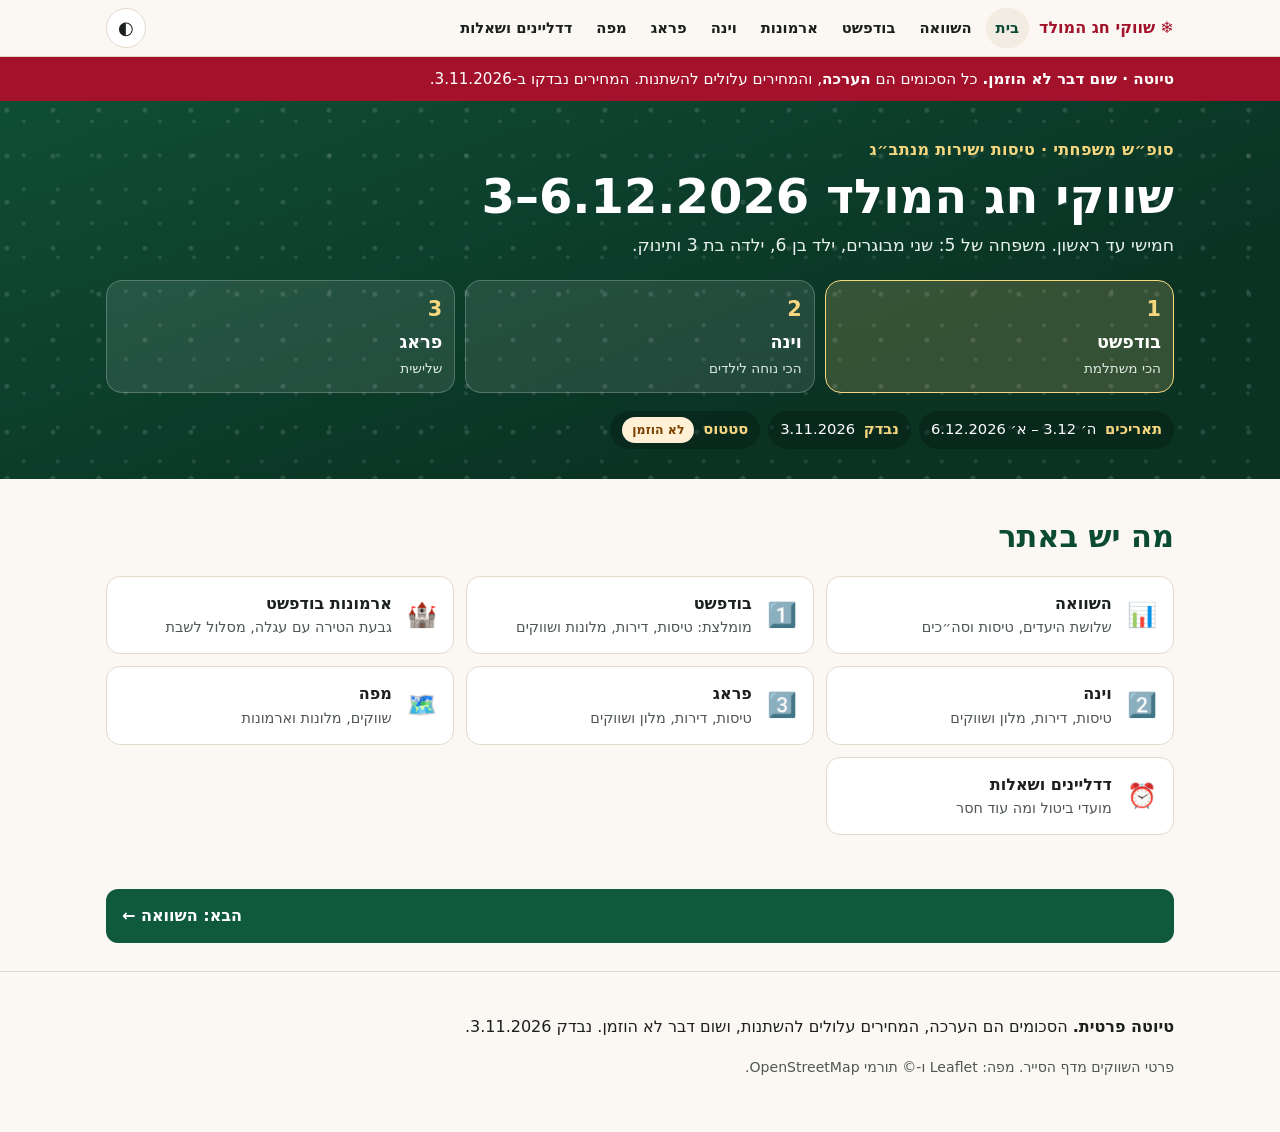
==== commit 3857ea53: "Christmas markets: separate pages with nav and prev/next; apartments (preferred) with totals; flight" ====
--- a/christmas-markets/index.html
+++ b/christmas-markets/index.html
@@ -11,20 +11,20 @@
 <link rel="stylesheet" href="style.css">
 </head>
 <body>
-<a class="skip" href="#main">דילוג לתוכן</a>
 
 <header class="topbar">
   <div class="wrap topbar-in">
-    <a class="brand" href="#top" aria-label="לראש הדף"><span aria-hidden="true">❄</span> שווקי חג המולד</a>
+    <a class="brand" href="#/home" aria-label="לעמוד הבית"><span aria-hidden="true">❄</span> שווקי חג המולד</a>
     <nav aria-label="ניווט ראשי">
       <ul class="nav">
-        <li><a href="#compare">השוואה</a></li>
-        <li><a href="#budapest">בודפשט</a></li>
-        <li><a href="#palaces">ארמונות</a></li>
-        <li><a href="#vienna">וינה</a></li>
-        <li><a href="#prague">פראג</a></li>
-        <li><a href="#deadlines">דדליינים</a></li>
-        <li><a href="#open">פתוח</a></li>
+        <li><a href="#/home">בית</a></li>
+        <li><a href="#/compare">השוואה</a></li>
+        <li><a href="#/budapest">בודפשט</a></li>
+        <li><a href="#/palaces">ארמונות</a></li>
+        <li><a href="#/vienna">וינה</a></li>
+        <li><a href="#/prague">פראג</a></li>
+        <li><a href="#/map">מפה</a></li>
+        <li><a href="#/todo">דדליינים ושאלות</a></li>
       </ul>
     </nav>
     <button class="theme" id="themeBtn" type="button" aria-label="החלפת מצב כהה/בהיר"><span aria-hidden="true">◐</span></button>
@@ -38,16 +38,16 @@
   </div>
 </div>
 
-<main id="main">
-  <section class="hero" id="top" aria-labelledby="hero-title">
+<main id="main" tabindex="-1">
+  <section class="hero" id="top" data-page="home" data-title="בית" aria-labelledby="hero-title">
     <div class="wrap">
       <p class="eyebrow">סופ״ש משפחתי · טיסות ישירות מנתב״ג</p>
       <h1 id="hero-title">שווקי חג המולד <span class="nowrap"><bdi class="n">3–6.12.2026</bdi></span></h1>
       <p class="lead">חמישי עד ראשון. משפחה של 5: שני מבוגרים, ילד בן 6, ילדה בת 3 ותינוק.</p>
       <ol class="podium" aria-label="דירוג היעדים">
-        <li class="p1"><a href="#budapest"><span class="rank">1</span><span class="city">בודפשט</span><span class="why">הכי משתלמת</span></a></li>
-        <li class="p2"><a href="#vienna"><span class="rank">2</span><span class="city">וינה</span><span class="why">הכי נוחה לילדים</span></a></li>
-        <li class="p3"><a href="#prague"><span class="rank">3</span><span class="city">פראג</span><span class="why">שלישית</span></a></li>
+        <li class="p1"><a href="#/budapest"><span class="rank">1</span><span class="city">בודפשט</span><span class="why">הכי משתלמת</span></a></li>
+        <li class="p2"><a href="#/vienna"><span class="rank">2</span><span class="city">וינה</span><span class="why">הכי נוחה לילדים</span></a></li>
+        <li class="p3"><a href="#/prague"><span class="rank">3</span><span class="city">פראג</span><span class="why">שלישית</span></a></li>
       </ol>
       <ul class="facts">
         <li><span class="k">תאריכים</span> ה׳ <bdi class="n">3.12</bdi> – א׳ <bdi class="n">6.12.2026</bdi></li>
@@ -57,35 +57,55 @@
     </div>
   </section>
 
-  <section id="compare" class="block" aria-labelledby="compare-title">
+  <section id="home-menu" data-page="home" data-title="בית" class="block" aria-labelledby="menu-title">
+    <div class="wrap">
+      <h2 id="menu-title">מה יש באתר</h2>
+      <ul class="menu-tiles">
+        <li><a href="#/compare"><span class="ico" aria-hidden="true">📊</span><span class="t">השוואה</span><span class="d">שלושת היעדים, טיסות וסה״כים</span></a></li>
+        <li><a href="#/budapest"><span class="ico" aria-hidden="true">1️⃣</span><span class="t">בודפשט</span><span class="d">מומלצת: טיסות, דירות, מלונות ושווקים</span></a></li>
+        <li><a href="#/palaces"><span class="ico" aria-hidden="true">🏰</span><span class="t">ארמונות בודפשט</span><span class="d">גבעת הטירה עם עגלה, מסלול לשבת</span></a></li>
+        <li><a href="#/vienna"><span class="ico" aria-hidden="true">2️⃣</span><span class="t">וינה</span><span class="d">טיסות, דירות, מלון ושווקים</span></a></li>
+        <li><a href="#/prague"><span class="ico" aria-hidden="true">3️⃣</span><span class="t">פראג</span><span class="d">טיסות, דירות, מלון ושווקים</span></a></li>
+        <li><a href="#/map"><span class="ico" aria-hidden="true">🗺️</span><span class="t">מפה</span><span class="d">שווקים, מלונות וארמונות</span></a></li>
+        <li><a href="#/todo"><span class="ico" aria-hidden="true">⏰</span><span class="t">דדליינים ושאלות</span><span class="d">מועדי ביטול ומה עוד חסר</span></a></li>
+      </ul>
+    </div>
+  </section>
+
+  <section id="compare" data-page="compare" data-title="השוואה" class="block" aria-labelledby="compare-title">
     <div class="wrap">
       <h2 id="compare-title">השוואת יעדים</h2>
-      <p class="note"><strong>הערכה:</strong> הסה״כים משוערים, לא סופיים, ועלולים להשתנות. שום דבר לא הוזמן. הסה״כ כולל טיסות הלוך-חזור לכל המשפחה ומלון מרכזי ל-3 לילות. השאר הוא הקצבה משוערת לתחבורה, אוכל ואטרקציות (הפירוט המדויק עוד ממתין). שערים: <bdi class="n">$1=₪3.152</bdi>, <bdi class="n">€1=₪3.52</bdi>, <bdi class="n">€1≈365 HUF</bdi></p>
+      <p class="note"><strong>טיסות:</strong> שעות מקומיות, המראה→נחיתה. מקור: Google Flights, הלוך-חזור ל-5 כולל התינוק, בלי מזוודה רשומה.</p>
+      <p class="note"><strong>דירות:</strong> מקור Booking, נבדק בזמן אמת ב-<bdi class="n">3.11.2026</bdi>, ל-3 לילות <bdi class="n">3–6.12</bdi> כולל מסים. בכל הדירות יש מטבח, עריסה לפי בקשה וביטול חינם, והן במרחק של עד <bdi class="n">1.5</bdi> ק״מ מהשוק. מעלית מצוינת רק איפה שנכתב במודעה. לא הוזמן. דירות הן האפשרות המועדפת, מלונות כגיבוי.</p>
+      <p class="note"><strong>הערכה:</strong> הסה״כים משוערים, לא סופיים, ועלולים להשתנות. שום דבר לא הוזמן. הסה״כ הראשי הוא טיסות הלוך-חזור לכל המשפחה + דירה ל-3 לילות, <strong>לא כולל מזוודות, אוכל ואטרקציות</strong>. החלופה עם מלון (גיבוי) כוללת גם הקצבה משוערת לתחבורה, אוכל ואטרקציות (הפירוט המדויק עוד ממתין). שערים: <bdi class="n">$1=₪3.152</bdi>, <bdi class="n">€1=₪3.52</bdi>, <bdi class="n">€1≈365 HUF</bdi></p>
       <div class="table-wrap">
       <table class="cmp">
         <caption class="sr-only">השוואה בין בודפשט, וינה ופראג</caption>
-        <thead><tr><th scope="col">יעד</th><th scope="col">טיסות</th><th scope="col">מלון</th><th scope="col">שוק מרכזי</th><th scope="col">סה״כ משוער</th></tr></thead>
+        <thead><tr><th scope="col">יעד</th><th scope="col">טיסות</th><th scope="col">דירה (מועדף)</th><th scope="col">מלון (גיבוי)</th><th scope="col">שוק מרכזי</th><th scope="col">סה״כ משוער</th></tr></thead>
         <tbody>
           <tr class="rec">
             <th scope="row" data-label="יעד"><span class="rank-dot">1</span> בודפשט <span class="badge ok">מומלץ</span><br><small>הכי משתלמת</small></th>
-            <td data-label="טיסות"><span>Bluebird · <bdi class="n">$2,068</bdi> (כ-<bdi class="n">₪6,518</bdi>)</span></td>
-            <td data-label="מלון"><span>Exe Budapest Center · <bdi class="n">€1,739</bdi> (כ-<bdi class="n">₪6,120</bdi>)</span></td>
+            <td data-label="טיסות"><span>Bluebird <bdi class="n">BZ444</bdi> · <bdi class="n">$2,068</bdi> (כ-<bdi class="n">₪6,518</bdi>)<span class="ftimes"><span>הלוך <bdi class="n">10:30→13:05</bdi></span><span>חזור <bdi class="n">14:05→18:20</bdi></span></span><a class="link small" href="https://www.google.com/travel/flights/search?tfs=CBwQAhoeEgoyMDI2LTEyLTAzagcIARIDVExWcgcIARIDQlVEGh4SCjIwMjYtMTItMDZqBwgBEgNCVURyBwgBEgNUTFZAAUABQAJAAkADSAFwAYIBCwj___________8BmAEB&amp;hl=en&amp;curr=USD" target="_blank" rel="noopener noreferrer">Google Flights ↗</a></span></td>
+            <td data-label="דירה (מועדף)"><span><strong>BP-EST Város</strong> · <bdi class="n">€888</bdi><br><small><bdi class="n">450</bdi> מ׳ מהשוק · <bdi class="n">71</bdi> מ״ר · <span class="nowrap">ביטול עד <bdi class="n">2.12</bdi></span></small><br><a class="link small" href="https://www.booking.com/hotel/hu/bp-est-varos.html?checkin=2026-12-03&amp;checkout=2026-12-06&amp;group_adults=2&amp;group_children=3&amp;age=6&amp;age=3&amp;age=0&amp;no_rooms=1" target="_blank" rel="noopener noreferrer">Booking ↗</a></span></td>
+            <td data-label="מלון (גיבוי)"><span>Exe Budapest Center · <bdi class="n">€1,739</bdi> (כ-<bdi class="n">₪6,120</bdi>)</span></td>
             <td data-label="שוק מרכזי"><span>Vörösmarty + Advent Bazilika</span></td>
-            <td data-label="סה״כ משוער"><span><strong>כ-<bdi class="n">₪15,000–16,300</bdi></strong><br><small>עם המלון המרכזי · הערכה</small></span></td>
+            <td data-label="סה״כ משוער"><span><strong>כ-<bdi class="n">₪9,640</bdi></strong><br><small>טיסות + דירה · הערכה</small><br><small class="muted">עם מלון והקצבה: כ-<bdi class="n">₪15,000–16,300</bdi></small></span></td>
           </tr>
           <tr>
             <th scope="row" data-label="יעד"><span class="rank-dot">2</span> וינה<br><small>הכי נוחה לילדים</small></th>
-            <td data-label="טיסות"><span>Austrian · כ-<bdi class="n">₪6,061</bdi> (כולל מושב לתינוק)</span></td>
-            <td data-label="מלון"><span>The Weekend Hotel · <bdi class="n">€2,198</bdi> (כ-<bdi class="n">₪7,740</bdi>)</span></td>
+            <td data-label="טיסות"><span>Austrian · כ-<bdi class="n">₪6,061</bdi> (כולל מושב לתינוק)<span class="ftimes"><span>הלוך <bdi class="n">OS80</bdi> <bdi class="n">15:40→18:25</bdi> או <bdi class="n">OS84</bdi> <bdi class="n">05:55→08:40</bdi></span><span>חזור <bdi class="n">10:20→14:45</bdi> או <bdi class="n">20:15→00:40</bdi></span></span><a class="link small" href="https://www.google.com/travel/flights/search?tfs=CBwQAhoeEgoyMDI2LTEyLTAzagcIARIDVExWcgcIARIDVklFGh4SCjIwMjYtMTItMDZqBwgBEgNWSUVyBwgBEgNUTFZAAUABQAJAAkADSAFwAYIBCwj___________8BmAEB&amp;hl=en&amp;curr=USD" target="_blank" rel="noopener noreferrer">Google Flights ↗</a></span></td>
+            <td data-label="דירה (מועדף)"><span><strong>Rothensteiner (אפרטהוטל)</strong> · <bdi class="n">€950</bdi><br><small><bdi class="n">1.1</bdi> ק״מ מהשוק · <bdi class="n">70</bdi> מ״ר · <span class="nowrap">ביטול עד <bdi class="n">19.11</bdi></span></small><br><a class="link small" href="https://www.booking.com/hotel/at/rothensteiner.html?checkin=2026-12-03&amp;checkout=2026-12-06&amp;group_adults=2&amp;group_children=3&amp;age=6&amp;age=3&amp;age=0&amp;no_rooms=1" target="_blank" rel="noopener noreferrer">Booking ↗</a></span></td>
+            <td data-label="מלון (גיבוי)"><span>The Weekend Hotel · <bdi class="n">€2,198</bdi> (כ-<bdi class="n">₪7,740</bdi>)</span></td>
             <td data-label="שוק מרכזי"><span>Rathausplatz</span></td>
-            <td data-label="סה״כ משוער"><span><strong>כ-<bdi class="n">₪16,800–18,500</bdi></strong><br><small>הערכה</small></span></td>
+            <td data-label="סה״כ משוער"><span><strong>כ-<bdi class="n">₪9,390</bdi></strong><br><small>טיסות + דירה · הערכה</small><br><small class="muted">עם מלון והקצבה: כ-<bdi class="n">₪16,800–18,500</bdi></small></span></td>
           </tr>
           <tr>
             <th scope="row" data-label="יעד"><span class="rank-dot">3</span> פראג</th>
-            <td data-label="טיסות"><span>Israir · <bdi class="n">₪9,544</bdi></span></td>
-            <td data-label="מלון"><span>Residence BENE <bdi class="n">3*</bdi> · <bdi class="n">€1,438</bdi> (כ-<bdi class="n">₪5,060</bdi>, 3 לילות, כולל ארוחת בוקר)</span></td>
+            <td data-label="טיסות"><span>Israir <bdi class="n">6H763</bdi> · <bdi class="n">₪9,544</bdi><span class="ftimes"><span>הלוך <bdi class="n">13:30→16:35</bdi></span><span>חזור <bdi class="n">13:20→18:00</bdi></span></span><a class="link small" href="https://www.google.com/travel/flights/search?tfs=CBwQAho_EgoyMDI2LTEyLTAzIh8KA1RMVhIKMjAyNi0xMi0wMxoDUFJHKgI2SDIDNzYzagcIARIDVExWcgcIARIDUFJHGh4SCjIwMjYtMTItMDZqBwgBEgNQUkdyBwgBEgNUTFZAAUABQAJAAkADSAFwAYIBCwj___________8BmAEB&amp;hl=en&amp;curr=USD" target="_blank" rel="noopener noreferrer">Google Flights ↗</a></span></td>
+            <td data-label="דירה (מועדף)"><span><strong>Aparthotel Rimska 14</strong> · <bdi class="n">€1,196</bdi><br><small><bdi class="n">1.4</bdi> ק״מ מהכיכר · <bdi class="n">43</bdi> מ״ר · <span class="nowrap">ביטול עד <bdi class="n">28.11</bdi></span></small><br><a class="link small" href="https://www.booking.com/hotel/cz/rimska-14-residence.html?checkin=2026-12-03&amp;checkout=2026-12-06&amp;group_adults=2&amp;group_children=3&amp;age=6&amp;age=3&amp;age=0&amp;no_rooms=1" target="_blank" rel="noopener noreferrer">Booking ↗</a></span></td>
+            <td data-label="מלון (גיבוי)"><span>Residence BENE <bdi class="n">3*</bdi> · <bdi class="n">€1,438</bdi> (כ-<bdi class="n">₪5,060</bdi>, 3 לילות, כולל ארוחת בוקר)</span></td>
             <td data-label="שוק מרכזי"><span>כיכר העיר העתיקה וכיכר ואצלב</span></td>
-            <td data-label="סה״כ משוער"><span><strong>כ-<bdi class="n">₪16,800–17,900</bdi></strong><br><small>הערכה</small></span></td>
+            <td data-label="סה״כ משוער"><span><strong>כ-<bdi class="n">₪13,750</bdi></strong><br><small>טיסות + דירה · הערכה</small><br><small class="muted">עם מלון והקצבה: כ-<bdi class="n">₪16,800–17,900</bdi></small></span></td>
           </tr>
         </tbody>
       </table>
@@ -93,7 +113,7 @@
     </div>
   </section>
 
-  <section id="map-sec" class="block alt" aria-labelledby="map-title">
+  <section id="map-sec" data-page="map" data-title="מפה" class="block alt" aria-labelledby="map-title">
     <div class="wrap">
       <h2 id="map-title">מפה: שווקים, מלונות וארמונות</h2>
       <div class="seg" role="group" aria-label="בחירת עיר במפה">
@@ -108,7 +128,7 @@
   </section>
 
   <!-- BUDAPEST -->
-  <section id="budapest" class="block city" aria-labelledby="bud-title">
+  <section id="budapest" data-page="budapest" data-title="בודפשט" class="block city" aria-labelledby="bud-title">
     <div class="wrap">
       <header class="city-head"><span class="rank-big">1</span><div><h2 id="bud-title">בודפשט</h2><p class="muted">הכי משתלמת · מומלצת</p></div></header>
 
@@ -120,7 +140,9 @@
             <li><span class="k">הלוך</span> <bdi class="n">10:30 → 13:05</bdi></li>
             <li><span class="k">חזור</span> <bdi class="n">14:05 → 18:20</bdi></li>
             <li><span class="k">מחיר</span> <bdi class="n">$2,068</bdi> (כ-<bdi class="n">₪6,518</bdi>)</li>
-          </ul>
+            <li><span class="k">טיסה</span> <bdi class="n">BZ444</bdi>, כולל התינוק, בלי מזוודה רשומה</li>
+          </ul>
+          <a class="link small" href="https://www.google.com/travel/flights/search?tfs=CBwQAhoeEgoyMDI2LTEyLTAzagcIARIDVExWcgcIARIDQlVEGh4SCjIwMjYtMTItMDZqBwgBEgNCVURyBwgBEgNUTFZAAUABQAJAAkADSAFwAYIBCwj___________8BmAEB&amp;hl=en&amp;curr=USD" target="_blank" rel="noopener noreferrer">חיפוש הלוך-חזור ל-5 ↗</a>
           <a class="btn" href="https://www.google.com/travel/flights/search?tfs=CBwQAhpBEgoyMDI2LTEyLTAzIh8KA1RMVhIKMjAyNi0xMi0wMxoDQlVEKgJCWjIDNDQ0KABqBwgBEgNUTFZyBwgBEgNCVUQaIBIKMjAyNi0xMi0wNigAagcIARIDQlVEcgcIARIDVExWQAFAAUACQAJAA0gBcAGCAQsI____________AZgBAQ&amp;hl=en&amp;curr=USD" target="_blank" rel="noopener noreferrer">לחיפוש ב-Google Flights ↗</a>
         </article>
         <article class="card">
@@ -128,13 +150,46 @@
           <ul class="kv">
             <li><span class="k">מחיר</span> <bdi class="n">$1,702</bdi></li>
             <li><span class="k">תוספות</span> <bdi class="n">€35</bdi> לטיסה על התינוק, ו-Priority של <bdi class="n">€10–60</bdi> לנוסע לטיסה</li>
-            <li><span class="k">חזור</span> כנראה ב-<bdi class="n">05:00</bdi> <span class="badge warn">לא אומת</span></li>
-          </ul>
-          <p class="small muted">אין קישור במקור.</p>
-        </article>
-      </div>
-
-      <h3>מלונות</h3>
+            <li><span class="k">בשעות יום</span> הלוך <bdi class="n">10:10→12:45</bdi>, חזור <bdi class="n">14:20→18:35</bdi>, <bdi class="n">$2,877</bdi></li>
+            <li><span class="k">הכי זול</span> הלוך בערב <bdi class="n">19:30</bdi>, חזור <bdi class="n">05:00→09:15</bdi></li>
+            <li><span class="k">כבודה</span> בלי Priority רק תיק מתחת למושב. מחיר ה-Priority לא מוצג</li>
+          </ul>
+          <a class="btn" href="https://www.wizzair.com/en-gb/booking/select-flight/TLV/BUD/2026-12-03/2026-12-06/2/2/1" target="_blank" rel="noopener noreferrer">ב-Wizz Air ↗</a>
+        </article>
+      </div>
+
+      <h3>דירות עם מטבח (מועדף)</h3>
+      <p class="note"><strong>דירות:</strong> מקור Booking, נבדק בזמן אמת ב-<bdi class="n">3.11.2026</bdi>, ל-3 לילות <bdi class="n">3–6.12</bdi> כולל מסים. בכל הדירות יש מטבח, עריסה לפי בקשה וביטול חינם, והן במרחק של עד <bdi class="n">1.5</bdi> ק״מ מהשוק. מעלית מצוינת רק איפה שנכתב במודעה. לא הוזמן.</p>
+      <div class="cards">
+        <article class="card">
+          <h4>BP-EST Város <span class="badge ok">בסה״כ המשוער</span></h4>
+          <ul class="kv">
+            <li><span class="k">מחיר</span> <strong><bdi class="n">€888</bdi></strong> ל-3 לילות, כולל מסים</li>
+            <li><span class="k">מרחק</span> <bdi class="n">450</bdi> מ׳ מהשוק</li>
+            <li><span class="k">חדרים</span> 2 חדרי שינה</li>
+            <li><span class="k">גודל</span> <bdi class="n">71</bdi> מ״ר</li>
+            <li><span class="k">מעלית</span> <span class="muted">לא צוין</span></li>
+            <li><span class="k">דירוג</span> <bdi class="n">9.2</bdi></li>
+            <li><span class="k">ביטול חינם</span> עד <bdi class="n">2.12</bdi></li>
+          </ul>
+          <a class="btn" href="https://www.booking.com/hotel/hu/bp-est-varos.html?checkin=2026-12-03&amp;checkout=2026-12-06&amp;group_adults=2&amp;group_children=3&amp;age=6&amp;age=3&amp;age=0&amp;no_rooms=1" target="_blank" rel="noopener noreferrer">לדירה ב-Booking ↗</a>
+        </article>
+        <article class="card">
+          <h4>Apaczai 17</h4>
+          <ul class="kv">
+            <li><span class="k">מחיר</span> <strong><bdi class="n">€715</bdi></strong> ל-3 לילות, כולל מסים</li>
+            <li><span class="k">מרחק</span> <bdi class="n">200</bdi> מ׳ מהשוק</li>
+            <li><span class="k">חדרים</span> <span class="muted">לא צוין</span></li>
+            <li><span class="k">גודל</span> <bdi class="n">39</bdi> מ״ר</li>
+            <li><span class="k">מעלית</span> <span class="muted">לא צוין</span></li>
+            <li><span class="k">דירוג</span> <span class="muted">לא צוין</span></li>
+            <li><span class="k">ביטול חינם</span> עד <bdi class="n">19.11</bdi></li>
+          </ul>
+          <a class="btn" href="https://www.booking.com/hotel/hu/apaczai-17-cozy-elegance-near-chain-bridge.html?checkin=2026-12-03&amp;checkout=2026-12-06&amp;group_adults=2&amp;group_children=3&amp;age=6&amp;age=3&amp;age=0&amp;no_rooms=1" target="_blank" rel="noopener noreferrer">לדירה ב-Booking ↗</a>
+        </article>
+      </div>
+
+      <h3>מלונות (גיבוי)</h3>
       <div class="cards">
         <article class="card">
           <h4>Exe Budapest Center <span class="stars" aria-label="4 כוכבים">★★★★</span> <span class="badge ok">קרוב לשוק</span></h4>
@@ -165,7 +220,7 @@
             <li><span class="k">תאריכים</span> <bdi class="n">13.11–31.12.2026</bdi></li>
             <li><span class="k">שעות</span> ב׳–ה׳ וא׳ <bdi class="n">11:00–21:00</bdi>, ו׳–ש׳ <bdi class="n">11:00–22:00</bdi></li>
             <li><span class="k">לילדים</span> רכבת ילדים חינם: ב׳–ו׳ <bdi class="n">14:00–20:00</bdi>, סופ״ש <bdi class="n">11:00–20:00</bdi> <small class="muted">(בעמוד כתוב 11p.m., כנראה טעות דפוס)</small></li>
-            <li><span class="k">עגלה</span> מרוצף ושטוח. עדיף לא בערבי סופ״ש: הכי טוב ב׳–ה׳ <bdi class="n">11:00–15:00</bdi> או מיד בפתיחה בסופ״ש</li>
+            <li><span class="k">עגלה</span> הכי שקט בחמישי–שישי <bdi class="n">11:00–14:00</bdi> <span class="badge warn">מקור לא רשמי</span></li>
             <li><span class="k">אוכל</span> צמחוני בשוק: לאנגוש (פשוט או עם גבינה ושמנת), מנות תפוחי אדמה, ירקות מאודים ופולנטה עם גבינת כבשים, לפי תפריט השוק</li>
           </ul>
           <a class="btn" href="https://vorosmartyclassicxmas.hu/en/opening-hours/" target="_blank" rel="noopener noreferrer">שעות פתיחה ↗</a>
@@ -197,7 +252,7 @@
       </div>
 
       <div class="note">
-        <p><strong>טיפ לשווקים עם עגלה:</strong> הכי שקט בחמישי–שישי <bdi class="n">11:00–14:00</bdi>. <span class="badge warn">מקור לא רשמי</span></p>
+        <p><strong>עגלה בשווקים:</strong> הכי שקט בחמישי–שישי <bdi class="n">11:00–14:00</bdi>. <span class="badge warn">מקור לא רשמי</span></p>
         <p>תחנת המטרו M1 ב-Vörösmarty <span class="tag carrier">מנשא בלבד, אפשר לדלג</span></p>
         <p><a class="link small" href="https://vorosmartyclassicxmas.hu/en/opening-hours/" target="_blank" rel="noopener noreferrer">Vörösmarty: שעות ↗</a> <a class="link small" href="https://adventbazilika.hu/nyitvatartas" target="_blank" rel="noopener noreferrer">הבזיליקה: שעות ↗</a></p>
       </div>
@@ -227,7 +282,13 @@
       </div>
 
       <div class="total">
-        <span>סה״כ משוער עם המלון המרכזי</span>
+        <span>סה״כ משוער: Bluebird + BP-EST Város</span>
+        <strong>כ-<bdi class="n">₪9,640</bdi></strong>
+        <small>הערכה בלבד: טיסות + דירה ל-3 לילות. לא כולל מזוודות, אוכל ואטרקציות · לא הוזמן · נבדק <bdi class="n">3.11.2026</bdi></small>
+        <small>שערים: <bdi class="n">$1=₪3.152</bdi>, <bdi class="n">€1=₪3.52</bdi></small>
+      </div>
+      <div class="total">
+        <span>חלופה: סה״כ משוער עם המלון המרכזי (גיבוי)</span>
         <strong>כ-<bdi class="n">₪15,000–16,300</bdi></strong>
         <small>הערכה בלבד · המחירים עלולים להשתנות · לא הוזמן · נבדק <bdi class="n">3.11.2026</bdi></small>
         <small>הסה״כ כולל טיסות הלוך-חזור לכל המשפחה ומלון מרכזי ל-3 לילות. השאר הוא הקצבה משוערת לתחבורה, אוכל ואטרקציות (הפירוט המדויק עוד ממתין). שערים: <bdi class="n">$1=₪3.152</bdi>, <bdi class="n">€1=₪3.52</bdi>, <bdi class="n">€1≈365 HUF</bdi></small>
@@ -236,7 +297,7 @@
   </section>
 
   <!-- PALACES -->
-  <section id="palaces" class="block alt" aria-labelledby="pal-title">
+  <section id="palaces" data-page="palaces" data-title="ארמונות בודפשט" class="block alt" aria-labelledby="pal-title">
     <div class="wrap">
       <h2 id="pal-title"><span aria-hidden="true">🏰</span> ארמונות בודפשט</h2>
       <p class="muted">המידע מהסייר, ומתייחס ל-<bdi class="n">3–6.12</bdi>. העגלה איתנו כל היום.</p>
@@ -247,6 +308,7 @@
             <li><span class="k">אוטובוס</span> קו <bdi class="n">216</bdi> מ-<bdi>Deák tér</bdi>, או קו <bdi class="n">16</bdi> מ-<bdi>Széll Kálmán tér</bdi>, עד התחנה <bdi>Palota út, gyorslift</bdi></li>
             <li><span class="k">מעליות</span> מעליות <bdi>Tabán</bdi> עד <bdi>Csikós-udvar</bdi>, ומשם הרמפה או המעלית של <bdi>Hauszmann</bdi> אל המוזיאונים</li>
             <li><span class="k">כרטיס</span> כל האוטובוסים בעלי רצפה נמוכה. כרטיס <bdi class="n">500 HUF</bdi></li>
+            <li><span class="k">ברובע</span> ברובע הטירה עצמו יש הרבה אבני מרצפת</li>
             <li><span class="k">להימנע</span> Várkert Bazár וחשמלית 41</li>
           </ul>
           <a class="btn" href="https://mng.hu/megkozelites/" target="_blank" rel="noopener noreferrer">דרכי הגעה ↗</a>
@@ -334,7 +396,7 @@
   </section>
 
   <!-- VIENNA -->
-  <section id="vienna" class="block city" aria-labelledby="vie-title">
+  <section id="vienna" data-page="vienna" data-title="וינה" class="block city" aria-labelledby="vie-title">
     <div class="wrap">
       <header class="city-head"><span class="rank-big">2</span><div><h2 id="vie-title">וינה</h2><p class="muted">הכי נוחה לילדים</p></div></header>
 
@@ -344,13 +406,46 @@
           <h4>Austrian</h4>
           <ul class="kv">
             <li><span class="k">מחיר</span> כ-<bdi class="n">₪6,061</bdi> (כולל מושב לתינוק)</li>
-            <li><span class="k">שעות</span> <span class="badge warn">חסר</span></li>
-          </ul>
-          <p class="small muted">אין קישור במקור.</p>
-        </article>
-      </div>
-
-      <h3>מלון</h3>
+            <li><span class="k">הלוך</span> <bdi class="n">OS80</bdi> <bdi class="n">15:40→18:25</bdi> או <bdi class="n">OS84</bdi> <bdi class="n">05:55→08:40</bdi></li>
+            <li><span class="k">חזור</span> <bdi class="n">10:20→14:45</bdi> או <bdi class="n">20:15→00:40</bdi></li>
+            <li><span class="k">חלופה</span> Bluebird לווינה, הלוך <bdi class="n">10:30→13:15</bdi>, <bdi class="n">$2,506</bdi></li>
+          </ul>
+          <a class="btn" href="https://www.google.com/travel/flights/search?tfs=CBwQAhoeEgoyMDI2LTEyLTAzagcIARIDVExWcgcIARIDVklFGh4SCjIwMjYtMTItMDZqBwgBEgNWSUVyBwgBEgNUTFZAAUABQAJAAkADSAFwAYIBCwj___________8BmAEB&amp;hl=en&amp;curr=USD" target="_blank" rel="noopener noreferrer">לחיפוש ב-Google Flights ↗</a>
+        </article>
+      </div>
+
+      <h3>דירות עם מטבח (מועדף)</h3>
+      <p class="note"><strong>דירות:</strong> מקור Booking, נבדק בזמן אמת ב-<bdi class="n">3.11.2026</bdi>, ל-3 לילות <bdi class="n">3–6.12</bdi> כולל מסים. בכל הדירות יש מטבח, עריסה לפי בקשה וביטול חינם, והן במרחק של עד <bdi class="n">1.5</bdi> ק״מ מהשוק. מעלית מצוינת רק איפה שנכתב במודעה. לא הוזמן.</p>
+      <div class="cards">
+        <article class="card">
+          <h4>Rothensteiner (אפרטהוטל) <span class="badge ok">בסה״כ המשוער</span></h4>
+          <ul class="kv">
+            <li><span class="k">מחיר</span> <strong><bdi class="n">€950</bdi></strong> ל-3 לילות, כולל מסים</li>
+            <li><span class="k">מרחק</span> <bdi class="n">1.1</bdi> ק״מ מהשוק</li>
+            <li><span class="k">חדרים</span> 2 חדרים</li>
+            <li><span class="k">גודל</span> <bdi class="n">70</bdi> מ״ר</li>
+            <li><span class="k">מעלית</span> יש</li>
+            <li><span class="k">דירוג</span> <bdi class="n">8.9</bdi></li>
+            <li><span class="k">ביטול חינם</span> עד <bdi class="n">19.11</bdi></li>
+          </ul>
+          <a class="btn" href="https://www.booking.com/hotel/at/rothensteiner.html?checkin=2026-12-03&amp;checkout=2026-12-06&amp;group_adults=2&amp;group_children=3&amp;age=6&amp;age=3&amp;age=0&amp;no_rooms=1" target="_blank" rel="noopener noreferrer">לדירה ב-Booking ↗</a>
+        </article>
+        <article class="card">
+          <h4>Stylish Home ברובע 9</h4>
+          <ul class="kv">
+            <li><span class="k">מחיר</span> <strong><bdi class="n">€1,517</bdi> (מחיר מבצע)</strong> ל-3 לילות, כולל מסים</li>
+            <li><span class="k">מרחק</span> <span class="muted">לא צוין</span></li>
+            <li><span class="k">חדרים</span> 2 חדרי שינה</li>
+            <li><span class="k">גודל</span> <bdi class="n">100</bdi> מ״ר</li>
+            <li><span class="k">מעלית</span> <span class="muted">לא צוין</span></li>
+            <li><span class="k">דירוג</span> <span class="muted">לא צוין</span></li>
+            <li><span class="k">ביטול חינם</span> עד <bdi class="n">28.11</bdi></li>
+          </ul>
+          <a class="btn" href="https://www.booking.com/hotel/at/stylish-home-in-viennas-central-9th-district.html?checkin=2026-12-03&amp;checkout=2026-12-06&amp;group_adults=2&amp;group_children=3&amp;age=6&amp;age=3&amp;age=0&amp;no_rooms=1" target="_blank" rel="noopener noreferrer">לדירה ב-Booking ↗</a>
+        </article>
+      </div>
+
+      <h3>מלון (גיבוי)</h3>
       <div class="cards">
         <article class="card">
           <h4>The Weekend Hotel <span class="stars" aria-label="4 כוכבים">★★★★</span></h4>
@@ -431,7 +526,13 @@
       </div>
 
       <div class="total">
-        <span>סה״כ משוער</span>
+        <span>סה״כ משוער: Austrian + Rothensteiner</span>
+        <strong>כ-<bdi class="n">₪9,390</bdi></strong>
+        <small>הערכה בלבד: טיסות + דירה ל-3 לילות. לא כולל מזוודות, אוכל ואטרקציות · לא הוזמן · נבדק <bdi class="n">3.11.2026</bdi></small>
+        <small>שערים: <bdi class="n">$1=₪3.152</bdi>, <bdi class="n">€1=₪3.52</bdi></small>
+      </div>
+      <div class="total">
+        <span>חלופה: סה״כ משוער עם המלון (גיבוי)</span>
         <strong>כ-<bdi class="n">₪16,800–18,500</bdi></strong>
         <small>הערכה בלבד · המחירים עלולים להשתנות · לא הוזמן · נבדק <bdi class="n">3.11.2026</bdi></small>
         <small>הסה״כ כולל טיסות הלוך-חזור לכל המשפחה ומלון מרכזי ל-3 לילות. השאר הוא הקצבה משוערת לתחבורה, אוכל ואטרקציות (הפירוט המדויק עוד ממתין). שערים: <bdi class="n">$1=₪3.152</bdi>, <bdi class="n">€1=₪3.52</bdi>, <bdi class="n">€1≈365 HUF</bdi></small>
@@ -440,7 +541,7 @@
   </section>
 
   <!-- PRAGUE -->
-  <section id="prague" class="block city alt" aria-labelledby="prg-title">
+  <section id="prague" data-page="prague" data-title="פראג" class="block city alt" aria-labelledby="prg-title">
     <div class="wrap">
       <header class="city-head"><span class="rank-big">3</span><div><h2 id="prg-title">פראג</h2><p class="muted">מקום שלישי</p></div></header>
 
@@ -450,20 +551,52 @@
           <h4>Israir</h4>
           <ul class="kv">
             <li><span class="k">מחיר</span> <bdi class="n">₪9,544</bdi></li>
-            <li><span class="k">שעות</span> <span class="badge warn">חסר</span></li>
-          </ul>
-          <p class="small muted">אין קישור במקור.</p>
-        </article>
-      </div>
-
-      <h3>מלון</h3>
+            <li><span class="k">הלוך</span> <bdi class="n">6H763</bdi> <bdi class="n">13:30→16:35</bdi></li>
+            <li><span class="k">חזור</span> <bdi class="n">13:20→18:00</bdi></li>
+          </ul>
+          <a class="btn" href="https://www.google.com/travel/flights/search?tfs=CBwQAho_EgoyMDI2LTEyLTAzIh8KA1RMVhIKMjAyNi0xMi0wMxoDUFJHKgI2SDIDNzYzagcIARIDVExWcgcIARIDUFJHGh4SCjIwMjYtMTItMDZqBwgBEgNQUkdyBwgBEgNUTFZAAUABQAJAAkADSAFwAYIBCwj___________8BmAEB&amp;hl=en&amp;curr=USD" target="_blank" rel="noopener noreferrer">לחיפוש ב-Google Flights ↗</a>
+        </article>
+      </div>
+
+      <h3>דירות עם מטבח (מועדף)</h3>
+      <p class="note"><strong>דירות:</strong> מקור Booking, נבדק בזמן אמת ב-<bdi class="n">3.11.2026</bdi>, ל-3 לילות <bdi class="n">3–6.12</bdi> כולל מסים. בכל הדירות יש מטבח, עריסה לפי בקשה וביטול חינם, והן במרחק של עד <bdi class="n">1.5</bdi> ק״מ מהשוק. מעלית מצוינת רק איפה שנכתב במודעה. לא הוזמן.</p>
+      <div class="cards">
+        <article class="card">
+          <h4>Aparthotel Rimska 14 <span class="badge ok">בסה״כ המשוער</span></h4>
+          <ul class="kv">
+            <li><span class="k">מחיר</span> <strong><bdi class="n">€1,196</bdi></strong> ל-3 לילות, כולל מסים</li>
+            <li><span class="k">מרחק</span> <bdi class="n">1.4</bdi> ק״מ מהכיכר</li>
+            <li><span class="k">חדרים</span> <span class="muted">לא צוין</span></li>
+            <li><span class="k">גודל</span> <bdi class="n">43</bdi> מ״ר</li>
+            <li><span class="k">מעלית</span> יש</li>
+            <li><span class="k">דירוג</span> <bdi class="n">9.1</bdi></li>
+            <li><span class="k">ביטול חינם</span> עד <bdi class="n">28.11</bdi></li>
+          </ul>
+          <a class="btn" href="https://www.booking.com/hotel/cz/rimska-14-residence.html?checkin=2026-12-03&amp;checkout=2026-12-06&amp;group_adults=2&amp;group_children=3&amp;age=6&amp;age=3&amp;age=0&amp;no_rooms=1" target="_blank" rel="noopener noreferrer">לדירה ב-Booking ↗</a>
+        </article>
+        <article class="card">
+          <h4>TurnKey Charles Square</h4>
+          <ul class="kv">
+            <li><span class="k">מחיר</span> <strong><bdi class="n">€1,209</bdi></strong> ל-3 לילות, כולל מסים</li>
+            <li><span class="k">מרחק</span> <span class="muted">לא צוין</span></li>
+            <li><span class="k">חדרים</span> דו-מפלסית</li>
+            <li><span class="k">גודל</span> <bdi class="n">45</bdi> מ״ר</li>
+            <li><span class="k">מעלית</span> יש</li>
+            <li><span class="k">דירוג</span> <span class="muted">לא צוין</span></li>
+            <li><span class="k">ביטול חינם</span> עד <bdi class="n">28.11</bdi></li>
+          </ul>
+          <a class="btn" href="https://www.booking.com/hotel/cz/turnkey-verve-apartments.html?checkin=2026-12-03&amp;checkout=2026-12-06&amp;group_adults=2&amp;group_children=3&amp;age=6&amp;age=3&amp;age=0&amp;no_rooms=1" target="_blank" rel="noopener noreferrer">לדירה ב-Booking ↗</a>
+        </article>
+      </div>
+
+      <h3>מלון (גיבוי)</h3>
       <div class="cards">
         <article class="card">
           <h4>Residence BENE · <bdi class="n">3*</bdi></h4>
           <p class="cancel"><span aria-hidden="true">⏰</span> ביטול חינם עד <strong><bdi class="n">1.12</bdi></strong></p>
           <ul class="kv">
             <li><span class="k">מחיר</span> <bdi class="n">€1,438</bdi> ל-3 לילות, כולל ארוחת בוקר (כ-<bdi class="n">₪5,060</bdi>)</li>
-            <li><span class="k">מרחק</span> המרחק מהמרכז עוד לא נבדק <span class="badge warn">לא נבדק</span></li>
+            <li><span class="k">מרחק</span> <bdi class="n">0.5</bdi> ק״מ מכיכר העיר העתיקה (לפי Booking)</li>
           </ul>
           <a class="btn" href="https://www.booking.com/hotel/cz/residence-bene.html?checkin=2026-12-03&amp;checkout=2026-12-06&amp;group_adults=2&amp;group_children=3&amp;age=6&amp;age=3&amp;age=0&amp;no_rooms=1" target="_blank" rel="noopener noreferrer">ב-Booking ↗</a>
         </article>
@@ -520,7 +653,13 @@
       </div>
 
       <div class="total">
-        <span>סה״כ משוער</span>
+        <span>סה״כ משוער: Israir + Rimska 14</span>
+        <strong>כ-<bdi class="n">₪13,750</bdi></strong>
+        <small>הערכה בלבד: טיסות + דירה ל-3 לילות. לא כולל מזוודות, אוכל ואטרקציות · לא הוזמן · נבדק <bdi class="n">3.11.2026</bdi></small>
+        <small>שערים: <bdi class="n">$1=₪3.152</bdi>, <bdi class="n">€1=₪3.52</bdi></small>
+      </div>
+      <div class="total">
+        <span>חלופה: סה״כ משוער עם המלון (גיבוי)</span>
         <strong>כ-<bdi class="n">₪16,800–17,900</bdi></strong>
         <small>הערכה בלבד · המחירים עלולים להשתנות · לא הוזמן · נבדק <bdi class="n">3.11.2026</bdi></small>
         <small>הסה״כ כולל טיסות הלוך-חזור לכל המשפחה ומלון מרכזי ל-3 לילות. השאר הוא הקצבה משוערת לתחבורה, אוכל ואטרקציות (הפירוט המדויק עוד ממתין). שערים: <bdi class="n">$1=₪3.152</bdi>, <bdi class="n">€1=₪3.52</bdi>, <bdi class="n">€1≈365 HUF</bdi></small>
@@ -528,35 +667,40 @@
     </div>
   </section>
 
-  <section id="deadlines" class="block" aria-labelledby="dl-title">
+  <section id="deadlines" data-page="todo" data-title="דדליינים ושאלות" class="block" aria-labelledby="dl-title">
     <div class="wrap">
       <h2 id="dl-title"><span aria-hidden="true">⏰</span> דדליינים לביטול חינם</h2>
       <ol class="deadlines">
+        <li><time datetime="2026-11-19"><bdi class="n">19.11</bdi></time><div><strong>Apaczai 17</strong> · בודפשט (דירה) · <bdi class="n">€715</bdi></div></li>
+        <li><time datetime="2026-11-19"><bdi class="n">19.11</bdi></time><div><strong>Rothensteiner</strong> · וינה (דירה) · <bdi class="n">€950</bdi></div></li>
         <li><time datetime="2026-11-26"><bdi class="n">26.11</bdi></time><div><strong>The Weekend Hotel</strong> · וינה · <bdi class="n">€2,198</bdi></div></li>
         <li><time datetime="2026-11-28"><bdi class="n">28.11</bdi></time><div><strong>Hotel Amadeus</strong> · בודפשט (חסכוני) · <bdi class="n">€322</bdi></div></li>
+        <li><time datetime="2026-11-28"><bdi class="n">28.11</bdi></time><div><strong>Stylish Home ברובע 9</strong> · וינה (דירה) · <bdi class="n">€1,517</bdi></div></li>
+        <li><time datetime="2026-11-28"><bdi class="n">28.11</bdi></time><div><strong>Aparthotel Rimska 14</strong> · פראג (דירה) · <bdi class="n">€1,196</bdi></div></li>
+        <li><time datetime="2026-11-28"><bdi class="n">28.11</bdi></time><div><strong>TurnKey Charles Square</strong> · פראג (דירה) · <bdi class="n">€1,209</bdi></div></li>
         <li><time datetime="2026-12-01"><bdi class="n">1.12</bdi></time><div><strong>Exe Budapest Center</strong> · בודפשט (מרכזי) · <bdi class="n">€1,739</bdi></div></li>
         <li><time datetime="2026-12-01"><bdi class="n">1.12</bdi></time><div><strong>Residence BENE</strong> · פראג · <bdi class="n">€1,438</bdi></div></li>
+        <li><time datetime="2026-12-02"><bdi class="n">2.12</bdi></time><div><strong>BP-EST Város</strong> · בודפשט (דירה) · <bdi class="n">€888</bdi></div></li>
       </ol>
-      <p class="note">שום מלון לא הוזמן עדיין. המועדים רלוונטיים רק אחרי הזמנה.</p>
-    </div>
-  </section>
-
-  <section id="open" class="block alt" aria-labelledby="open-title">
+      <p class="note">שום דירה ושום מלון לא הוזמנו עדיין. המועדים רלוונטיים רק אחרי הזמנה.</p>
+    </div>
+  </section>
+
+  <section id="open" data-page="todo" data-title="דדליינים ושאלות" class="block alt" aria-labelledby="open-title">
     <div class="wrap">
       <h2 id="open-title">שאלות פתוחות ומה חסר</h2>
       <ul class="open-list">
-        <li><span class="badge warn">ממתין לסוכן הטיסות</span> Wizz לבודפשט: שעת החזור (כנראה <bdi class="n">05:00</bdi>). גם לא חושב סה״כ עם התוספות לתינוק ול-Priority</li>
-        <li><span class="badge warn">ממתין לסוכן הטיסות</span> שעות הטיסה ל-Austrian (וינה) ול-Israir (פראג), וקישורים אליהן</li>
-        <li><span class="badge warn">לא נבדק</span> Residence BENE: המרחק מהמרכז</li>
+        <li><span class="badge warn">חסר</span> Wizz לבודפשט: מחיר ה-Priority לא מוצג, ולכן אין סה״כ סופי עם כבודה</li>
         <li><span class="badge warn">ממתין</span> הפירוט המדויק של ההקצבה לתחבורה, אוכל ואטרקציות בתוך הסה״כים</li>
-        <li><span class="badge warn">ממתין לסוכן הטיסות</span> במקור לא צוין אם המחיר של Bluebird כולל מושב לתינוק (רק אצל Austrian זה כתוב במפורש)</li>
         <li><span class="badge warn">לא אומת</span> מחירי משטח הקרח ב-Vajdahunyad לעונת 2026/27</li>
         <li><span class="badge warn">לא נבדק</span> עגלה ב-Sikló ובסיור בפרלמנט. יש מנשא, כך שזה לא חוסם</li>
         <li><span class="badge warn">לא נבדק</span> עגלה בירידה לרציף Dock 7 של שייט Legenda (יש מדרגות)</li>
         <li><span class="badge warn">לא ידוע</span> בודפשט: תאריכי 2026 של שוק Városháza Park ושל משטח הקרח בפארק העירוני</li>
+        <li>דירות: מעלית לא צוינה ב-BP-EST Város, Apaczai 17 ו-Stylish Home. כדאי לברר לפני הזמנה</li>
       </ul>
     </div>
   </section>
+  <nav class="pager" id="pager" aria-label="מעבר בין עמודים"></nav>
 </main>
 
 <footer class="foot">
--- a/christmas-markets/style.css
+++ b/christmas-markets/style.css
@@ -141,3 +141,37 @@
 @media (prefers-reduced-motion:reduce){html{scroll-behavior:auto}}
 @media print{.topbar,.map,.seg,.legend{display:none}}
 bdi.n{direction:ltr;unicode-bidi:isolate;white-space:nowrap}
+.ftimes{display:flex;flex-wrap:wrap;gap:4px 8px;margin:6px 0 4px}
+.ftimes>span{background:var(--gold-bg);border-radius:8px;padding:2px 8px;font-weight:700;font-size:.92rem}
+.cmp td .link{display:inline-block;margin-top:2px}
+.cmp tr.apt{background:var(--surface)}
+.cmp tr.apt td{vertical-align:middle}
+/* pages */
+[hidden]{display:none!important}
+html{scroll-behavior:auto}
+main:focus{outline:none}
+.menu-tiles{list-style:none;margin:0;padding:0;display:grid;grid-template-columns:1fr;gap:12px}
+@media (min-width:700px){.menu-tiles{grid-template-columns:repeat(2,1fr)}}
+@media (min-width:1000px){.menu-tiles{grid-template-columns:repeat(3,1fr)}}
+.menu-tiles a{display:grid;grid-template-columns:2.2em 1fr;grid-template-rows:auto auto;column-gap:10px;padding:14px 16px;border-radius:14px;background:var(--surface);border:1px solid var(--line);color:inherit;text-decoration:none;min-height:44px}
+.menu-tiles a:hover,.menu-tiles a:focus-visible{border-color:var(--gold)}
+.menu-tiles .ico{grid-row:1/3;font-size:1.5rem;align-self:center}
+.menu-tiles .t{font-weight:800}
+.menu-tiles .d{font-size:.9rem;color:var(--muted)}
+.pager{display:flex;justify-content:space-between;gap:12px;flex-wrap:wrap;max-width:1100px;margin:0 auto;padding:20px 16px 28px}
+.pager a{flex:1 1 140px;display:block;padding:14px 16px;border-radius:12px;background:var(--pine);color:#fff;text-decoration:none;font-weight:700;min-height:44px}
+.pager a.next{text-align:left}
+.pager a.prev{text-align:right}
+.pager a:focus-visible{outline:3px solid var(--gold);outline-offset:2px}
+.nav a.active{font-weight:800}
+:root[data-theme="dark"] .pager a{color:#06261a}
+@media (max-width:719px){
+  .topbar{position:static}
+  .topbar-in{flex-wrap:wrap;padding-top:6px;padding-bottom:8px;row-gap:6px}
+  .brand{flex:1}
+  nav{order:3;flex:1 1 100%;overflow:visible}
+  .nav{flex-wrap:wrap;gap:6px}
+  .nav a{padding:7px 12px;background:var(--surface);border:1px solid var(--line);font-size:.9rem}
+  .nav a.active{background:var(--pine);color:#fff;border-color:var(--pine)}
+  :root[data-theme="dark"] .nav a.active{color:#06261a}
+}
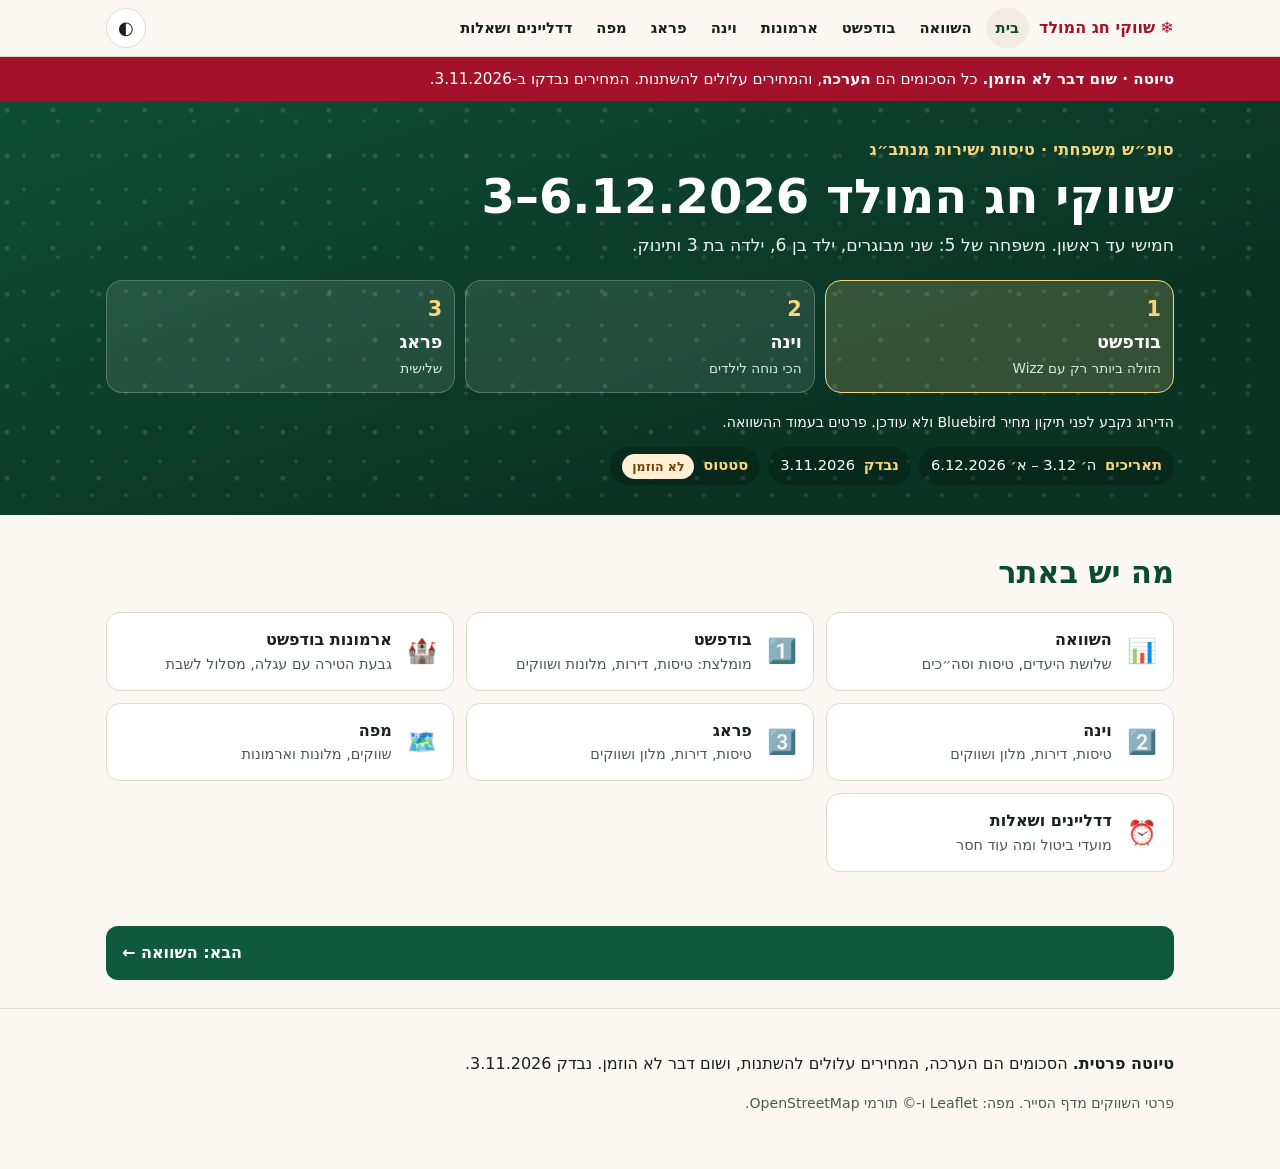
==== commit e1311da4: "Christmas markets: corrected Airbnb totals (21:42-21:49), Bluebird fare fix" ====
--- a/christmas-markets/index.html
+++ b/christmas-markets/index.html
@@ -45,10 +45,11 @@
       <h1 id="hero-title">שווקי חג המולד <span class="nowrap"><bdi class="n">3–6.12.2026</bdi></span></h1>
       <p class="lead">חמישי עד ראשון. משפחה של 5: שני מבוגרים, ילד בן 6, ילדה בת 3 ותינוק.</p>
       <ol class="podium" aria-label="דירוג היעדים">
-        <li class="p1"><a href="#/budapest"><span class="rank">1</span><span class="city">בודפשט</span><span class="why">הכי משתלמת</span></a></li>
+        <li class="p1"><a href="#/budapest"><span class="rank">1</span><span class="city">בודפשט</span><span class="why">הזולה ביותר רק עם Wizz</span></a></li>
         <li class="p2"><a href="#/vienna"><span class="rank">2</span><span class="city">וינה</span><span class="why">הכי נוחה לילדים</span></a></li>
         <li class="p3"><a href="#/prague"><span class="rank">3</span><span class="city">פראג</span><span class="why">שלישית</span></a></li>
       </ol>
+      <p class="small">הדירוג נקבע לפני תיקון מחיר Bluebird ולא עודכן. פרטים בעמוד ההשוואה.</p>
       <ul class="facts">
         <li><span class="k">תאריכים</span> ה׳ <bdi class="n">3.12</bdi> – א׳ <bdi class="n">6.12.2026</bdi></li>
         <li><span class="k">נבדק</span> <bdi class="n">3.11.2026</bdi></li>
@@ -75,37 +76,108 @@
   <section id="compare" data-page="compare" data-title="השוואה" class="block" aria-labelledby="compare-title">
     <div class="wrap">
       <h2 id="compare-title">השוואת יעדים</h2>
+      <h3>חבילה עם מזוודות + Airbnb: סה״כ עדכני לכל המשפחה <span class="badge ok">עדכני</span></h3>
+      <p class="note"><strong>מה כלול:</strong> כל סה״כ כולל טיסות, טרולי, 2 מזוודות רשומות הלוך וחזור ו-3 לילות בדירת Airbnb. נבדק <bdi class="n">3.11</bdi> <bdi class="n">21:42–21:49</bdi> (שעון ישראל). כשמופיעים שני מחירי דירה, הנחנו שהסדר הוא <bdi class="n">3–6.12</bdi> / <bdi class="n">4–7.12</bdi>. ביטול חינם לא נבדק באף דירה. מקור: מנהל שווקי חג המולד. שום דבר לא הוזמן. זו קבוצה נפרדת מדירות Booking שלמטה, ואין לחבר ביניהן.</p>
+      <p class="note"><strong>על הדירוג:</strong> הדירוג 1-2-3 נקבע לפני תיקון מחיר Bluebird ולא עודכן. אחרי התיקון, בקבוצת טיסות בלבד + דירת Booking, וינה (כ-<bdi class="n">₪9,390</bdi>) זולה מבודפשט (כ-<bdi class="n">₪11,270</bdi>). בחבילה עם מזוודות + Airbnb, בודפשט עם Wizz היא הזולה ביותר (<bdi class="n">$2,440–3,332</bdi>).</p>
+      <p class="small muted">תיוג: <span class="badge ok">מאומת</span> נבדק ישירות · <span class="badge calc">מחושב</span> חושב מהמחירים שנמצאו · <span class="badge warn">הערכה</span> הערכה · <span class="badge calc">מחושב/הערכה</span> חלק מחושב וחלק משוער. תאריך חלופי <bdi class="n">4–7.12</bdi>: לטיסות בלבד, אין נתוני שווקים ל-<bdi class="n">7.12</bdi>.</p>
+      <div class="table-wrap">
+      <table class="cmp cmp-now">
+        <caption class="sr-only">סה״כ עדכני כולל כבודה ולינה</caption>
+        <thead><tr><th scope="col">יעד וחברה</th><th scope="col"><bdi class="n">3–6.12</bdi></th><th scope="col"><bdi class="n">4–7.12</bdi> (תאריך חלופי)</th><th scope="col">סטטוס</th><th scope="col">הערות ומקור</th></tr></thead>
+        <tbody>
+          <tr>
+            <th scope="row" data-label="יעד וחברה">בודפשט · Wizz + דירה</th>
+            <td data-label="3–6.12"><span><strong><bdi class="n">$2,440–3,332</bdi></strong><br><small>דירה: <a class="link small" href="https://www.airbnb.com/rooms/1024294824274953717" target="_blank" rel="noopener noreferrer"><bdi dir="ltr">2 BR–2 Queen beds</bdi> ↗</a> · <bdi class="n">$482</bdi></small><br><small class="muted">נבדק <bdi class="n">3.11</bdi> <bdi class="n">21:42–21:49</bdi> (שעון ישראל)</small></span></td>
+            <td data-label="4–7.12 (תאריך חלופי)"><span><strong><bdi class="n">$2,479–3,371</bdi></strong><br><small>דירה: <a class="link small" href="https://www.airbnb.com/rooms/1015793926324007119" target="_blank" rel="noopener noreferrer"><bdi dir="ltr">New Duplex Luxury Loft Suite</bdi> ↗</a> · <bdi class="n">$477</bdi></small><br><small>מדרגות בתוך הדירה</small><br><small class="muted">נבדק <bdi class="n">3.11</bdi> <bdi class="n">21:42–21:49</bdi> (שעון ישראל)</small></span></td>
+            <td data-label="סטטוס"><span><span class="badge calc">מחושב/הערכה</span></span></td>
+            <td data-label="הערות ומקור"><span>טווח, כי מחירי המזוודות וה-Priority מוצגים רק בתהליך ההזמנה</span></td>
+          </tr>
+          <tr>
+            <th scope="row" data-label="יעד וחברה">בודפשט · Wizz + Apaczai 17</th>
+            <td data-label="3–6.12"><span><strong><bdi class="n">$2,793–3,685</bdi></strong><br><small>דירה: <a class="link small" href="https://www.airbnb.com/rooms/29383859" target="_blank" rel="noopener noreferrer"><bdi dir="ltr">Apaczai 17 (Airbnb)</bdi> ↗</a> · <bdi class="n">$835</bdi></small><br><small class="muted">נבדק <bdi class="n">3.11</bdi> <bdi class="n">21:42–21:49</bdi> (שעון ישראל)</small></span></td>
+            <td data-label="4–7.12 (תאריך חלופי)"><span><strong><bdi class="n">$2,868–3,760</bdi></strong><br><small>דירה: <a class="link small" href="https://www.airbnb.com/rooms/29383859" target="_blank" rel="noopener noreferrer"><bdi dir="ltr">Apaczai 17 (Airbnb)</bdi> ↗</a> · <bdi class="n">$866</bdi></small><br><small class="muted">נבדק <bdi class="n">3.11</bdi> <bdi class="n">21:42–21:49</bdi> (שעון ישראל)</small></span></td>
+            <td data-label="סטטוס"><span><span class="badge calc">מחושב/הערכה</span></span></td>
+            <td data-label="הערות ומקור"><span>טווח, כי מחירי המזוודות וה-Priority מוצגים רק בתהליך ההזמנה. זה מחיר Apaczai 17 ב-Airbnb, לא מחיר Booking</span></td>
+          </tr>
+          <tr>
+            <th scope="row" data-label="יעד וחברה">בודפשט · Bluebird + דירה</th>
+            <td data-label="3–6.12"><span><strong><bdi class="n">$3,604</bdi></strong><br><small class="muted">דירה: לא צוין איזו</small><br><small>תינוק על הברכיים; עם מושב לתינוק: <bdi class="n">$3,087</bdi></small><br><small class="muted">נבדק <bdi class="n">3.11</bdi> <bdi class="n">21:42–21:49</bdi> (שעון ישראל)</small></span></td>
+            <td data-label="4–7.12 (תאריך חלופי)"><span><strong><bdi class="n">$4,247</bdi></strong><br><small class="muted">דירה: לא צוין איזו</small><br><small class="muted">נבדק <bdi class="n">3.11</bdi> <bdi class="n">21:42–21:49</bdi> (שעון ישראל)</small></span></td>
+            <td data-label="סטטוס"><span><span class="badge calc">מחושב</span></span></td>
+            <td data-label="הערות ומקור"><span>לא צוין איזו דירה נכללת. <a class="link small" href="https://www.bluebirdair.com/Travel-information/Baggage-allowance" target="_blank" rel="noopener noreferrer">מדיניות כבודה Bluebird ↗</a></span></td>
+          </tr>
+          <tr>
+            <th scope="row" data-label="יעד וחברה">וינה · Austrian + דירה</th>
+            <td data-label="3–6.12"><span><strong><bdi class="n">$2,959–3,026</bdi></strong><br><small>דירה: <a class="link small" href="https://www.airbnb.com/rooms/1809321346840265123" target="_blank" rel="noopener noreferrer"><bdi dir="ltr">Bright 2BR Near Rennweg</bdi> ↗</a> · <bdi class="n">$880</bdi></small><br><small class="muted">נבדק <bdi class="n">3.11</bdi> <bdi class="n">21:42–21:49</bdi> (שעון ישראל)</small></span></td>
+            <td data-label="4–7.12 (תאריך חלופי)"><span><strong><bdi class="n">$2,977–3,044</bdi></strong><br><small>דירה: <a class="link small" href="https://www.airbnb.com/rooms/1809321346840265123" target="_blank" rel="noopener noreferrer"><bdi dir="ltr">Bright 2BR Near Rennweg</bdi> ↗</a> · <bdi class="n">$898</bdi></small><br><small class="muted">נבדק <bdi class="n">3.11</bdi> <bdi class="n">21:42–21:49</bdi> (שעון ישראל)</small></span></td>
+            <td data-label="סטטוס"><span><span class="badge calc">מחושב</span></span></td>
+            <td data-label="הערות ומקור"><span>בתוספת טרולים אם התעריף הוא Basic. מחירי הטיסה של Austrian מ-<bdi class="n">15:24</bdi>. <a class="link small" href="https://www.austrian.com/xx/en/excess-baggage" target="_blank" rel="noopener noreferrer">כבודה עודפת ↗</a> <a class="link small" href="https://www.austrian.com/us/en/plan/tariffs/economy-basic" target="_blank" rel="noopener noreferrer">Economy Basic ↗</a></span></td>
+          </tr>
+          <tr>
+            <th scope="row" data-label="יעד וחברה">פראג · Smartwings + דירה</th>
+            <td data-label="3–6.12"><span><strong><bdi class="n">≥$4,613</bdi></strong><br><small>דירה: <a class="link small" href="https://www.airbnb.com/rooms/20319401" target="_blank" rel="noopener noreferrer"><bdi dir="ltr">RAMOS APARTMENT ANDĚL</bdi> ↗</a> · <bdi class="n">$907</bdi></small><br><small class="muted">נבדק <bdi class="n">3.11</bdi> <bdi class="n">21:42–21:49</bdi> (שעון ישראל)</small></span></td>
+            <td data-label="4–7.12 (תאריך חלופי)"><span><strong><bdi class="n">≥$4,861</bdi></strong><br><small>דירה: <a class="link small" href="https://www.airbnb.com/rooms/20319401" target="_blank" rel="noopener noreferrer"><bdi dir="ltr">RAMOS APARTMENT ANDĚL</bdi> ↗</a> · <bdi class="n">$883</bdi></small><br><small class="muted">נבדק <bdi class="n">3.11</bdi> <bdi class="n">21:42–21:49</bdi> (שעון ישראל)</small></span></td>
+            <td data-label="סטטוס"><span><span class="badge warn">הערכה</span></span></td>
+            <td data-label="הערות ומקור"><span><strong>לא כולל את התינוק</strong> (לפי הנתון הקודם; לא אושר מחדש)</span></td>
+          </tr>
+          <tr>
+            <th scope="row" data-label="יעד וחברה">פראג · Israir + דירה</th>
+            <td data-label="3–6.12"><span><strong><bdi class="n">$5,192</bdi></strong><br><small>דירה: <a class="link small" href="https://www.airbnb.com/rooms/20319401" target="_blank" rel="noopener noreferrer"><bdi dir="ltr">RAMOS APARTMENT ANDĚL</bdi> ↗</a> · <bdi class="n">$907</bdi></small><br><small class="muted">נבדק <bdi class="n">3.11</bdi> <bdi class="n">21:42–21:49</bdi> (שעון ישראל)</small></span></td>
+            <td data-label="4–7.12 (תאריך חלופי)"><span><strong><bdi class="n">$6,798</bdi></strong><br><small>דירה: <a class="link small" href="https://www.airbnb.com/rooms/20319401" target="_blank" rel="noopener noreferrer"><bdi dir="ltr">RAMOS APARTMENT ANDĚL</bdi> ↗</a> · <bdi class="n">$883</bdi></small><br><small class="muted">נבדק <bdi class="n">3.11</bdi> <bdi class="n">21:42–21:49</bdi> (שעון ישראל)</small></span></td>
+            <td data-label="סטטוס"><span><span class="badge calc">מחושב</span></span></td>
+            <td data-label="הערות ומקור"><span>אותה דירה כמו בשורת Smartwings</span></td>
+          </tr>
+        </tbody>
+      </table>
+      </div>
+      <div class="cards" style="margin-top:14px">
+        <article class="card weather">
+          <h4>Bluebird: כבודה וכללים</h4>
+          <ul class="kv">
+            <li><span class="k">כלול</span> רק תיק אישי עד <bdi class="n">4</bdi> ק״ג</li>
+            <li><span class="k">טרולי</span> <bdi class="n">€25</bdi> באונליין, <bdi class="n">€33</bdi> בשדה</li>
+            <li><span class="k">מזוודה <bdi class="n">20</bdi> ק״ג</span> <bdi class="n">€52</bdi> באונליין, <bdi class="n">€99</bdi> בשדה</li>
+            <li><span class="k">עגלה</span> נמסרת בפתח המטוס</li>
+            <li><span class="k">ביטול</span> הכרטיסים לא ניתנים להחזר, חוץ מזכות הביטול החוקית של <bdi class="n">14</bdi> יום, או תוספת Refund Your Ticket (<bdi class="n">90%</bdi> החזר, אפשר לקנות רק בזמן ההזמנה)</li>
+            <li><span class="k">דייקנות</span> <bdi class="n">28.7%</bdi> טיסות בזמן בנתב״ג · <a class="link small" href="https://www.tlvflights.com/airlines/BZ/" target="_blank" rel="noopener noreferrer">tlvflights ↗</a></li>
+          </ul>
+          <a class="link small" href="https://www.bluebirdair.com/Travel-information/Baggage-allowance" target="_blank" rel="noopener noreferrer">מדיניות כבודה Bluebird ↗</a>
+        </article>
+      </div>
+
+      <h3>נתון קודם: טיסות בלבד + דירת Booking (בלי כבודה רשומה)</h3>
+      <p class="note"><strong>נתון קודם:</strong> הסה״כים בטבלה הזו <strong>לא כוללים מזוודות רשומות</strong>, ולכן הם נמוכים מהסה״כ העדכני. הם נשארים להשוואת הדירות והמלונות.</p>
       <p class="note"><strong>טיסות:</strong> שעות מקומיות, המראה→נחיתה. מקור: Google Flights, הלוך-חזור ל-5 כולל התינוק, בלי מזוודה רשומה.</p>
       <p class="note"><strong>דירות:</strong> מקור Booking, נבדק בזמן אמת ב-<bdi class="n">3.11.2026</bdi>, ל-3 לילות <bdi class="n">3–6.12</bdi> כולל מסים. בכל הדירות יש מטבח, עריסה לפי בקשה וביטול חינם, והן במרחק של עד <bdi class="n">1.5</bdi> ק״מ מהשוק. מעלית מצוינת רק איפה שנכתב במודעה. לא הוזמן. דירות הן האפשרות המועדפת, מלונות כגיבוי.</p>
       <p class="note"><strong>הערכה:</strong> הסה״כים משוערים, לא סופיים, ועלולים להשתנות. שום דבר לא הוזמן. הסה״כ הראשי הוא טיסות הלוך-חזור לכל המשפחה + דירה ל-3 לילות, <strong>לא כולל מזוודות, אוכל ואטרקציות</strong>. החלופה עם מלון (גיבוי) כוללת גם הקצבה משוערת לתחבורה, אוכל ואטרקציות (הפירוט המדויק עוד ממתין). שערים: <bdi class="n">$1=₪3.152</bdi>, <bdi class="n">€1=₪3.52</bdi>, <bdi class="n">€1≈365 HUF</bdi></p>
       <div class="table-wrap">
       <table class="cmp">
         <caption class="sr-only">השוואה בין בודפשט, וינה ופראג</caption>
-        <thead><tr><th scope="col">יעד</th><th scope="col">טיסות</th><th scope="col">דירה (מועדף)</th><th scope="col">מלון (גיבוי)</th><th scope="col">שוק מרכזי</th><th scope="col">סה״כ משוער</th></tr></thead>
+        <thead><tr><th scope="col">יעד</th><th scope="col">טיסות</th><th scope="col">דירת Booking</th><th scope="col">מלון (גיבוי)</th><th scope="col">שוק מרכזי</th><th scope="col">טיסות בלבד + דירת Booking (קודם)</th></tr></thead>
         <tbody>
           <tr class="rec">
-            <th scope="row" data-label="יעד"><span class="rank-dot">1</span> בודפשט <span class="badge ok">מומלץ</span><br><small>הכי משתלמת</small></th>
-            <td data-label="טיסות"><span>Bluebird <bdi class="n">BZ444</bdi> · <bdi class="n">$2,068</bdi> (כ-<bdi class="n">₪6,518</bdi>)<span class="ftimes"><span>הלוך <bdi class="n">10:30→13:05</bdi></span><span>חזור <bdi class="n">14:05→18:20</bdi></span></span><a class="link small" href="https://www.google.com/travel/flights/search?tfs=CBwQAhoeEgoyMDI2LTEyLTAzagcIARIDVExWcgcIARIDQlVEGh4SCjIwMjYtMTItMDZqBwgBEgNCVURyBwgBEgNUTFZAAUABQAJAAkADSAFwAYIBCwj___________8BmAEB&amp;hl=en&amp;curr=USD" target="_blank" rel="noopener noreferrer">Google Flights ↗</a></span></td>
-            <td data-label="דירה (מועדף)"><span><strong>BP-EST Város</strong> · <bdi class="n">€888</bdi><br><small><bdi class="n">450</bdi> מ׳ מהשוק · <bdi class="n">71</bdi> מ״ר · <span class="nowrap">ביטול עד <bdi class="n">2.12</bdi></span></small><br><a class="link small" href="https://www.booking.com/hotel/hu/bp-est-varos.html?checkin=2026-12-03&amp;checkout=2026-12-06&amp;group_adults=2&amp;group_children=3&amp;age=6&amp;age=3&amp;age=0&amp;no_rooms=1" target="_blank" rel="noopener noreferrer">Booking ↗</a></span></td>
-            <td data-label="מלון (גיבוי)"><span>Exe Budapest Center · <bdi class="n">€1,739</bdi> (כ-<bdi class="n">₪6,120</bdi>)</span></td>
+            <th scope="row" data-label="יעד"><span class="rank-dot">1</span> בודפשט <span class="badge ok">מומלץ</span><br><small>הזולה ביותר רק עם Wizz + Airbnb</small></th>
+            <td data-label="טיסות"><span>Bluebird <bdi class="n">BZ444</bdi> · <bdi class="n">$2,584</bdi> (כ-<bdi class="n">₪8,145</bdi>, תינוק על הברכיים)<span class="ftimes"><span>הלוך <bdi class="n">10:30→13:05</bdi></span><span>חזור <bdi class="n">14:05→18:20</bdi></span></span><a class="link small" href="https://www.google.com/travel/flights/search?tfs=CBwQAhoeEgoyMDI2LTEyLTAzagcIARIDVExWcgcIARIDQlVEGh4SCjIwMjYtMTItMDZqBwgBEgNCVURyBwgBEgNUTFZAAUABQAJAAkADSAFwAYIBCwj___________8BmAEB&amp;hl=en&amp;curr=USD" target="_blank" rel="noopener noreferrer">Google Flights ↗</a></span></td>
+            <td data-label="דירת Booking"><span><strong>BP-EST Város</strong> · <bdi class="n">€888</bdi><br><small><bdi class="n">450</bdi> מ׳ מהשוק · <bdi class="n">71</bdi> מ״ר · <span class="nowrap">ביטול עד <bdi class="n">2.12</bdi></span></small><br><a class="link small" href="https://www.booking.com/hotel/hu/bp-est-varos.html?checkin=2026-12-03&amp;checkout=2026-12-06&amp;group_adults=2&amp;group_children=3&amp;age=6&amp;age=3&amp;age=0&amp;no_rooms=1" target="_blank" rel="noopener noreferrer">Booking ↗</a></span></td>
+            <td data-label="מלון (גיבוי)"><span>Exe Budapest Center · <bdi class="n">€1,739</bdi> (כ-<bdi class="n">₪6,121</bdi>)</span></td>
             <td data-label="שוק מרכזי"><span>Vörösmarty + Advent Bazilika</span></td>
-            <td data-label="סה״כ משוער"><span><strong>כ-<bdi class="n">₪9,640</bdi></strong><br><small>טיסות + דירה · הערכה</small><br><small class="muted">עם מלון והקצבה: כ-<bdi class="n">₪15,000–16,300</bdi></small></span></td>
+            <td data-label="טיסות בלבד + דירת Booking (קודם)"><span><strong>כ-<bdi class="n">₪11,270</bdi></strong><br><small>נתון קודם · טיסות בלבד + דירת Booking · הערכה</small><br><small class="muted">טיסות + מלון (גיבוי): כ-<bdi class="n">₪14,270</bdi></small><br><small class="muted">עם מלון והקצבה: כ-<bdi class="n">₪16,600–17,900</bdi></small></span></td>
           </tr>
           <tr>
             <th scope="row" data-label="יעד"><span class="rank-dot">2</span> וינה<br><small>הכי נוחה לילדים</small></th>
-            <td data-label="טיסות"><span>Austrian · כ-<bdi class="n">₪6,061</bdi> (כולל מושב לתינוק)<span class="ftimes"><span>הלוך <bdi class="n">OS80</bdi> <bdi class="n">15:40→18:25</bdi> או <bdi class="n">OS84</bdi> <bdi class="n">05:55→08:40</bdi></span><span>חזור <bdi class="n">10:20→14:45</bdi> או <bdi class="n">20:15→00:40</bdi></span></span><a class="link small" href="https://www.google.com/travel/flights/search?tfs=CBwQAhoeEgoyMDI2LTEyLTAzagcIARIDVExWcgcIARIDVklFGh4SCjIwMjYtMTItMDZqBwgBEgNWSUVyBwgBEgNUTFZAAUABQAJAAkADSAFwAYIBCwj___________8BmAEB&amp;hl=en&amp;curr=USD" target="_blank" rel="noopener noreferrer">Google Flights ↗</a></span></td>
-            <td data-label="דירה (מועדף)"><span><strong>Rothensteiner (אפרטהוטל)</strong> · <bdi class="n">€950</bdi><br><small><bdi class="n">1.1</bdi> ק״מ מהשוק · <bdi class="n">70</bdi> מ״ר · <span class="nowrap">ביטול עד <bdi class="n">19.11</bdi></span></small><br><a class="link small" href="https://www.booking.com/hotel/at/rothensteiner.html?checkin=2026-12-03&amp;checkout=2026-12-06&amp;group_adults=2&amp;group_children=3&amp;age=6&amp;age=3&amp;age=0&amp;no_rooms=1" target="_blank" rel="noopener noreferrer">Booking ↗</a></span></td>
+            <td data-label="טיסות"><span>Austrian · כ-<bdi class="n">$1,917</bdi> (כ-<bdi class="n">₪6,042</bdi>, כולל התינוק)<span class="ftimes"><span>הלוך <bdi class="n">OS80</bdi> <bdi class="n">15:40→18:25</bdi> או <bdi class="n">OS84</bdi> <bdi class="n">05:55→08:40</bdi></span><span>חזור <bdi class="n">10:20→14:45</bdi> או <bdi class="n">20:15→00:40</bdi></span></span><a class="link small" href="https://www.google.com/travel/flights/search?tfs=CBwQAhoeEgoyMDI2LTEyLTAzagcIARIDVExWcgcIARIDVklFGh4SCjIwMjYtMTItMDZqBwgBEgNWSUVyBwgBEgNUTFZAAUABQAJAAkADSAFwAYIBCwj___________8BmAEB&amp;hl=en&amp;curr=USD" target="_blank" rel="noopener noreferrer">Google Flights ↗</a></span></td>
+            <td data-label="דירת Booking"><span><strong>Rothensteiner (אפרטהוטל)</strong> · <bdi class="n">€950</bdi><br><small><bdi class="n">1.1</bdi> ק״מ מהשוק · <bdi class="n">70</bdi> מ״ר · <span class="nowrap">ביטול עד <bdi class="n">19.11</bdi></span></small><br><a class="link small" href="https://www.booking.com/hotel/at/rothensteiner.html?checkin=2026-12-03&amp;checkout=2026-12-06&amp;group_adults=2&amp;group_children=3&amp;age=6&amp;age=3&amp;age=0&amp;no_rooms=1" target="_blank" rel="noopener noreferrer">Booking ↗</a></span></td>
             <td data-label="מלון (גיבוי)"><span>The Weekend Hotel · <bdi class="n">€2,198</bdi> (כ-<bdi class="n">₪7,740</bdi>)</span></td>
             <td data-label="שוק מרכזי"><span>Rathausplatz</span></td>
-            <td data-label="סה״כ משוער"><span><strong>כ-<bdi class="n">₪9,390</bdi></strong><br><small>טיסות + דירה · הערכה</small><br><small class="muted">עם מלון והקצבה: כ-<bdi class="n">₪16,800–18,500</bdi></small></span></td>
+            <td data-label="טיסות בלבד + דירת Booking (קודם)"><span><strong>כ-<bdi class="n">₪9,390</bdi></strong><br><small>נתון קודם · טיסות בלבד + דירת Booking · הערכה</small><br><small class="muted">טיסות + מלון (גיבוי): כ-<bdi class="n">₪13,780</bdi></small><br><small class="muted">עם מלון והקצבה: כ-<bdi class="n">₪16,800–18,500</bdi></small></span></td>
           </tr>
           <tr>
             <th scope="row" data-label="יעד"><span class="rank-dot">3</span> פראג</th>
             <td data-label="טיסות"><span>Israir <bdi class="n">6H763</bdi> · <bdi class="n">₪9,544</bdi><span class="ftimes"><span>הלוך <bdi class="n">13:30→16:35</bdi></span><span>חזור <bdi class="n">13:20→18:00</bdi></span></span><a class="link small" href="https://www.google.com/travel/flights/search?tfs=CBwQAho_EgoyMDI2LTEyLTAzIh8KA1RMVhIKMjAyNi0xMi0wMxoDUFJHKgI2SDIDNzYzagcIARIDVExWcgcIARIDUFJHGh4SCjIwMjYtMTItMDZqBwgBEgNQUkdyBwgBEgNUTFZAAUABQAJAAkADSAFwAYIBCwj___________8BmAEB&amp;hl=en&amp;curr=USD" target="_blank" rel="noopener noreferrer">Google Flights ↗</a></span></td>
-            <td data-label="דירה (מועדף)"><span><strong>Aparthotel Rimska 14</strong> · <bdi class="n">€1,196</bdi><br><small><bdi class="n">1.4</bdi> ק״מ מהכיכר · <bdi class="n">43</bdi> מ״ר · <span class="nowrap">ביטול עד <bdi class="n">28.11</bdi></span></small><br><a class="link small" href="https://www.booking.com/hotel/cz/rimska-14-residence.html?checkin=2026-12-03&amp;checkout=2026-12-06&amp;group_adults=2&amp;group_children=3&amp;age=6&amp;age=3&amp;age=0&amp;no_rooms=1" target="_blank" rel="noopener noreferrer">Booking ↗</a></span></td>
+            <td data-label="דירת Booking"><span><strong>Aparthotel Rimska 14</strong> · <bdi class="n">€1,196</bdi><br><small><bdi class="n">1.4</bdi> ק״מ מהכיכר · <bdi class="n">43</bdi> מ״ר · <span class="nowrap">ביטול עד <bdi class="n">28.11</bdi></span></small><br><a class="link small" href="https://www.booking.com/hotel/cz/rimska-14-residence.html?checkin=2026-12-03&amp;checkout=2026-12-06&amp;group_adults=2&amp;group_children=3&amp;age=6&amp;age=3&amp;age=0&amp;no_rooms=1" target="_blank" rel="noopener noreferrer">Booking ↗</a></span></td>
             <td data-label="מלון (גיבוי)"><span>Residence BENE <bdi class="n">3*</bdi> · <bdi class="n">€1,438</bdi> (כ-<bdi class="n">₪5,060</bdi>, 3 לילות, כולל ארוחת בוקר)</span></td>
             <td data-label="שוק מרכזי"><span>כיכר העיר העתיקה וכיכר ואצלב</span></td>
-            <td data-label="סה״כ משוער"><span><strong>כ-<bdi class="n">₪13,750</bdi></strong><br><small>טיסות + דירה · הערכה</small><br><small class="muted">עם מלון והקצבה: כ-<bdi class="n">₪16,800–17,900</bdi></small></span></td>
+            <td data-label="טיסות בלבד + דירת Booking (קודם)"><span><strong>כ-<bdi class="n">₪13,750</bdi></strong><br><small>נתון קודם · טיסות בלבד + דירת Booking · הערכה</small><br><small class="muted">טיסות + מלון (גיבוי): כ-<bdi class="n">₪14,610</bdi></small><br><small class="muted">עם מלון והקצבה: כ-<bdi class="n">₪16,800–17,900</bdi></small></span></td>
           </tr>
         </tbody>
       </table>
@@ -130,16 +202,68 @@
   <!-- BUDAPEST -->
   <section id="budapest" data-page="budapest" data-title="בודפשט" class="block city" aria-labelledby="bud-title">
     <div class="wrap">
-      <header class="city-head"><span class="rank-big">1</span><div><h2 id="bud-title">בודפשט</h2><p class="muted">הכי משתלמת · מומלצת</p></div></header>
-
-      <h3>טיסות</h3>
+      <header class="city-head"><span class="rank-big">1</span><div><h2 id="bud-title">בודפשט</h2><p class="muted">דורגה ראשונה לפני תיקון מחיר Bluebird</p></div></header>
+
+      <div class="total now">
+        <span>חבילה עם מזוודות + Airbnb · בודפשט <span class="badge ok">עדכני</span></span>
+        <small><strong>Wizz + דירה:</strong> <bdi class="n">3–6.12</bdi> <bdi class="n">$2,440–3,332</bdi> (<bdi dir="ltr">2 BR–2 Queen beds</bdi>, <bdi class="n">$482</bdi>) · <bdi class="n">4–7.12</bdi> (תאריך חלופי) <bdi class="n">$2,479–3,371</bdi> (<bdi dir="ltr">New Duplex Luxury Loft Suite</bdi>, <bdi class="n">$477</bdi>) <span class="badge calc">מחושב/הערכה</span><br>טווח, כי מחירי המזוודות וה-Priority מוצגים רק בתהליך ההזמנה</small>
+        <small><strong>Wizz + <bdi dir="ltr">Apaczai 17 (Airbnb)</bdi>:</strong> <bdi class="n">3–6.12</bdi> <bdi class="n">$2,793–3,685</bdi> (<bdi class="n">$835</bdi>) · <bdi class="n">4–7.12</bdi> <bdi class="n">$2,868–3,760</bdi> (<bdi class="n">$866</bdi>) <span class="badge calc">מחושב/הערכה</span></small>
+        <small><strong>Bluebird + דירה:</strong> <bdi class="n">3–6.12</bdi> <bdi class="n">$3,604</bdi> עם תינוק על הברכיים (<bdi class="n">$3,087</bdi> עם מושב לתינוק) · <bdi class="n">4–7.12</bdi> <bdi class="n">$4,247</bdi> <span class="badge calc">מחושב</span><br>לא צוין איזו דירה נכללת</small>
+        <small>כל סה״כ כולל טיסות, טרולי, 2 מזוודות רשומות הלוך וחזור ו-3 לילות בדירת Airbnb. נבדק <bdi class="n">3.11</bdi> <bdi class="n">21:42–21:49</bdi> (שעון ישראל). ביטול חינם לא נבדק באף דירה. נפרד מדירות Booking, אין לחבר ביניהן. לא הוזמן.</small>
+      </div>
+
+      <h3>דירות Airbnb (בחבילה עם מזוודות)</h3>
+      <div class="cards">
+        <article class="card">
+          <h4><bdi dir="ltr">2 BR–2 Queen beds</bdi></h4>
+          <ul class="kv">
+            <li><span class="k">תאריכים ומחיר</span> <bdi class="n">3–6.12</bdi>: <bdi class="n">$482</bdi></li>
+            <li><span class="k">מעלית</span> <span class="muted">לא צוין</span></li>
+            <li><span class="k">עריסה</span> <span class="muted">לא צוין</span></li>
+            <li><span class="k">גישה לעגלה</span> <span class="muted">לא נבדק</span></li>
+            <li><span class="k">ביטול חינם</span> <span class="muted">לא נבדק</span></li>
+            <li><span class="k">נבדק</span> <bdi class="n">3.11</bdi> <bdi class="n">21:42–21:49</bdi> (שעון ישראל)</li>
+          </ul>
+          <a class="btn" href="https://www.airbnb.com/rooms/1024294824274953717" target="_blank" rel="noopener noreferrer">ב-Airbnb ↗</a>
+        </article>
+        <article class="card">
+          <h4><bdi dir="ltr">New Duplex Luxury Loft Suite</bdi></h4>
+          <ul class="kv">
+            <li><span class="k">תאריכים ומחיר</span> <bdi class="n">4–7.12</bdi>: <bdi class="n">$477</bdi></li>
+            <li><span class="k">מדרגות</span> יש מדרגות בתוך הדירה</li>
+            <li><span class="k">מעלית</span> <span class="muted">לא צוין</span></li>
+            <li><span class="k">עריסה</span> <span class="muted">לא צוין</span></li>
+            <li><span class="k">גישה לעגלה</span> <span class="muted">לא נבדק</span></li>
+            <li><span class="k">ביטול חינם</span> <span class="muted">לא נבדק</span></li>
+            <li><span class="k">נבדק</span> <bdi class="n">3.11</bdi> <bdi class="n">21:42–21:49</bdi> (שעון ישראל)</li>
+          </ul>
+          <a class="btn" href="https://www.airbnb.com/rooms/1015793926324007119" target="_blank" rel="noopener noreferrer">ב-Airbnb ↗</a>
+        </article>
+        <article class="card">
+          <h4><bdi dir="ltr">Apaczai 17 (Airbnb)</bdi></h4>
+          <ul class="kv">
+            <li><span class="k">תאריכים ומחיר</span> <bdi class="n">3–6.12</bdi> / <bdi class="n">4–7.12</bdi>: <bdi class="n">$835</bdi> / <bdi class="n">$866</bdi></li>
+            <li><span class="k">הנחה</span> סדר המחירים לפי <bdi class="n">3–6.12</bdi> / <bdi class="n">4–7.12</bdi></li>
+            <li><span class="k">הערה</span> אותו שם כמו דירת Booking ‏Apaczai 17 (<bdi class="n">€715</bdi>). נפרד מקבוצת Booking</li>
+            <li><span class="k">מעלית</span> <span class="muted">לא צוין</span></li>
+            <li><span class="k">עריסה</span> <span class="muted">לא צוין</span></li>
+            <li><span class="k">גישה לעגלה</span> <span class="muted">לא נבדק</span></li>
+            <li><span class="k">ביטול חינם</span> <span class="muted">לא נבדק</span></li>
+            <li><span class="k">נבדק</span> <bdi class="n">3.11</bdi> <bdi class="n">21:42–21:49</bdi> (שעון ישראל)</li>
+          </ul>
+          <a class="btn" href="https://www.airbnb.com/rooms/29383859" target="_blank" rel="noopener noreferrer">ב-Airbnb ↗</a>
+        </article>
+      </div>
+
+
+      <h3>טיסות (מחירים קודמים, בלי כבודה רשומה)</h3>
       <div class="cards">
         <article class="card">
           <h4>Bluebird · ישירה <span class="badge ok">מומלץ</span></h4>
           <ul class="kv">
             <li><span class="k">הלוך</span> <bdi class="n">10:30 → 13:05</bdi></li>
             <li><span class="k">חזור</span> <bdi class="n">14:05 → 18:20</bdi></li>
-            <li><span class="k">מחיר</span> <bdi class="n">$2,068</bdi> (כ-<bdi class="n">₪6,518</bdi>)</li>
+            <li><span class="k">טיסה בלבד</span> <bdi class="n">$2,584</bdi> (כ-<bdi class="n">₪8,145</bdi>), תינוק על הברכיים</li>
             <li><span class="k">טיסה</span> <bdi class="n">BZ444</bdi>, כולל התינוק, בלי מזוודה רשומה</li>
           </ul>
           <a class="link small" href="https://www.google.com/travel/flights/search?tfs=CBwQAhoeEgoyMDI2LTEyLTAzagcIARIDVExWcgcIARIDQlVEGh4SCjIwMjYtMTItMDZqBwgBEgNCVURyBwgBEgNUTFZAAUABQAJAAkADSAFwAYIBCwj___________8BmAEB&amp;hl=en&amp;curr=USD" target="_blank" rel="noopener noreferrer">חיפוש הלוך-חזור ל-5 ↗</a>
@@ -148,17 +272,29 @@
         <article class="card">
           <h4>Wizz · חלופה זולה</h4>
           <ul class="kv">
-            <li><span class="k">מחיר</span> <bdi class="n">$1,702</bdi></li>
+            <li><span class="k">טיסה בלבד</span> <bdi class="n">$1,780</bdi> (כ-<bdi class="n">₪5,611</bdi>), במחיר הזול ביותר</li>
             <li><span class="k">תוספות</span> <bdi class="n">€35</bdi> לטיסה על התינוק, ו-Priority של <bdi class="n">€10–60</bdi> לנוסע לטיסה</li>
-            <li><span class="k">בשעות יום</span> הלוך <bdi class="n">10:10→12:45</bdi>, חזור <bdi class="n">14:20→18:35</bdi>, <bdi class="n">$2,877</bdi></li>
-            <li><span class="k">הכי זול</span> הלוך בערב <bdi class="n">19:30</bdi>, חזור <bdi class="n">05:00→09:15</bdi></li>
+            <li><span class="k">בשעות יום</span> הלוך <bdi class="n">10:10→12:45</bdi>, חזור <bdi class="n">14:20→18:35</bdi>, <bdi class="n">$2,877</bdi> (כ-<bdi class="n">₪9,068</bdi>)</li>
+            <li><span class="k">הכי זול</span> <bdi class="n">$1,780</bdi>: הלוך בערב <bdi class="n">19:30</bdi>, חזור <bdi class="n">05:00→09:15</bdi></li>
             <li><span class="k">כבודה</span> בלי Priority רק תיק מתחת למושב. מחיר ה-Priority לא מוצג</li>
           </ul>
           <a class="btn" href="https://www.wizzair.com/en-gb/booking/select-flight/TLV/BUD/2026-12-03/2026-12-06/2/2/1" target="_blank" rel="noopener noreferrer">ב-Wizz Air ↗</a>
         </article>
-      </div>
-
-      <h3>דירות עם מטבח (מועדף)</h3>
+        <article class="card weather">
+          <h4>Bluebird: כבודה וכללים</h4>
+          <ul class="kv">
+            <li><span class="k">כלול</span> רק תיק אישי עד <bdi class="n">4</bdi> ק״ג</li>
+            <li><span class="k">טרולי</span> <bdi class="n">€25</bdi> באונליין, <bdi class="n">€33</bdi> בשדה</li>
+            <li><span class="k">מזוודה <bdi class="n">20</bdi> ק״ג</span> <bdi class="n">€52</bdi> באונליין, <bdi class="n">€99</bdi> בשדה</li>
+            <li><span class="k">עגלה</span> נמסרת בפתח המטוס</li>
+            <li><span class="k">ביטול</span> הכרטיסים לא ניתנים להחזר, חוץ מזכות הביטול החוקית של <bdi class="n">14</bdi> יום, או תוספת Refund Your Ticket (<bdi class="n">90%</bdi> החזר, אפשר לקנות רק בזמן ההזמנה)</li>
+            <li><span class="k">דייקנות</span> <bdi class="n">28.7%</bdi> טיסות בזמן בנתב״ג · <a class="link small" href="https://www.tlvflights.com/airlines/BZ/" target="_blank" rel="noopener noreferrer">tlvflights ↗</a></li>
+          </ul>
+          <a class="link small" href="https://www.bluebirdair.com/Travel-information/Baggage-allowance" target="_blank" rel="noopener noreferrer">מדיניות כבודה Bluebird ↗</a>
+        </article>
+      </div>
+
+      <h3>דירות Booking עם מטבח (לנתון הקודם: טיסות בלבד + דירת Booking)</h3>
       <p class="note"><strong>דירות:</strong> מקור Booking, נבדק בזמן אמת ב-<bdi class="n">3.11.2026</bdi>, ל-3 לילות <bdi class="n">3–6.12</bdi> כולל מסים. בכל הדירות יש מטבח, עריסה לפי בקשה וביטול חינם, והן במרחק של עד <bdi class="n">1.5</bdi> ק״מ מהשוק. מעלית מצוינת רק איפה שנכתב במודעה. לא הוזמן.</p>
       <div class="cards">
         <article class="card">
@@ -197,7 +333,7 @@
           <ul class="kv">
             <li><span class="k">חדר</span> סוויטה 83 מ״ר, 2 חדרי שינה</li>
             <li><span class="k">מיקום</span> 700 מ׳ מ-Vörösmarty</li>
-            <li><span class="k">מחיר</span> <bdi class="n">€1,739</bdi> (כ-<bdi class="n">₪6,120</bdi>) ל-3 לילות</li>
+            <li><span class="k">מחיר</span> <bdi class="n">€1,739</bdi> (כ-<bdi class="n">₪6,121</bdi>) ל-3 לילות</li>
           </ul>
           <a class="btn" href="https://www.booking.com/hotel/hu/eurostars-budapest-center.html?checkin=2026-12-03&amp;checkout=2026-12-06&amp;group_adults=2&amp;group_children=3&amp;age=6&amp;age=3&amp;age=0&amp;no_rooms=1" target="_blank" rel="noopener noreferrer">ב-Booking ↗</a>
         </article>
@@ -282,14 +418,16 @@
       </div>
 
       <div class="total">
-        <span>סה״כ משוער: Bluebird + BP-EST Város</span>
-        <strong>כ-<bdi class="n">₪9,640</bdi></strong>
+        <span>נתון קודם · טיסות בלבד + דירת Booking: Bluebird + BP-EST Város</span>
+        <strong>כ-<bdi class="n">₪11,270</bdi></strong>
+        <small><bdi class="n">₪8,145</bdi> טיסות + <bdi class="n">₪3,126</bdi> דירה</small>
         <small>הערכה בלבד: טיסות + דירה ל-3 לילות. לא כולל מזוודות, אוכל ואטרקציות · לא הוזמן · נבדק <bdi class="n">3.11.2026</bdi></small>
         <small>שערים: <bdi class="n">$1=₪3.152</bdi>, <bdi class="n">€1=₪3.52</bdi></small>
       </div>
       <div class="total">
-        <span>חלופה: סה״כ משוער עם המלון המרכזי (גיבוי)</span>
-        <strong>כ-<bdi class="n">₪15,000–16,300</bdi></strong>
+        <span>נתון קודם · חלופה עם המלון המרכזי (גיבוי)</span>
+        <strong>כ-<bdi class="n">₪16,600–17,900</bdi></strong>
+        <small>מזה טיסות + מלון: כ-<bdi class="n">₪14,270</bdi> (<bdi class="n">₪8,145</bdi> + <bdi class="n">₪6,121</bdi>); השאר הקצבה משוערת</small>
         <small>הערכה בלבד · המחירים עלולים להשתנות · לא הוזמן · נבדק <bdi class="n">3.11.2026</bdi></small>
         <small>הסה״כ כולל טיסות הלוך-חזור לכל המשפחה ומלון מרכזי ל-3 לילות. השאר הוא הקצבה משוערת לתחבורה, אוכל ואטרקציות (הפירוט המדויק עוד ממתין). שערים: <bdi class="n">$1=₪3.152</bdi>, <bdi class="n">€1=₪3.52</bdi>, <bdi class="n">€1≈365 HUF</bdi></small>
       </div>
@@ -400,12 +538,37 @@
     <div class="wrap">
       <header class="city-head"><span class="rank-big">2</span><div><h2 id="vie-title">וינה</h2><p class="muted">הכי נוחה לילדים</p></div></header>
 
-      <h3>טיסות</h3>
+      <div class="total now">
+        <span>חבילה עם מזוודות + Airbnb · וינה <span class="badge ok">עדכני</span></span>
+        <small><strong>Austrian + דירה:</strong> <bdi class="n">3–6.12</bdi> <bdi class="n">$2,959–3,026</bdi> · <bdi class="n">4–7.12</bdi> (תאריך חלופי) <bdi class="n">$2,977–3,044</bdi> <span class="badge calc">מחושב</span></small>
+        <small>דירה: <bdi dir="ltr">Bright 2BR Near Rennweg</bdi> (<bdi class="n">$880</bdi> / <bdi class="n">$898</bdi>). בתוספת טרולים אם התעריף הוא Basic. מחירי הטיסה של Austrian מ-<bdi class="n">15:24</bdi>. <a class="link small" href="https://www.austrian.com/xx/en/excess-baggage" target="_blank" rel="noopener noreferrer">כבודה עודפת ↗</a> <a class="link small" href="https://www.austrian.com/us/en/plan/tariffs/economy-basic" target="_blank" rel="noopener noreferrer">Economy Basic ↗</a></small>
+        <small>כל סה״כ כולל טיסות, טרולי, 2 מזוודות רשומות הלוך וחזור ו-3 לילות בדירת Airbnb. נבדק <bdi class="n">3.11</bdi> <bdi class="n">21:42–21:49</bdi> (שעון ישראל). ביטול חינם לא נבדק באף דירה. נפרד מדירות Booking, אין לחבר ביניהן. לא הוזמן.</small>
+      </div>
+
+      <h3>דירות Airbnb (בחבילה עם מזוודות)</h3>
+      <div class="cards">
+        <article class="card">
+          <h4><bdi dir="ltr">Bright 2BR Near Rennweg</bdi></h4>
+          <ul class="kv">
+            <li><span class="k">תאריכים ומחיר</span> <bdi class="n">3–6.12</bdi> / <bdi class="n">4–7.12</bdi>: <bdi class="n">$880</bdi> / <bdi class="n">$898</bdi></li>
+            <li><span class="k">הנחה</span> סדר המחירים לפי <bdi class="n">3–6.12</bdi> / <bdi class="n">4–7.12</bdi></li>
+            <li><span class="k">מעלית</span> <span class="muted">לא צוין</span></li>
+            <li><span class="k">עריסה</span> <span class="muted">לא צוין</span></li>
+            <li><span class="k">גישה לעגלה</span> <span class="muted">לא נבדק</span></li>
+            <li><span class="k">ביטול חינם</span> <span class="muted">לא נבדק</span></li>
+            <li><span class="k">נבדק</span> <bdi class="n">3.11</bdi> <bdi class="n">21:42–21:49</bdi> (שעון ישראל)</li>
+          </ul>
+          <a class="btn" href="https://www.airbnb.com/rooms/1809321346840265123" target="_blank" rel="noopener noreferrer">ב-Airbnb ↗</a>
+        </article>
+      </div>
+
+
+      <h3>טיסות (מחירים קודמים, בלי כבודה רשומה)</h3>
       <div class="cards">
         <article class="card">
           <h4>Austrian</h4>
           <ul class="kv">
-            <li><span class="k">מחיר</span> כ-<bdi class="n">₪6,061</bdi> (כולל מושב לתינוק)</li>
+            <li><span class="k">טיסה בלבד</span> כ-<bdi class="n">$1,917</bdi> (כ-<bdi class="n">₪6,042</bdi>, כולל התינוק)</li>
             <li><span class="k">הלוך</span> <bdi class="n">OS80</bdi> <bdi class="n">15:40→18:25</bdi> או <bdi class="n">OS84</bdi> <bdi class="n">05:55→08:40</bdi></li>
             <li><span class="k">חזור</span> <bdi class="n">10:20→14:45</bdi> או <bdi class="n">20:15→00:40</bdi></li>
             <li><span class="k">חלופה</span> Bluebird לווינה, הלוך <bdi class="n">10:30→13:15</bdi>, <bdi class="n">$2,506</bdi></li>
@@ -414,7 +577,7 @@
         </article>
       </div>
 
-      <h3>דירות עם מטבח (מועדף)</h3>
+      <h3>דירות Booking עם מטבח (לנתון הקודם: טיסות בלבד + דירת Booking)</h3>
       <p class="note"><strong>דירות:</strong> מקור Booking, נבדק בזמן אמת ב-<bdi class="n">3.11.2026</bdi>, ל-3 לילות <bdi class="n">3–6.12</bdi> כולל מסים. בכל הדירות יש מטבח, עריסה לפי בקשה וביטול חינם, והן במרחק של עד <bdi class="n">1.5</bdi> ק״מ מהשוק. מעלית מצוינת רק איפה שנכתב במודעה. לא הוזמן.</p>
       <div class="cards">
         <article class="card">
@@ -526,14 +689,15 @@
       </div>
 
       <div class="total">
-        <span>סה״כ משוער: Austrian + Rothensteiner</span>
+        <span>נתון קודם · טיסות בלבד + דירת Booking: Austrian + Rothensteiner</span>
         <strong>כ-<bdi class="n">₪9,390</bdi></strong>
         <small>הערכה בלבד: טיסות + דירה ל-3 לילות. לא כולל מזוודות, אוכל ואטרקציות · לא הוזמן · נבדק <bdi class="n">3.11.2026</bdi></small>
         <small>שערים: <bdi class="n">$1=₪3.152</bdi>, <bdi class="n">€1=₪3.52</bdi></small>
       </div>
       <div class="total">
-        <span>חלופה: סה״כ משוער עם המלון (גיבוי)</span>
+        <span>נתון קודם · חלופה עם המלון (גיבוי)</span>
         <strong>כ-<bdi class="n">₪16,800–18,500</bdi></strong>
+        <small>מזה טיסות + מלון: כ-<bdi class="n">₪13,780</bdi>; השאר הקצבה משוערת</small>
         <small>הערכה בלבד · המחירים עלולים להשתנות · לא הוזמן · נבדק <bdi class="n">3.11.2026</bdi></small>
         <small>הסה״כ כולל טיסות הלוך-חזור לכל המשפחה ומלון מרכזי ל-3 לילות. השאר הוא הקצבה משוערת לתחבורה, אוכל ואטרקציות (הפירוט המדויק עוד ממתין). שערים: <bdi class="n">$1=₪3.152</bdi>, <bdi class="n">€1=₪3.52</bdi>, <bdi class="n">€1≈365 HUF</bdi></small>
       </div>
@@ -545,12 +709,38 @@
     <div class="wrap">
       <header class="city-head"><span class="rank-big">3</span><div><h2 id="prg-title">פראג</h2><p class="muted">מקום שלישי</p></div></header>
 
-      <h3>טיסות</h3>
+      <div class="total now">
+        <span>חבילה עם מזוודות + Airbnb · פראג <span class="badge ok">עדכני</span></span>
+        <small><strong>Smartwings + דירה:</strong> <bdi class="n">3–6.12</bdi> <bdi class="n">≥$4,613</bdi> · <bdi class="n">4–7.12</bdi> (תאריך חלופי) <bdi class="n">≥$4,861</bdi> <span class="badge warn">הערכה</span><br><strong>לא כולל את התינוק</strong> (לפי הנתון הקודם; לא אושר מחדש)</small>
+        <small><strong>Israir + דירה:</strong> <bdi class="n">3–6.12</bdi> <bdi class="n">$5,192</bdi> · <bdi class="n">4–7.12</bdi> <bdi class="n">$6,798</bdi> <span class="badge calc">מחושב</span></small>
+        <small>דירה בשתי החבילות: <bdi dir="ltr">RAMOS APARTMENT ANDĚL</bdi> (<bdi class="n">$907</bdi> / <bdi class="n">$883</bdi>)</small>
+        <small>כל סה״כ כולל טיסות, טרולי, 2 מזוודות רשומות הלוך וחזור ו-3 לילות בדירת Airbnb. נבדק <bdi class="n">3.11</bdi> <bdi class="n">21:42–21:49</bdi> (שעון ישראל). ביטול חינם לא נבדק באף דירה. נפרד מדירות Booking, אין לחבר ביניהן. לא הוזמן.</small>
+      </div>
+
+      <h3>דירות Airbnb (בחבילה עם מזוודות)</h3>
+      <div class="cards">
+        <article class="card">
+          <h4><bdi dir="ltr">RAMOS APARTMENT ANDĚL</bdi></h4>
+          <ul class="kv">
+            <li><span class="k">תאריכים ומחיר</span> <bdi class="n">3–6.12</bdi> / <bdi class="n">4–7.12</bdi>: <bdi class="n">$907</bdi> / <bdi class="n">$883</bdi></li>
+            <li><span class="k">הנחה</span> סדר המחירים לפי <bdi class="n">3–6.12</bdi> / <bdi class="n">4–7.12</bdi></li>
+            <li><span class="k">מעלית</span> <span class="muted">לא צוין</span></li>
+            <li><span class="k">עריסה</span> <span class="muted">לא צוין</span></li>
+            <li><span class="k">גישה לעגלה</span> <span class="muted">לא נבדק</span></li>
+            <li><span class="k">ביטול חינם</span> <span class="muted">לא נבדק</span></li>
+            <li><span class="k">נבדק</span> <bdi class="n">3.11</bdi> <bdi class="n">21:42–21:49</bdi> (שעון ישראל)</li>
+          </ul>
+          <a class="btn" href="https://www.airbnb.com/rooms/20319401" target="_blank" rel="noopener noreferrer">ב-Airbnb ↗</a>
+        </article>
+      </div>
+
+
+      <h3>טיסות (מחירים קודמים, בלי כבודה רשומה)</h3>
       <div class="cards">
         <article class="card">
           <h4>Israir</h4>
           <ul class="kv">
-            <li><span class="k">מחיר</span> <bdi class="n">₪9,544</bdi></li>
+            <li><span class="k">טיסה בלבד</span> <bdi class="n">₪9,544</bdi></li>
             <li><span class="k">הלוך</span> <bdi class="n">6H763</bdi> <bdi class="n">13:30→16:35</bdi></li>
             <li><span class="k">חזור</span> <bdi class="n">13:20→18:00</bdi></li>
           </ul>
@@ -558,7 +748,7 @@
         </article>
       </div>
 
-      <h3>דירות עם מטבח (מועדף)</h3>
+      <h3>דירות Booking עם מטבח (לנתון הקודם: טיסות בלבד + דירת Booking)</h3>
       <p class="note"><strong>דירות:</strong> מקור Booking, נבדק בזמן אמת ב-<bdi class="n">3.11.2026</bdi>, ל-3 לילות <bdi class="n">3–6.12</bdi> כולל מסים. בכל הדירות יש מטבח, עריסה לפי בקשה וביטול חינם, והן במרחק של עד <bdi class="n">1.5</bdi> ק״מ מהשוק. מעלית מצוינת רק איפה שנכתב במודעה. לא הוזמן.</p>
       <div class="cards">
         <article class="card">
@@ -653,14 +843,15 @@
       </div>
 
       <div class="total">
-        <span>סה״כ משוער: Israir + Rimska 14</span>
+        <span>נתון קודם · טיסות בלבד + דירת Booking: Israir + Rimska 14</span>
         <strong>כ-<bdi class="n">₪13,750</bdi></strong>
         <small>הערכה בלבד: טיסות + דירה ל-3 לילות. לא כולל מזוודות, אוכל ואטרקציות · לא הוזמן · נבדק <bdi class="n">3.11.2026</bdi></small>
         <small>שערים: <bdi class="n">$1=₪3.152</bdi>, <bdi class="n">€1=₪3.52</bdi></small>
       </div>
       <div class="total">
-        <span>חלופה: סה״כ משוער עם המלון (גיבוי)</span>
+        <span>נתון קודם · חלופה עם המלון (גיבוי)</span>
         <strong>כ-<bdi class="n">₪16,800–17,900</bdi></strong>
+        <small>מזה טיסות + מלון: כ-<bdi class="n">₪14,610</bdi>; השאר הקצבה משוערת</small>
         <small>הערכה בלבד · המחירים עלולים להשתנות · לא הוזמן · נבדק <bdi class="n">3.11.2026</bdi></small>
         <small>הסה״כ כולל טיסות הלוך-חזור לכל המשפחה ומלון מרכזי ל-3 לילות. השאר הוא הקצבה משוערת לתחבורה, אוכל ואטרקציות (הפירוט המדויק עוד ממתין). שערים: <bdi class="n">$1=₪3.152</bdi>, <bdi class="n">€1=₪3.52</bdi>, <bdi class="n">€1≈365 HUF</bdi></small>
       </div>
@@ -690,6 +881,12 @@
     <div class="wrap">
       <h2 id="open-title">שאלות פתוחות ומה חסר</h2>
       <ul class="open-list">
+        <li><span class="badge warn">לא ידוע</span> איזו דירה נכללת בחבילת Bluebird לבודפשט</li>
+        <li><span class="badge warn">לא נבדק</span> דירות Airbnb: ביטול חינם וגישה לעגלה. מעלית ועריסה לא צוינו</li>
+        <li><span class="badge warn">לברר</span> Bluebird: הסה״כ עם מושב לתינוק ($3,087) נמוך מהסה״כ עם תינוק על הברכיים ($3,604)</li>
+        <li><span class="badge warn">לברר</span> Smartwings לפראג: האם התינוק עדיין לא כלול</li>
+        <li><span class="badge warn">הנחה</span> סדר שני מחירי הדירה (3–6.12 / 4–7.12) ב-Apaczai 17, Bright 2BR ו-RAMOS</li>
+        <li><span class="badge warn">לברר</span> Austrian: האם תעריף $1,923 הוא Basic בלי טרולי</li>
         <li><span class="badge warn">חסר</span> Wizz לבודפשט: מחיר ה-Priority לא מוצג, ולכן אין סה״כ סופי עם כבודה</li>
         <li><span class="badge warn">ממתין</span> הפירוט המדויק של ההקצבה לתחבורה, אוכל ואטרקציות בתוך הסה״כים</li>
         <li><span class="badge warn">לא אומת</span> מחירי משטח הקרח ב-Vajdahunyad לעונת 2026/27</li>
--- a/christmas-markets/style.css
+++ b/christmas-markets/style.css
@@ -175,3 +175,9 @@
   .nav a.active{background:var(--pine);color:#fff;border-color:var(--pine)}
   :root[data-theme="dark"] .nav a.active{color:#06261a}
 }
+.badge.calc{background:#e3eefc;color:#1b4f8f;border-color:transparent}
+:root[data-theme="dark"] .badge.calc{background:#1b2c44;color:#a9c8f2}
+.total.now{border:2px solid var(--pine);margin-top:0;margin-bottom:18px}
+.total.now small{color:var(--ink);font-weight:500}
+.total.now small strong{color:var(--ink);font-size:1rem}
+.cmp-now{margin-bottom:6px}
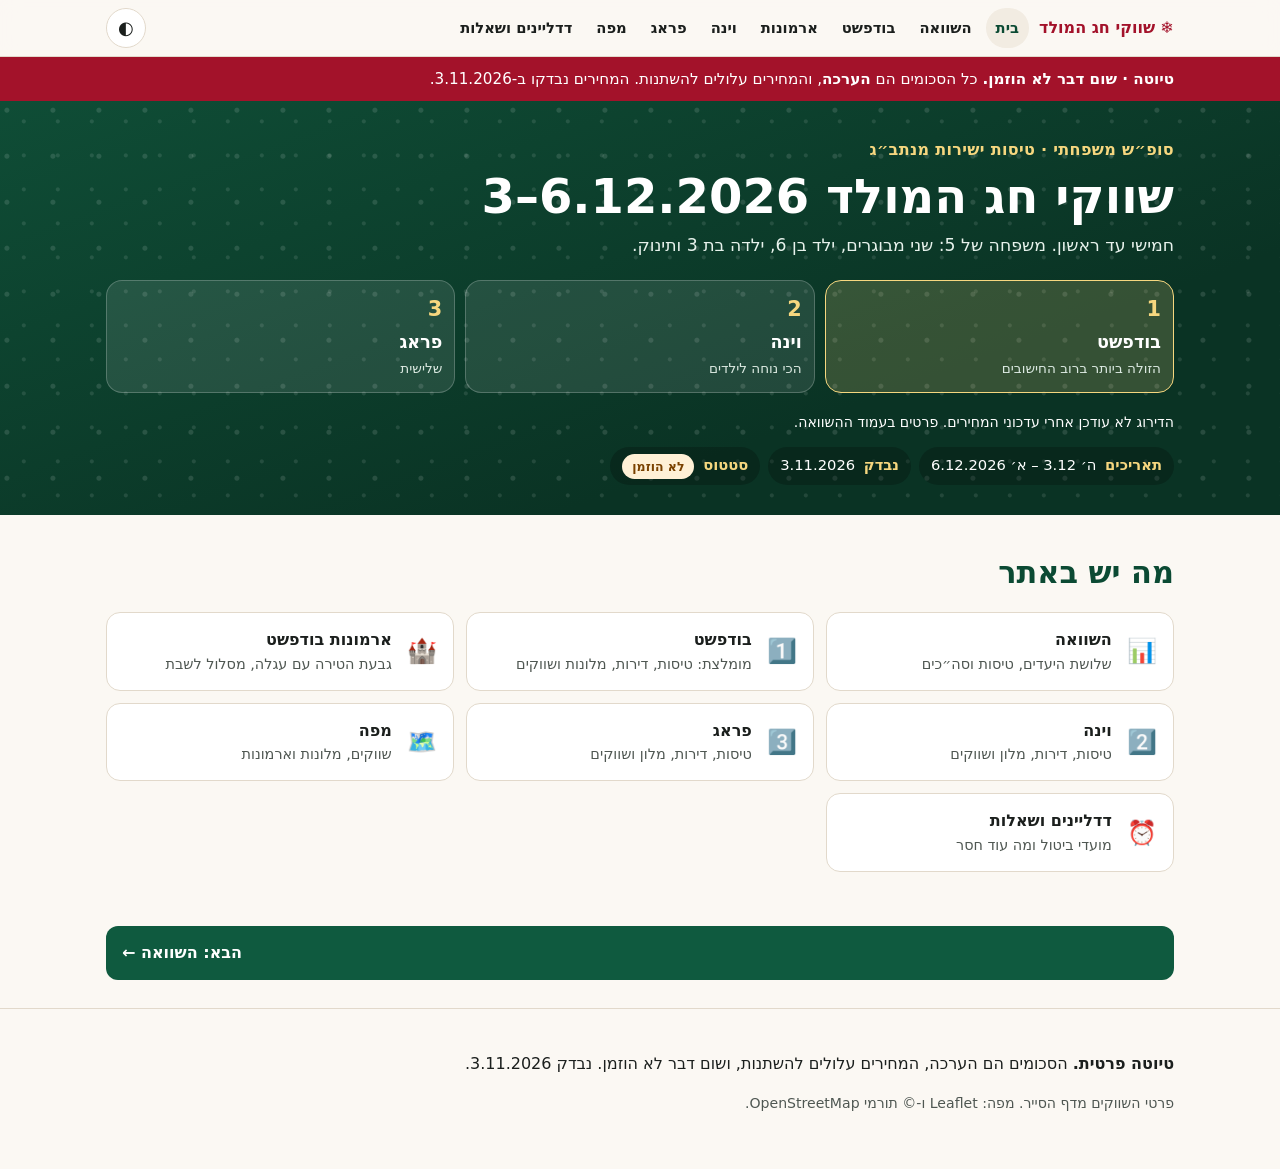
==== commit 94142d65: "Christmas markets: Israir and Smartwings updates, Bluebird upper bound, Airbnb tax note" ====
--- a/christmas-markets/index.html
+++ b/christmas-markets/index.html
@@ -45,11 +45,11 @@
       <h1 id="hero-title">שווקי חג המולד <span class="nowrap"><bdi class="n">3–6.12.2026</bdi></span></h1>
       <p class="lead">חמישי עד ראשון. משפחה של 5: שני מבוגרים, ילד בן 6, ילדה בת 3 ותינוק.</p>
       <ol class="podium" aria-label="דירוג היעדים">
-        <li class="p1"><a href="#/budapest"><span class="rank">1</span><span class="city">בודפשט</span><span class="why">הזולה ביותר רק עם Wizz</span></a></li>
+        <li class="p1"><a href="#/budapest"><span class="rank">1</span><span class="city">בודפשט</span><span class="why">הזולה ביותר ברוב החישובים</span></a></li>
         <li class="p2"><a href="#/vienna"><span class="rank">2</span><span class="city">וינה</span><span class="why">הכי נוחה לילדים</span></a></li>
         <li class="p3"><a href="#/prague"><span class="rank">3</span><span class="city">פראג</span><span class="why">שלישית</span></a></li>
       </ol>
-      <p class="small">הדירוג נקבע לפני תיקון מחיר Bluebird ולא עודכן. פרטים בעמוד ההשוואה.</p>
+      <p class="small">הדירוג לא עודכן אחרי עדכוני המחירים. פרטים בעמוד ההשוואה.</p>
       <ul class="facts">
         <li><span class="k">תאריכים</span> ה׳ <bdi class="n">3.12</bdi> – א׳ <bdi class="n">6.12.2026</bdi></li>
         <li><span class="k">נבדק</span> <bdi class="n">3.11.2026</bdi></li>
@@ -78,7 +78,7 @@
       <h2 id="compare-title">השוואת יעדים</h2>
       <h3>חבילה עם מזוודות + Airbnb: סה״כ עדכני לכל המשפחה <span class="badge ok">עדכני</span></h3>
       <p class="note"><strong>מה כלול:</strong> כל סה״כ כולל טיסות, טרולי, 2 מזוודות רשומות הלוך וחזור ו-3 לילות בדירת Airbnb. נבדק <bdi class="n">3.11</bdi> <bdi class="n">21:42–21:49</bdi> (שעון ישראל). כשמופיעים שני מחירי דירה, הנחנו שהסדר הוא <bdi class="n">3–6.12</bdi> / <bdi class="n">4–7.12</bdi>. ביטול חינם לא נבדק באף דירה. מקור: מנהל שווקי חג המולד. שום דבר לא הוזמן. זו קבוצה נפרדת מדירות Booking שלמטה, ואין לחבר ביניהן.</p>
-      <p class="note"><strong>על הדירוג:</strong> הדירוג 1-2-3 נקבע לפני תיקון מחיר Bluebird ולא עודכן. אחרי התיקון, בקבוצת טיסות בלבד + דירת Booking, וינה (כ-<bdi class="n">₪9,390</bdi>) זולה מבודפשט (כ-<bdi class="n">₪11,270</bdi>). בחבילה עם מזוודות + Airbnb, בודפשט עם Wizz היא הזולה ביותר (<bdi class="n">$2,440–3,332</bdi>).</p>
+      <p class="note"><strong>על הדירוג:</strong> הדירוג 1-2-3 לא עודכן אחרי עדכוני המחירים. בודפשט הזולה ביותר עם מלון (גיבוי) (כ-<bdi class="n">₪12,640</bdi>) ובחבילה עם מזוודות + Airbnb עם Wizz (<bdi class="n">$2,440–3,332</bdi>). בקבוצת טיסות בלבד + דירת Booking, וינה (כ-<bdi class="n">₪9,390</bdi>) זולה מעט מבודפשט (כ-<bdi class="n">₪9,640</bdi>).</p>
       <p class="small muted">תיוג: <span class="badge ok">מאומת</span> נבדק ישירות · <span class="badge calc">מחושב</span> חושב מהמחירים שנמצאו · <span class="badge warn">הערכה</span> הערכה · <span class="badge calc">מחושב/הערכה</span> חלק מחושב וחלק משוער. תאריך חלופי <bdi class="n">4–7.12</bdi>: לטיסות בלבד, אין נתוני שווקים ל-<bdi class="n">7.12</bdi>.</p>
       <div class="table-wrap">
       <table class="cmp cmp-now">
@@ -87,43 +87,43 @@
         <tbody>
           <tr>
             <th scope="row" data-label="יעד וחברה">בודפשט · Wizz + דירה</th>
-            <td data-label="3–6.12"><span><strong><bdi class="n">$2,440–3,332</bdi></strong><br><small>דירה: <a class="link small" href="https://www.airbnb.com/rooms/1024294824274953717" target="_blank" rel="noopener noreferrer"><bdi dir="ltr">2 BR–2 Queen beds</bdi> ↗</a> · <bdi class="n">$482</bdi></small><br><small class="muted">נבדק <bdi class="n">3.11</bdi> <bdi class="n">21:42–21:49</bdi> (שעון ישראל)</small></span></td>
-            <td data-label="4–7.12 (תאריך חלופי)"><span><strong><bdi class="n">$2,479–3,371</bdi></strong><br><small>דירה: <a class="link small" href="https://www.airbnb.com/rooms/1015793926324007119" target="_blank" rel="noopener noreferrer"><bdi dir="ltr">New Duplex Luxury Loft Suite</bdi> ↗</a> · <bdi class="n">$477</bdi></small><br><small>מדרגות בתוך הדירה</small><br><small class="muted">נבדק <bdi class="n">3.11</bdi> <bdi class="n">21:42–21:49</bdi> (שעון ישראל)</small></span></td>
+            <td data-label="3–6.12"><span><strong><bdi class="n">$2,440–3,332</bdi></strong><br><small>דירה: <a class="link small" href="https://www.airbnb.com/rooms/1024294824274953717" target="_blank" rel="noopener noreferrer"><bdi dir="ltr">2 BR–2 Queen beds</bdi> ↗</a> · <bdi class="n">$482</bdi> <small class="muted">(ייתכן מס עירוני נוסף)</small></small><br><small class="muted">נבדק <bdi class="n">3.11</bdi> <bdi class="n">21:42–21:49</bdi> (שעון ישראל)</small></span></td>
+            <td data-label="4–7.12 (תאריך חלופי)"><span><strong><bdi class="n">$2,479–3,371</bdi></strong><br><small>דירה: <a class="link small" href="https://www.airbnb.com/rooms/1015793926324007119" target="_blank" rel="noopener noreferrer"><bdi dir="ltr">New Duplex Luxury Loft Suite</bdi> ↗</a> · <bdi class="n">$477</bdi> <small class="muted">(ייתכן מס עירוני נוסף)</small></small><br><small>מדרגות בתוך הדירה</small><br><small class="muted">נבדק <bdi class="n">3.11</bdi> <bdi class="n">21:42–21:49</bdi> (שעון ישראל)</small></span></td>
             <td data-label="סטטוס"><span><span class="badge calc">מחושב/הערכה</span></span></td>
             <td data-label="הערות ומקור"><span>טווח, כי מחירי המזוודות וה-Priority מוצגים רק בתהליך ההזמנה</span></td>
           </tr>
           <tr>
             <th scope="row" data-label="יעד וחברה">בודפשט · Wizz + Apaczai 17</th>
-            <td data-label="3–6.12"><span><strong><bdi class="n">$2,793–3,685</bdi></strong><br><small>דירה: <a class="link small" href="https://www.airbnb.com/rooms/29383859" target="_blank" rel="noopener noreferrer"><bdi dir="ltr">Apaczai 17 (Airbnb)</bdi> ↗</a> · <bdi class="n">$835</bdi></small><br><small class="muted">נבדק <bdi class="n">3.11</bdi> <bdi class="n">21:42–21:49</bdi> (שעון ישראל)</small></span></td>
-            <td data-label="4–7.12 (תאריך חלופי)"><span><strong><bdi class="n">$2,868–3,760</bdi></strong><br><small>דירה: <a class="link small" href="https://www.airbnb.com/rooms/29383859" target="_blank" rel="noopener noreferrer"><bdi dir="ltr">Apaczai 17 (Airbnb)</bdi> ↗</a> · <bdi class="n">$866</bdi></small><br><small class="muted">נבדק <bdi class="n">3.11</bdi> <bdi class="n">21:42–21:49</bdi> (שעון ישראל)</small></span></td>
+            <td data-label="3–6.12"><span><strong><bdi class="n">$2,793–3,685</bdi></strong><br><small>דירה: <a class="link small" href="https://www.airbnb.com/rooms/29383859" target="_blank" rel="noopener noreferrer"><bdi dir="ltr">Apaczai 17 (Airbnb)</bdi> ↗</a> · <bdi class="n">$835</bdi> <small class="muted">(ייתכן מס עירוני נוסף)</small></small><br><small class="muted">נבדק <bdi class="n">3.11</bdi> <bdi class="n">21:42–21:49</bdi> (שעון ישראל)</small></span></td>
+            <td data-label="4–7.12 (תאריך חלופי)"><span><strong><bdi class="n">$2,868–3,760</bdi></strong><br><small>דירה: <a class="link small" href="https://www.airbnb.com/rooms/29383859" target="_blank" rel="noopener noreferrer"><bdi dir="ltr">Apaczai 17 (Airbnb)</bdi> ↗</a> · <bdi class="n">$866</bdi> <small class="muted">(ייתכן מס עירוני נוסף)</small></small><br><small class="muted">נבדק <bdi class="n">3.11</bdi> <bdi class="n">21:42–21:49</bdi> (שעון ישראל)</small></span></td>
             <td data-label="סטטוס"><span><span class="badge calc">מחושב/הערכה</span></span></td>
             <td data-label="הערות ומקור"><span>טווח, כי מחירי המזוודות וה-Priority מוצגים רק בתהליך ההזמנה. זה מחיר Apaczai 17 ב-Airbnb, לא מחיר Booking</span></td>
           </tr>
           <tr>
             <th scope="row" data-label="יעד וחברה">בודפשט · Bluebird + דירה</th>
-            <td data-label="3–6.12"><span><strong><bdi class="n">$3,604</bdi></strong><br><small class="muted">דירה: לא צוין איזו</small><br><small>תינוק על הברכיים; עם מושב לתינוק: <bdi class="n">$3,087</bdi></small><br><small class="muted">נבדק <bdi class="n">3.11</bdi> <bdi class="n">21:42–21:49</bdi> (שעון ישראל)</small></span></td>
-            <td data-label="4–7.12 (תאריך חלופי)"><span><strong><bdi class="n">$4,247</bdi></strong><br><small class="muted">דירה: לא צוין איזו</small><br><small class="muted">נבדק <bdi class="n">3.11</bdi> <bdi class="n">21:42–21:49</bdi> (שעון ישראל)</small></span></td>
+            <td data-label="3–6.12"><span><strong>עד <bdi class="n">$3,087</bdi></strong><br><small class="muted">דירה: לא צוין איזו</small><br><small>כולל מושב לתינוק (גבול עליון)</small><br><small class="muted">נבדק <bdi class="n">3.11</bdi> <bdi class="n">21:42–21:49</bdi> (שעון ישראל)</small></span></td>
+            <td data-label="4–7.12 (תאריך חלופי)"><span><span class="muted">לא מפורסם, כנראה לא כולל תינוק</span></span></td>
             <td data-label="סטטוס"><span><span class="badge calc">מחושב</span></span></td>
             <td data-label="הערות ומקור"><span>לא צוין איזו דירה נכללת. <a class="link small" href="https://www.bluebirdair.com/Travel-information/Baggage-allowance" target="_blank" rel="noopener noreferrer">מדיניות כבודה Bluebird ↗</a></span></td>
           </tr>
           <tr>
             <th scope="row" data-label="יעד וחברה">וינה · Austrian + דירה</th>
-            <td data-label="3–6.12"><span><strong><bdi class="n">$2,959–3,026</bdi></strong><br><small>דירה: <a class="link small" href="https://www.airbnb.com/rooms/1809321346840265123" target="_blank" rel="noopener noreferrer"><bdi dir="ltr">Bright 2BR Near Rennweg</bdi> ↗</a> · <bdi class="n">$880</bdi></small><br><small class="muted">נבדק <bdi class="n">3.11</bdi> <bdi class="n">21:42–21:49</bdi> (שעון ישראל)</small></span></td>
-            <td data-label="4–7.12 (תאריך חלופי)"><span><strong><bdi class="n">$2,977–3,044</bdi></strong><br><small>דירה: <a class="link small" href="https://www.airbnb.com/rooms/1809321346840265123" target="_blank" rel="noopener noreferrer"><bdi dir="ltr">Bright 2BR Near Rennweg</bdi> ↗</a> · <bdi class="n">$898</bdi></small><br><small class="muted">נבדק <bdi class="n">3.11</bdi> <bdi class="n">21:42–21:49</bdi> (שעון ישראל)</small></span></td>
+            <td data-label="3–6.12"><span><strong><bdi class="n">$2,959–3,026</bdi></strong><br><small>דירה: <a class="link small" href="https://www.airbnb.com/rooms/1809321346840265123" target="_blank" rel="noopener noreferrer"><bdi dir="ltr">Bright 2BR Near Rennweg</bdi> ↗</a> · <bdi class="n">$880</bdi> <small class="muted">(ייתכן מס עירוני נוסף)</small></small><br><small class="muted">נבדק <bdi class="n">3.11</bdi> <bdi class="n">21:42–21:49</bdi> (שעון ישראל)</small></span></td>
+            <td data-label="4–7.12 (תאריך חלופי)"><span><strong><bdi class="n">$2,977–3,044</bdi></strong><br><small>דירה: <a class="link small" href="https://www.airbnb.com/rooms/1809321346840265123" target="_blank" rel="noopener noreferrer"><bdi dir="ltr">Bright 2BR Near Rennweg</bdi> ↗</a> · <bdi class="n">$898</bdi> <small class="muted">(ייתכן מס עירוני נוסף)</small></small><br><small class="muted">נבדק <bdi class="n">3.11</bdi> <bdi class="n">21:42–21:49</bdi> (שעון ישראל)</small></span></td>
             <td data-label="סטטוס"><span><span class="badge calc">מחושב</span></span></td>
             <td data-label="הערות ומקור"><span>בתוספת טרולים אם התעריף הוא Basic. מחירי הטיסה של Austrian מ-<bdi class="n">15:24</bdi>. <a class="link small" href="https://www.austrian.com/xx/en/excess-baggage" target="_blank" rel="noopener noreferrer">כבודה עודפת ↗</a> <a class="link small" href="https://www.austrian.com/us/en/plan/tariffs/economy-basic" target="_blank" rel="noopener noreferrer">Economy Basic ↗</a></span></td>
           </tr>
           <tr>
             <th scope="row" data-label="יעד וחברה">פראג · Smartwings + דירה</th>
-            <td data-label="3–6.12"><span><strong><bdi class="n">≥$4,613</bdi></strong><br><small>דירה: <a class="link small" href="https://www.airbnb.com/rooms/20319401" target="_blank" rel="noopener noreferrer"><bdi dir="ltr">RAMOS APARTMENT ANDĚL</bdi> ↗</a> · <bdi class="n">$907</bdi></small><br><small class="muted">נבדק <bdi class="n">3.11</bdi> <bdi class="n">21:42–21:49</bdi> (שעון ישראל)</small></span></td>
-            <td data-label="4–7.12 (תאריך חלופי)"><span><strong><bdi class="n">≥$4,861</bdi></strong><br><small>דירה: <a class="link small" href="https://www.airbnb.com/rooms/20319401" target="_blank" rel="noopener noreferrer"><bdi dir="ltr">RAMOS APARTMENT ANDĚL</bdi> ↗</a> · <bdi class="n">$883</bdi></small><br><small class="muted">נבדק <bdi class="n">3.11</bdi> <bdi class="n">21:42–21:49</bdi> (שעון ישראל)</small></span></td>
+            <td data-label="3–6.12"><span><strong><bdi class="n">≥$4,613</bdi></strong><br><small>דירה: <a class="link small" href="https://www.airbnb.com/rooms/20319401" target="_blank" rel="noopener noreferrer"><bdi dir="ltr">RAMOS APARTMENT ANDĚL</bdi> ↗</a> · <bdi class="n">$907</bdi> <small class="muted">(ייתכן מס עירוני נוסף)</small></small><br><small class="muted">נבדק <bdi class="n">3.11</bdi> <bdi class="n">21:42–21:49</bdi> (שעון ישראל)</small></span></td>
+            <td data-label="4–7.12 (תאריך חלופי)"><span><strong><bdi class="n">≥$4,861</bdi></strong><br><small>דירה: <a class="link small" href="https://www.airbnb.com/rooms/20319401" target="_blank" rel="noopener noreferrer"><bdi dir="ltr">RAMOS APARTMENT ANDĚL</bdi> ↗</a> · <bdi class="n">$883</bdi> <small class="muted">(ייתכן מס עירוני נוסף)</small></small><br><small class="muted">נבדק <bdi class="n">3.11</bdi> <bdi class="n">21:42–21:49</bdi> (שעון ישראל)</small></span></td>
             <td data-label="סטטוס"><span><span class="badge warn">הערכה</span></span></td>
-            <td data-label="הערות ומקור"><span><strong>לא כולל את התינוק</strong> (לפי הנתון הקודם; לא אושר מחדש)</span></td>
+            <td data-label="הערות ומקור"><span>כולל את התינוק (כ-<bdi class="n">$21</bdi>) <span class="badge warn">הערכה</span></span></td>
           </tr>
           <tr>
             <th scope="row" data-label="יעד וחברה">פראג · Israir + דירה</th>
-            <td data-label="3–6.12"><span><strong><bdi class="n">$5,192</bdi></strong><br><small>דירה: <a class="link small" href="https://www.airbnb.com/rooms/20319401" target="_blank" rel="noopener noreferrer"><bdi dir="ltr">RAMOS APARTMENT ANDĚL</bdi> ↗</a> · <bdi class="n">$907</bdi></small><br><small class="muted">נבדק <bdi class="n">3.11</bdi> <bdi class="n">21:42–21:49</bdi> (שעון ישראל)</small></span></td>
-            <td data-label="4–7.12 (תאריך חלופי)"><span><strong><bdi class="n">$6,798</bdi></strong><br><small>דירה: <a class="link small" href="https://www.airbnb.com/rooms/20319401" target="_blank" rel="noopener noreferrer"><bdi dir="ltr">RAMOS APARTMENT ANDĚL</bdi> ↗</a> · <bdi class="n">$883</bdi></small><br><small class="muted">נבדק <bdi class="n">3.11</bdi> <bdi class="n">21:42–21:49</bdi> (שעון ישראל)</small></span></td>
+            <td data-label="3–6.12"><span><strong><bdi class="n">$5,192</bdi></strong><br><small>דירה: <a class="link small" href="https://www.airbnb.com/rooms/20319401" target="_blank" rel="noopener noreferrer"><bdi dir="ltr">RAMOS APARTMENT ANDĚL</bdi> ↗</a> · <bdi class="n">$907</bdi> <small class="muted">(ייתכן מס עירוני נוסף)</small></small><br><small>פירוט: טיסה <bdi class="n">$3,785</bdi> + טרולים <bdi class="n">$240</bdi> + מזוודות <bdi class="n">$260</bdi> = <bdi class="n">$4,285</bdi>, ועוד דירה <bdi class="n">$907</bdi> <small class="muted">(ייתכן מס עירוני נוסף)</small></small><br><small class="muted">נבדק <bdi class="n">3.11</bdi> <bdi class="n">21:42–21:49</bdi> (שעון ישראל)</small></span></td>
+            <td data-label="4–7.12 (תאריך חלופי)"><span><strong><bdi class="n">$6,798</bdi></strong><br><small>דירה: <a class="link small" href="https://www.airbnb.com/rooms/20319401" target="_blank" rel="noopener noreferrer"><bdi dir="ltr">RAMOS APARTMENT ANDĚL</bdi> ↗</a> · <bdi class="n">$883</bdi> <small class="muted">(ייתכן מס עירוני נוסף)</small></small><br><small class="muted">נבדק <bdi class="n">3.11</bdi> <bdi class="n">21:42–21:49</bdi> (שעון ישראל)</small></span></td>
             <td data-label="סטטוס"><span><span class="badge calc">מחושב</span></span></td>
             <td data-label="הערות ומקור"><span>אותה דירה כמו בשורת Smartwings</span></td>
           </tr>
@@ -156,12 +156,12 @@
         <thead><tr><th scope="col">יעד</th><th scope="col">טיסות</th><th scope="col">דירת Booking</th><th scope="col">מלון (גיבוי)</th><th scope="col">שוק מרכזי</th><th scope="col">טיסות בלבד + דירת Booking (קודם)</th></tr></thead>
         <tbody>
           <tr class="rec">
-            <th scope="row" data-label="יעד"><span class="rank-dot">1</span> בודפשט <span class="badge ok">מומלץ</span><br><small>הזולה ביותר רק עם Wizz + Airbnb</small></th>
-            <td data-label="טיסות"><span>Bluebird <bdi class="n">BZ444</bdi> · <bdi class="n">$2,584</bdi> (כ-<bdi class="n">₪8,145</bdi>, תינוק על הברכיים)<span class="ftimes"><span>הלוך <bdi class="n">10:30→13:05</bdi></span><span>חזור <bdi class="n">14:05→18:20</bdi></span></span><a class="link small" href="https://www.google.com/travel/flights/search?tfs=CBwQAhoeEgoyMDI2LTEyLTAzagcIARIDVExWcgcIARIDQlVEGh4SCjIwMjYtMTItMDZqBwgBEgNCVURyBwgBEgNUTFZAAUABQAJAAkADSAFwAYIBCwj___________8BmAEB&amp;hl=en&amp;curr=USD" target="_blank" rel="noopener noreferrer">Google Flights ↗</a></span></td>
+            <th scope="row" data-label="יעד"><span class="rank-dot">1</span> בודפשט <span class="badge ok">מומלץ</span><br><small>הזולה ביותר ברוב החישובים</small></th>
+            <td data-label="טיסות"><span>Bluebird <bdi class="n">BZ444</bdi> · עד <bdi class="n">$2,067</bdi> (כ-<bdi class="n">₪6,515</bdi>)<br><small class="muted">כולל מושב לתינוק. תינוק על הברכיים כנראה זול יותר, לא מאומת</small><span class="ftimes"><span>הלוך <bdi class="n">10:30→13:05</bdi></span><span>חזור <bdi class="n">14:05→18:20</bdi></span></span><a class="link small" href="https://www.google.com/travel/flights/search?tfs=CBwQAhoeEgoyMDI2LTEyLTAzagcIARIDVExWcgcIARIDQlVEGh4SCjIwMjYtMTItMDZqBwgBEgNCVURyBwgBEgNUTFZAAUABQAJAAkADSAFwAYIBCwj___________8BmAEB&amp;hl=en&amp;curr=USD" target="_blank" rel="noopener noreferrer">Google Flights ↗</a></span></td>
             <td data-label="דירת Booking"><span><strong>BP-EST Város</strong> · <bdi class="n">€888</bdi><br><small><bdi class="n">450</bdi> מ׳ מהשוק · <bdi class="n">71</bdi> מ״ר · <span class="nowrap">ביטול עד <bdi class="n">2.12</bdi></span></small><br><a class="link small" href="https://www.booking.com/hotel/hu/bp-est-varos.html?checkin=2026-12-03&amp;checkout=2026-12-06&amp;group_adults=2&amp;group_children=3&amp;age=6&amp;age=3&amp;age=0&amp;no_rooms=1" target="_blank" rel="noopener noreferrer">Booking ↗</a></span></td>
             <td data-label="מלון (גיבוי)"><span>Exe Budapest Center · <bdi class="n">€1,739</bdi> (כ-<bdi class="n">₪6,121</bdi>)</span></td>
             <td data-label="שוק מרכזי"><span>Vörösmarty + Advent Bazilika</span></td>
-            <td data-label="טיסות בלבד + דירת Booking (קודם)"><span><strong>כ-<bdi class="n">₪11,270</bdi></strong><br><small>נתון קודם · טיסות בלבד + דירת Booking · הערכה</small><br><small class="muted">טיסות + מלון (גיבוי): כ-<bdi class="n">₪14,270</bdi></small><br><small class="muted">עם מלון והקצבה: כ-<bdi class="n">₪16,600–17,900</bdi></small></span></td>
+            <td data-label="טיסות בלבד + דירת Booking (קודם)"><span><strong>כ-<bdi class="n">₪9,640</bdi></strong><br><small>נתון קודם · טיסות בלבד + דירת Booking · הערכה</small><br><small class="muted">טיסות + מלון (גיבוי): כ-<bdi class="n">₪12,640</bdi></small><br><small class="muted">עם מלון והקצבה: כ-<bdi class="n">₪15,000–16,300</bdi></small></span></td>
           </tr>
           <tr>
             <th scope="row" data-label="יעד"><span class="rank-dot">2</span> וינה<br><small>הכי נוחה לילדים</small></th>
@@ -173,11 +173,11 @@
           </tr>
           <tr>
             <th scope="row" data-label="יעד"><span class="rank-dot">3</span> פראג</th>
-            <td data-label="טיסות"><span>Israir <bdi class="n">6H763</bdi> · <bdi class="n">₪9,544</bdi><span class="ftimes"><span>הלוך <bdi class="n">13:30→16:35</bdi></span><span>חזור <bdi class="n">13:20→18:00</bdi></span></span><a class="link small" href="https://www.google.com/travel/flights/search?tfs=CBwQAho_EgoyMDI2LTEyLTAzIh8KA1RMVhIKMjAyNi0xMi0wMxoDUFJHKgI2SDIDNzYzagcIARIDVExWcgcIARIDUFJHGh4SCjIwMjYtMTItMDZqBwgBEgNQUkdyBwgBEgNUTFZAAUABQAJAAkADSAFwAYIBCwj___________8BmAEB&amp;hl=en&amp;curr=USD" target="_blank" rel="noopener noreferrer">Google Flights ↗</a></span></td>
+            <td data-label="טיסות"><span>Israir <bdi class="n">6H763</bdi> · <bdi class="n">$3,785</bdi> (כ-<bdi class="n">₪11,930</bdi>, כולל התינוק)<br><small class="muted">נבדק <bdi class="n">3.11</bdi> בערב (כ-<bdi class="n">21:42–21:49</bdi>, שעון ישראל)</small><span class="ftimes"><span>הלוך <bdi class="n">13:30→16:35</bdi></span><span>חזור <bdi class="n">13:20→18:00</bdi></span></span><a class="link small" href="https://www.google.com/travel/flights/search?tfs=CBwQAho_EgoyMDI2LTEyLTAzIh8KA1RMVhIKMjAyNi0xMi0wMxoDUFJHKgI2SDIDNzYzagcIARIDVExWcgcIARIDUFJHGh4SCjIwMjYtMTItMDZqBwgBEgNQUkdyBwgBEgNUTFZAAUABQAJAAkADSAFwAYIBCwj___________8BmAEB&amp;hl=en&amp;curr=USD" target="_blank" rel="noopener noreferrer">Google Flights ↗</a></span></td>
             <td data-label="דירת Booking"><span><strong>Aparthotel Rimska 14</strong> · <bdi class="n">€1,196</bdi><br><small><bdi class="n">1.4</bdi> ק״מ מהכיכר · <bdi class="n">43</bdi> מ״ר · <span class="nowrap">ביטול עד <bdi class="n">28.11</bdi></span></small><br><a class="link small" href="https://www.booking.com/hotel/cz/rimska-14-residence.html?checkin=2026-12-03&amp;checkout=2026-12-06&amp;group_adults=2&amp;group_children=3&amp;age=6&amp;age=3&amp;age=0&amp;no_rooms=1" target="_blank" rel="noopener noreferrer">Booking ↗</a></span></td>
-            <td data-label="מלון (גיבוי)"><span>Residence BENE <bdi class="n">3*</bdi> · <bdi class="n">€1,438</bdi> (כ-<bdi class="n">₪5,060</bdi>, 3 לילות, כולל ארוחת בוקר)</span></td>
+            <td data-label="מלון (גיבוי)"><span>Residence BENE <bdi class="n">3*</bdi> · <bdi class="n">€1,438</bdi> (כ-<bdi class="n">₪5,062</bdi>, 3 לילות, כולל ארוחת בוקר)</span></td>
             <td data-label="שוק מרכזי"><span>כיכר העיר העתיקה וכיכר ואצלב</span></td>
-            <td data-label="טיסות בלבד + דירת Booking (קודם)"><span><strong>כ-<bdi class="n">₪13,750</bdi></strong><br><small>נתון קודם · טיסות בלבד + דירת Booking · הערכה</small><br><small class="muted">טיסות + מלון (גיבוי): כ-<bdi class="n">₪14,610</bdi></small><br><small class="muted">עם מלון והקצבה: כ-<bdi class="n">₪16,800–17,900</bdi></small></span></td>
+            <td data-label="טיסות בלבד + דירת Booking (קודם)"><span><strong>כ-<bdi class="n">₪16,140</bdi></strong><br><small>נתון קודם · טיסות בלבד + דירת Booking · הערכה</small><br><small class="muted">טיסות + מלון (גיבוי): כ-<bdi class="n">₪16,990</bdi></small><br><small class="muted">עם מלון והקצבה: כ-<bdi class="n">₪19,200–20,300</bdi></small></span></td>
           </tr>
         </tbody>
       </table>
@@ -202,13 +202,13 @@
   <!-- BUDAPEST -->
   <section id="budapest" data-page="budapest" data-title="בודפשט" class="block city" aria-labelledby="bud-title">
     <div class="wrap">
-      <header class="city-head"><span class="rank-big">1</span><div><h2 id="bud-title">בודפשט</h2><p class="muted">דורגה ראשונה לפני תיקון מחיר Bluebird</p></div></header>
+      <header class="city-head"><span class="rank-big">1</span><div><h2 id="bud-title">בודפשט</h2><p class="muted">הזולה ביותר ברוב החישובים · ראו הערה על הדירוג</p></div></header>
 
       <div class="total now">
         <span>חבילה עם מזוודות + Airbnb · בודפשט <span class="badge ok">עדכני</span></span>
-        <small><strong>Wizz + דירה:</strong> <bdi class="n">3–6.12</bdi> <bdi class="n">$2,440–3,332</bdi> (<bdi dir="ltr">2 BR–2 Queen beds</bdi>, <bdi class="n">$482</bdi>) · <bdi class="n">4–7.12</bdi> (תאריך חלופי) <bdi class="n">$2,479–3,371</bdi> (<bdi dir="ltr">New Duplex Luxury Loft Suite</bdi>, <bdi class="n">$477</bdi>) <span class="badge calc">מחושב/הערכה</span><br>טווח, כי מחירי המזוודות וה-Priority מוצגים רק בתהליך ההזמנה</small>
-        <small><strong>Wizz + <bdi dir="ltr">Apaczai 17 (Airbnb)</bdi>:</strong> <bdi class="n">3–6.12</bdi> <bdi class="n">$2,793–3,685</bdi> (<bdi class="n">$835</bdi>) · <bdi class="n">4–7.12</bdi> <bdi class="n">$2,868–3,760</bdi> (<bdi class="n">$866</bdi>) <span class="badge calc">מחושב/הערכה</span></small>
-        <small><strong>Bluebird + דירה:</strong> <bdi class="n">3–6.12</bdi> <bdi class="n">$3,604</bdi> עם תינוק על הברכיים (<bdi class="n">$3,087</bdi> עם מושב לתינוק) · <bdi class="n">4–7.12</bdi> <bdi class="n">$4,247</bdi> <span class="badge calc">מחושב</span><br>לא צוין איזו דירה נכללת</small>
+        <small><strong>Wizz + דירה:</strong> <bdi class="n">3–6.12</bdi> <bdi class="n">$2,440–3,332</bdi> (<bdi dir="ltr">2 BR–2 Queen beds</bdi>, <bdi class="n">$482</bdi> <small class="muted">(ייתכן מס עירוני נוסף)</small>) · <bdi class="n">4–7.12</bdi> (תאריך חלופי) <bdi class="n">$2,479–3,371</bdi> (<bdi dir="ltr">New Duplex Luxury Loft Suite</bdi>, <bdi class="n">$477</bdi> <small class="muted">(ייתכן מס עירוני נוסף)</small>) <span class="badge calc">מחושב/הערכה</span><br>טווח, כי מחירי המזוודות וה-Priority מוצגים רק בתהליך ההזמנה</small>
+        <small><strong>Wizz + <bdi dir="ltr">Apaczai 17 (Airbnb)</bdi>:</strong> <bdi class="n">3–6.12</bdi> <bdi class="n">$2,793–3,685</bdi> (<bdi class="n">$835</bdi> <small class="muted">(ייתכן מס עירוני נוסף)</small>) · <bdi class="n">4–7.12</bdi> <bdi class="n">$2,868–3,760</bdi> (<bdi class="n">$866</bdi> <small class="muted">(ייתכן מס עירוני נוסף)</small>) <span class="badge calc">מחושב/הערכה</span></small>
+        <small><strong>Bluebird + דירה:</strong> <bdi class="n">3–6.12</bdi> עד <bdi class="n">$3,087</bdi>, כולל מושב לתינוק (גבול עליון) · <bdi class="n">4–7.12</bdi>: לא מפורסם, כנראה לא כולל תינוק <span class="badge calc">מחושב</span><br>לא צוין איזו דירה נכללת</small>
         <small>כל סה״כ כולל טיסות, טרולי, 2 מזוודות רשומות הלוך וחזור ו-3 לילות בדירת Airbnb. נבדק <bdi class="n">3.11</bdi> <bdi class="n">21:42–21:49</bdi> (שעון ישראל). ביטול חינם לא נבדק באף דירה. נפרד מדירות Booking, אין לחבר ביניהן. לא הוזמן.</small>
       </div>
 
@@ -217,7 +217,7 @@
         <article class="card">
           <h4><bdi dir="ltr">2 BR–2 Queen beds</bdi></h4>
           <ul class="kv">
-            <li><span class="k">תאריכים ומחיר</span> <bdi class="n">3–6.12</bdi>: <bdi class="n">$482</bdi></li>
+            <li><span class="k">תאריכים ומחיר</span> <bdi class="n">3–6.12</bdi>: <bdi class="n">$482</bdi> <small class="muted">(ייתכן מס עירוני נוסף)</small></li>
             <li><span class="k">מעלית</span> <span class="muted">לא צוין</span></li>
             <li><span class="k">עריסה</span> <span class="muted">לא צוין</span></li>
             <li><span class="k">גישה לעגלה</span> <span class="muted">לא נבדק</span></li>
@@ -229,7 +229,7 @@
         <article class="card">
           <h4><bdi dir="ltr">New Duplex Luxury Loft Suite</bdi></h4>
           <ul class="kv">
-            <li><span class="k">תאריכים ומחיר</span> <bdi class="n">4–7.12</bdi>: <bdi class="n">$477</bdi></li>
+            <li><span class="k">תאריכים ומחיר</span> <bdi class="n">4–7.12</bdi>: <bdi class="n">$477</bdi> <small class="muted">(ייתכן מס עירוני נוסף)</small></li>
             <li><span class="k">מדרגות</span> יש מדרגות בתוך הדירה</li>
             <li><span class="k">מעלית</span> <span class="muted">לא צוין</span></li>
             <li><span class="k">עריסה</span> <span class="muted">לא צוין</span></li>
@@ -242,7 +242,7 @@
         <article class="card">
           <h4><bdi dir="ltr">Apaczai 17 (Airbnb)</bdi></h4>
           <ul class="kv">
-            <li><span class="k">תאריכים ומחיר</span> <bdi class="n">3–6.12</bdi> / <bdi class="n">4–7.12</bdi>: <bdi class="n">$835</bdi> / <bdi class="n">$866</bdi></li>
+            <li><span class="k">תאריכים ומחיר</span> <bdi class="n">3–6.12</bdi> / <bdi class="n">4–7.12</bdi>: <bdi class="n">$835</bdi> / <bdi class="n">$866</bdi> <small class="muted">(ייתכן מס עירוני נוסף)</small></li>
             <li><span class="k">הנחה</span> סדר המחירים לפי <bdi class="n">3–6.12</bdi> / <bdi class="n">4–7.12</bdi></li>
             <li><span class="k">הערה</span> אותו שם כמו דירת Booking ‏Apaczai 17 (<bdi class="n">€715</bdi>). נפרד מקבוצת Booking</li>
             <li><span class="k">מעלית</span> <span class="muted">לא צוין</span></li>
@@ -263,7 +263,7 @@
           <ul class="kv">
             <li><span class="k">הלוך</span> <bdi class="n">10:30 → 13:05</bdi></li>
             <li><span class="k">חזור</span> <bdi class="n">14:05 → 18:20</bdi></li>
-            <li><span class="k">טיסה בלבד</span> <bdi class="n">$2,584</bdi> (כ-<bdi class="n">₪8,145</bdi>), תינוק על הברכיים</li>
+            <li><span class="k">טיסה בלבד</span> עד <bdi class="n">$2,067</bdi> (כ-<bdi class="n">₪6,515</bdi>). כולל מושב לתינוק. תינוק על הברכיים כנראה זול יותר, לא מאומת</li>
             <li><span class="k">טיסה</span> <bdi class="n">BZ444</bdi>, כולל התינוק, בלי מזוודה רשומה</li>
           </ul>
           <a class="link small" href="https://www.google.com/travel/flights/search?tfs=CBwQAhoeEgoyMDI2LTEyLTAzagcIARIDVExWcgcIARIDQlVEGh4SCjIwMjYtMTItMDZqBwgBEgNCVURyBwgBEgNUTFZAAUABQAJAAkADSAFwAYIBCwj___________8BmAEB&amp;hl=en&amp;curr=USD" target="_blank" rel="noopener noreferrer">חיפוש הלוך-חזור ל-5 ↗</a>
@@ -419,15 +419,15 @@
 
       <div class="total">
         <span>נתון קודם · טיסות בלבד + דירת Booking: Bluebird + BP-EST Város</span>
-        <strong>כ-<bdi class="n">₪11,270</bdi></strong>
-        <small><bdi class="n">₪8,145</bdi> טיסות + <bdi class="n">₪3,126</bdi> דירה</small>
+        <strong>כ-<bdi class="n">₪9,640</bdi></strong>
+        <small><bdi class="n">₪6,515</bdi> טיסות + <bdi class="n">₪3,126</bdi> דירה</small>
         <small>הערכה בלבד: טיסות + דירה ל-3 לילות. לא כולל מזוודות, אוכל ואטרקציות · לא הוזמן · נבדק <bdi class="n">3.11.2026</bdi></small>
         <small>שערים: <bdi class="n">$1=₪3.152</bdi>, <bdi class="n">€1=₪3.52</bdi></small>
       </div>
       <div class="total">
         <span>נתון קודם · חלופה עם המלון המרכזי (גיבוי)</span>
-        <strong>כ-<bdi class="n">₪16,600–17,900</bdi></strong>
-        <small>מזה טיסות + מלון: כ-<bdi class="n">₪14,270</bdi> (<bdi class="n">₪8,145</bdi> + <bdi class="n">₪6,121</bdi>); השאר הקצבה משוערת</small>
+        <strong>כ-<bdi class="n">₪15,000–16,300</bdi></strong>
+        <small>מזה טיסות + מלון: כ-<bdi class="n">₪12,640</bdi> (<bdi class="n">₪6,515</bdi> + <bdi class="n">₪6,121</bdi>); השאר הקצבה משוערת</small>
         <small>הערכה בלבד · המחירים עלולים להשתנות · לא הוזמן · נבדק <bdi class="n">3.11.2026</bdi></small>
         <small>הסה״כ כולל טיסות הלוך-חזור לכל המשפחה ומלון מרכזי ל-3 לילות. השאר הוא הקצבה משוערת לתחבורה, אוכל ואטרקציות (הפירוט המדויק עוד ממתין). שערים: <bdi class="n">$1=₪3.152</bdi>, <bdi class="n">€1=₪3.52</bdi>, <bdi class="n">€1≈365 HUF</bdi></small>
       </div>
@@ -541,7 +541,7 @@
       <div class="total now">
         <span>חבילה עם מזוודות + Airbnb · וינה <span class="badge ok">עדכני</span></span>
         <small><strong>Austrian + דירה:</strong> <bdi class="n">3–6.12</bdi> <bdi class="n">$2,959–3,026</bdi> · <bdi class="n">4–7.12</bdi> (תאריך חלופי) <bdi class="n">$2,977–3,044</bdi> <span class="badge calc">מחושב</span></small>
-        <small>דירה: <bdi dir="ltr">Bright 2BR Near Rennweg</bdi> (<bdi class="n">$880</bdi> / <bdi class="n">$898</bdi>). בתוספת טרולים אם התעריף הוא Basic. מחירי הטיסה של Austrian מ-<bdi class="n">15:24</bdi>. <a class="link small" href="https://www.austrian.com/xx/en/excess-baggage" target="_blank" rel="noopener noreferrer">כבודה עודפת ↗</a> <a class="link small" href="https://www.austrian.com/us/en/plan/tariffs/economy-basic" target="_blank" rel="noopener noreferrer">Economy Basic ↗</a></small>
+        <small>דירה: <bdi dir="ltr">Bright 2BR Near Rennweg</bdi> (<bdi class="n">$880</bdi> / <bdi class="n">$898</bdi> <small class="muted">(ייתכן מס עירוני נוסף)</small>). בתוספת טרולים אם התעריף הוא Basic. מחירי הטיסה של Austrian מ-<bdi class="n">15:24</bdi>. <a class="link small" href="https://www.austrian.com/xx/en/excess-baggage" target="_blank" rel="noopener noreferrer">כבודה עודפת ↗</a> <a class="link small" href="https://www.austrian.com/us/en/plan/tariffs/economy-basic" target="_blank" rel="noopener noreferrer">Economy Basic ↗</a></small>
         <small>כל סה״כ כולל טיסות, טרולי, 2 מזוודות רשומות הלוך וחזור ו-3 לילות בדירת Airbnb. נבדק <bdi class="n">3.11</bdi> <bdi class="n">21:42–21:49</bdi> (שעון ישראל). ביטול חינם לא נבדק באף דירה. נפרד מדירות Booking, אין לחבר ביניהן. לא הוזמן.</small>
       </div>
 
@@ -550,7 +550,7 @@
         <article class="card">
           <h4><bdi dir="ltr">Bright 2BR Near Rennweg</bdi></h4>
           <ul class="kv">
-            <li><span class="k">תאריכים ומחיר</span> <bdi class="n">3–6.12</bdi> / <bdi class="n">4–7.12</bdi>: <bdi class="n">$880</bdi> / <bdi class="n">$898</bdi></li>
+            <li><span class="k">תאריכים ומחיר</span> <bdi class="n">3–6.12</bdi> / <bdi class="n">4–7.12</bdi>: <bdi class="n">$880</bdi> / <bdi class="n">$898</bdi> <small class="muted">(ייתכן מס עירוני נוסף)</small></li>
             <li><span class="k">הנחה</span> סדר המחירים לפי <bdi class="n">3–6.12</bdi> / <bdi class="n">4–7.12</bdi></li>
             <li><span class="k">מעלית</span> <span class="muted">לא צוין</span></li>
             <li><span class="k">עריסה</span> <span class="muted">לא צוין</span></li>
@@ -711,9 +711,9 @@
 
       <div class="total now">
         <span>חבילה עם מזוודות + Airbnb · פראג <span class="badge ok">עדכני</span></span>
-        <small><strong>Smartwings + דירה:</strong> <bdi class="n">3–6.12</bdi> <bdi class="n">≥$4,613</bdi> · <bdi class="n">4–7.12</bdi> (תאריך חלופי) <bdi class="n">≥$4,861</bdi> <span class="badge warn">הערכה</span><br><strong>לא כולל את התינוק</strong> (לפי הנתון הקודם; לא אושר מחדש)</small>
-        <small><strong>Israir + דירה:</strong> <bdi class="n">3–6.12</bdi> <bdi class="n">$5,192</bdi> · <bdi class="n">4–7.12</bdi> <bdi class="n">$6,798</bdi> <span class="badge calc">מחושב</span></small>
-        <small>דירה בשתי החבילות: <bdi dir="ltr">RAMOS APARTMENT ANDĚL</bdi> (<bdi class="n">$907</bdi> / <bdi class="n">$883</bdi>)</small>
+        <small><strong>Smartwings + דירה:</strong> <bdi class="n">3–6.12</bdi> <bdi class="n">≥$4,613</bdi> · <bdi class="n">4–7.12</bdi> (תאריך חלופי) <bdi class="n">≥$4,861</bdi> <span class="badge warn">הערכה</span><br>כולל את התינוק (כ-<bdi class="n">$21</bdi>) <span class="badge warn">הערכה</span></small>
+        <small><strong>Israir + דירה:</strong> <bdi class="n">3–6.12</bdi> <bdi class="n">$5,192</bdi> (טיסה <bdi class="n">$3,785</bdi> + טרולים <bdi class="n">$240</bdi> + מזוודות <bdi class="n">$260</bdi> = <bdi class="n">$4,285</bdi>, ועוד דירה <bdi class="n">$907</bdi> <small class="muted">(ייתכן מס עירוני נוסף)</small>) · <bdi class="n">4–7.12</bdi> <bdi class="n">$6,798</bdi> <span class="badge calc">מחושב</span></small>
+        <small>דירה בשתי החבילות: <bdi dir="ltr">RAMOS APARTMENT ANDĚL</bdi> (<bdi class="n">$907</bdi> / <bdi class="n">$883</bdi> <small class="muted">(ייתכן מס עירוני נוסף)</small>)</small>
         <small>כל סה״כ כולל טיסות, טרולי, 2 מזוודות רשומות הלוך וחזור ו-3 לילות בדירת Airbnb. נבדק <bdi class="n">3.11</bdi> <bdi class="n">21:42–21:49</bdi> (שעון ישראל). ביטול חינם לא נבדק באף דירה. נפרד מדירות Booking, אין לחבר ביניהן. לא הוזמן.</small>
       </div>
 
@@ -722,7 +722,7 @@
         <article class="card">
           <h4><bdi dir="ltr">RAMOS APARTMENT ANDĚL</bdi></h4>
           <ul class="kv">
-            <li><span class="k">תאריכים ומחיר</span> <bdi class="n">3–6.12</bdi> / <bdi class="n">4–7.12</bdi>: <bdi class="n">$907</bdi> / <bdi class="n">$883</bdi></li>
+            <li><span class="k">תאריכים ומחיר</span> <bdi class="n">3–6.12</bdi> / <bdi class="n">4–7.12</bdi>: <bdi class="n">$907</bdi> / <bdi class="n">$883</bdi> <small class="muted">(ייתכן מס עירוני נוסף)</small></li>
             <li><span class="k">הנחה</span> סדר המחירים לפי <bdi class="n">3–6.12</bdi> / <bdi class="n">4–7.12</bdi></li>
             <li><span class="k">מעלית</span> <span class="muted">לא צוין</span></li>
             <li><span class="k">עריסה</span> <span class="muted">לא צוין</span></li>
@@ -740,7 +740,8 @@
         <article class="card">
           <h4>Israir</h4>
           <ul class="kv">
-            <li><span class="k">טיסה בלבד</span> <bdi class="n">₪9,544</bdi></li>
+            <li><span class="k">טיסה בלבד</span> <bdi class="n">$3,785</bdi> (כ-<bdi class="n">₪11,930</bdi>), כולל התינוק</li>
+            <li><span class="k">נבדק</span> <bdi class="n">3.11</bdi> בערב (כ-<bdi class="n">21:42–21:49</bdi>, שעון ישראל)</li>
             <li><span class="k">הלוך</span> <bdi class="n">6H763</bdi> <bdi class="n">13:30→16:35</bdi></li>
             <li><span class="k">חזור</span> <bdi class="n">13:20→18:00</bdi></li>
           </ul>
@@ -785,7 +786,7 @@
           <h4>Residence BENE · <bdi class="n">3*</bdi></h4>
           <p class="cancel"><span aria-hidden="true">⏰</span> ביטול חינם עד <strong><bdi class="n">1.12</bdi></strong></p>
           <ul class="kv">
-            <li><span class="k">מחיר</span> <bdi class="n">€1,438</bdi> ל-3 לילות, כולל ארוחת בוקר (כ-<bdi class="n">₪5,060</bdi>)</li>
+            <li><span class="k">מחיר</span> <bdi class="n">€1,438</bdi> ל-3 לילות, כולל ארוחת בוקר (כ-<bdi class="n">₪5,062</bdi>)</li>
             <li><span class="k">מרחק</span> <bdi class="n">0.5</bdi> ק״מ מכיכר העיר העתיקה (לפי Booking)</li>
           </ul>
           <a class="btn" href="https://www.booking.com/hotel/cz/residence-bene.html?checkin=2026-12-03&amp;checkout=2026-12-06&amp;group_adults=2&amp;group_children=3&amp;age=6&amp;age=3&amp;age=0&amp;no_rooms=1" target="_blank" rel="noopener noreferrer">ב-Booking ↗</a>
@@ -844,14 +845,15 @@
 
       <div class="total">
         <span>נתון קודם · טיסות בלבד + דירת Booking: Israir + Rimska 14</span>
-        <strong>כ-<bdi class="n">₪13,750</bdi></strong>
+        <strong>כ-<bdi class="n">₪16,140</bdi></strong>
+        <small><bdi class="n">₪11,930</bdi> טיסות + <bdi class="n">₪4,210</bdi> דירה</small>
         <small>הערכה בלבד: טיסות + דירה ל-3 לילות. לא כולל מזוודות, אוכל ואטרקציות · לא הוזמן · נבדק <bdi class="n">3.11.2026</bdi></small>
         <small>שערים: <bdi class="n">$1=₪3.152</bdi>, <bdi class="n">€1=₪3.52</bdi></small>
       </div>
       <div class="total">
         <span>נתון קודם · חלופה עם המלון (גיבוי)</span>
-        <strong>כ-<bdi class="n">₪16,800–17,900</bdi></strong>
-        <small>מזה טיסות + מלון: כ-<bdi class="n">₪14,610</bdi>; השאר הקצבה משוערת</small>
+        <strong>כ-<bdi class="n">₪19,200–20,300</bdi></strong>
+        <small>מזה טיסות + מלון: כ-<bdi class="n">₪16,990</bdi> (<bdi class="n">₪11,930</bdi> + <bdi class="n">₪5,062</bdi>); השאר הקצבה משוערת</small>
         <small>הערכה בלבד · המחירים עלולים להשתנות · לא הוזמן · נבדק <bdi class="n">3.11.2026</bdi></small>
         <small>הסה״כ כולל טיסות הלוך-חזור לכל המשפחה ומלון מרכזי ל-3 לילות. השאר הוא הקצבה משוערת לתחבורה, אוכל ואטרקציות (הפירוט המדויק עוד ממתין). שערים: <bdi class="n">$1=₪3.152</bdi>, <bdi class="n">€1=₪3.52</bdi>, <bdi class="n">€1≈365 HUF</bdi></small>
       </div>
@@ -883,8 +885,6 @@
       <ul class="open-list">
         <li><span class="badge warn">לא ידוע</span> איזו דירה נכללת בחבילת Bluebird לבודפשט</li>
         <li><span class="badge warn">לא נבדק</span> דירות Airbnb: ביטול חינם וגישה לעגלה. מעלית ועריסה לא צוינו</li>
-        <li><span class="badge warn">לברר</span> Bluebird: הסה״כ עם מושב לתינוק ($3,087) נמוך מהסה״כ עם תינוק על הברכיים ($3,604)</li>
-        <li><span class="badge warn">לברר</span> Smartwings לפראג: האם התינוק עדיין לא כלול</li>
         <li><span class="badge warn">הנחה</span> סדר שני מחירי הדירה (3–6.12 / 4–7.12) ב-Apaczai 17, Bright 2BR ו-RAMOS</li>
         <li><span class="badge warn">לברר</span> Austrian: האם תעריף $1,923 הוא Basic בלי טרולי</li>
         <li><span class="badge warn">חסר</span> Wizz לבודפשט: מחיר ה-Priority לא מוצג, ולכן אין סה״כ סופי עם כבודה</li>
